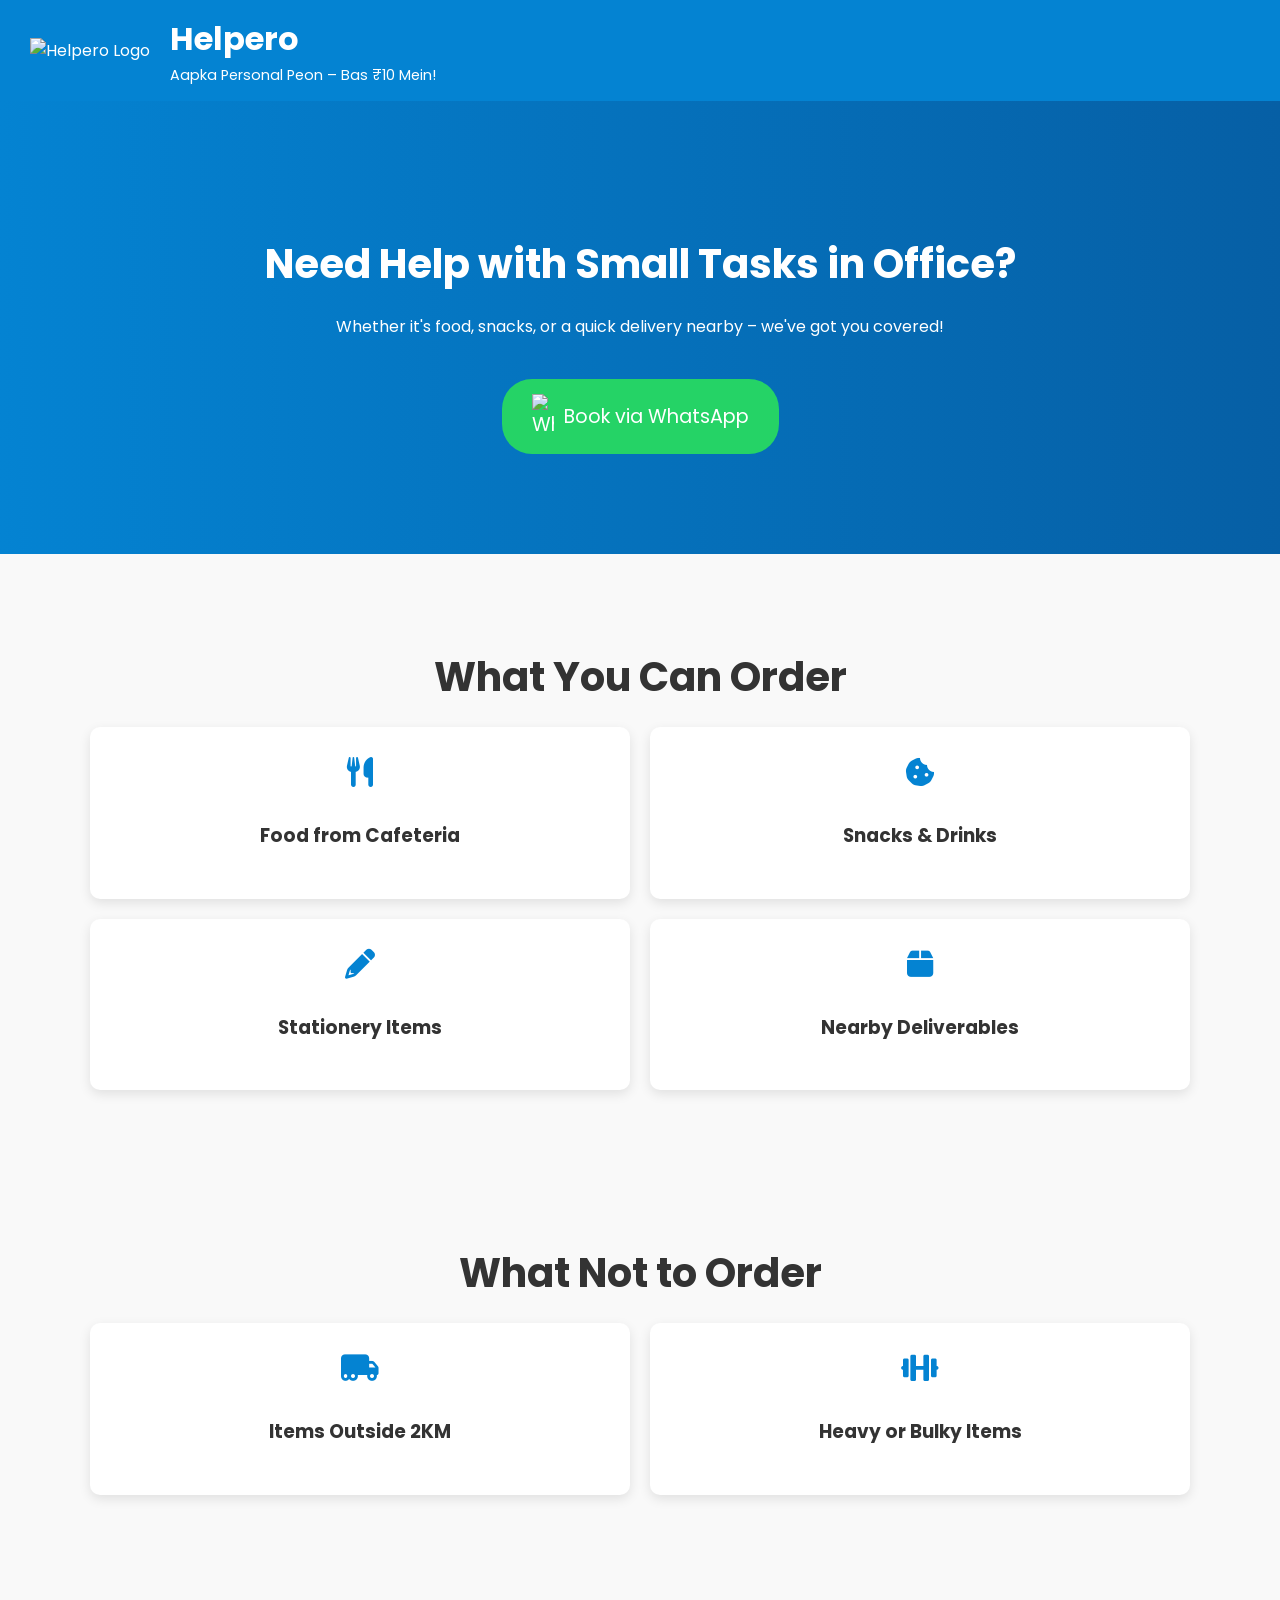
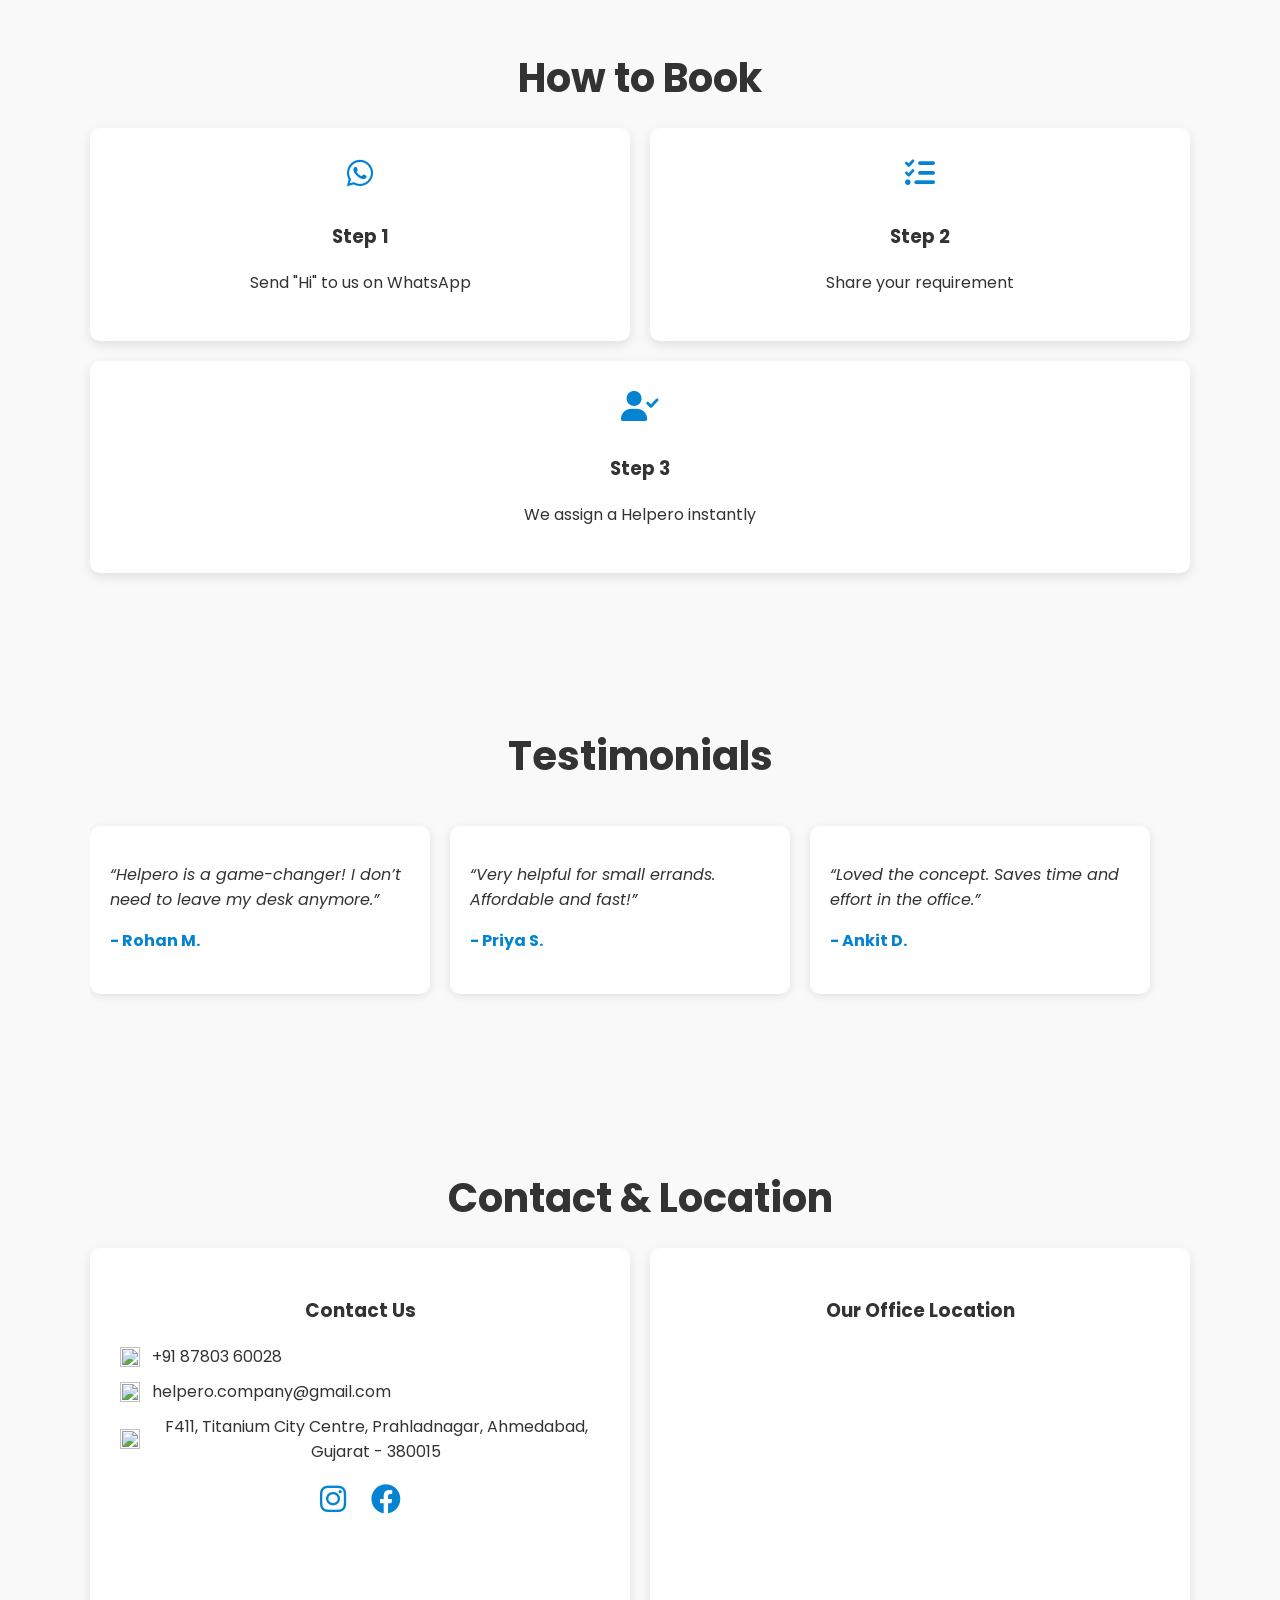
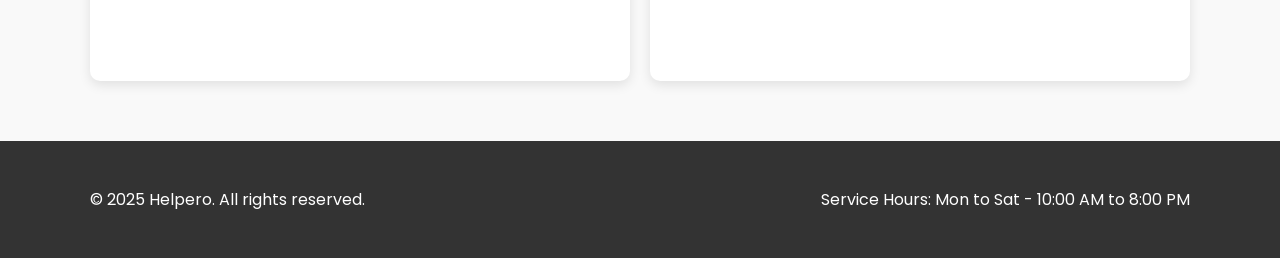
==== index.html @ 9a62ce43 "Create index.html" ====
<!DOCTYPE html>
<html lang="en">
<head>
  <meta charset="UTF-8">
  <meta name="viewport" content="width=device-width, initial-scale=1.0">
  <title>Helpero - Your Personal Peon Service</title>
  <link href="https://fonts.googleapis.com/css2?family=Poppins:wght@400;600;700&display=swap" rel="stylesheet">
  <link rel="stylesheet" href="https://cdnjs.cloudflare.com/ajax/libs/font-awesome/6.0.0/css/all.min.css"/>
  <link rel="stylesheet" href="https://cdnjs.cloudflare.com/ajax/libs/aos/2.3.4/aos.css"/>
  <style>
    body {
      margin: 0;
      font-family: 'Poppins', sans-serif;
      color: #333;
      background-color: #f9f9f9;
    }
    header {
      background-color: #0483d2;
      color: white;
      padding: 15px 30px;
      display: flex;
      align-items: center;
      justify-content: flex-start;
      gap: 20px;
    }
    header img {
      max-height: 60px;
    }
    .header-text {
      display: flex;
      flex-direction: column;
    }
    .header-text h1 {
      margin: 0;
      font-size: 2rem;
    }
    .header-text p {
      margin: 2px 0 0;
      font-size: 0.9rem;
    }
    .section {
      padding: 60px 20px;
      max-width: 1100px;
      margin: auto;
    }
    .section h2 {
      font-size: 2.5rem;
      margin-bottom: 20px;
      text-align: center;
    }
    .features, .steps {
      display: flex;
      flex-wrap: wrap;
      gap: 20px;
      justify-content: center;
    }
    .card {
      background: white;
      border-radius: 10px;
      box-shadow: 0 4px 12px rgba(0,0,0,0.1);
      padding: 30px;
      flex: 1 1 300px;
      text-align: center;
    }
    .card i {
      font-size: 30px;
      color: #0483d2;
      margin-bottom: 15px;
    }
    .banner {
      background: linear-gradient(to right, #0483d2, #065fa5);
      background-size: cover;
      background-position: center;
      color: white;
      padding: 100px 20px;
      text-align: center;
      position: relative;
    }
    .banner h2 {
      font-size: 2.5rem;
      margin-bottom: 20px;
    }
    .cta {
      text-align: center;
      margin-top: 40px;
    }
    .cta a {
      background-color: #25D366;
      color: white;
      padding: 15px 30px;
      font-size: 1.2rem;
      border-radius: 30px;
      text-decoration: none;
      display: inline-flex;
      align-items: center;
      gap: 10px;
    }
    .cta a img {
      width: 22px;
    }
    .contact-details p {
      font-size: 1rem;
      margin: 10px 0;
      display: flex;
      align-items: center;
      gap: 12px;
      justify-content: start;
    }
    .contact-details img.icon {
      width: 20px;
      height: 20px;
    }
    .social-icons {
      margin-top: 20px;
      display: flex;
      justify-content: center;
      gap: 25px;
      font-size: 1.5rem;
    }
    .social-icons a {
      color: #0483d2;
      transition: color 0.3s;
    }
    .social-icons a:hover {
      color: #065fa5;
    }
    .testimonial-slider {
      display: flex;
      overflow-x: auto;
      scroll-snap-type: x mandatory;
      gap: 20px;
      padding: 20px 0;
    }
    .testimonial {
      flex: 0 0 300px;
      background: white;
      border-radius: 10px;
      padding: 20px;
      box-shadow: 0 2px 10px rgba(0,0,0,0.1);
      scroll-snap-align: start;
    }
    .testimonial p {
      font-style: italic;
    }
    .testimonial h4 {
      margin-top: 10px;
      color: #0483d2;
    }
    footer {
      background-color: #333;
      color: white;
      padding: 30px 20px;
    }
    footer .footer-inner {
      display: flex;
      flex-wrap: wrap;
      justify-content: space-between;
      max-width: 1100px;
      margin: auto;
    }
    footer a {
      color: #ffae42;
      text-decoration: none;
    }
    iframe {
      width: 100%;
      height: 300px;
      border: none;
      border-radius: 10px;
    }
    @media (max-width: 768px) {
      .features, .steps, .footer-inner, header {
        flex-direction: column;
        text-align: center;
        align-items: center;
      }
      .header-text {
        align-items: center;
      }
    }
  </style>
</head>
<body>
  <header data-aos="fade-down">
    <img src="https://via.placeholder.com/60x60?text=H" alt="Helpero Logo">
    <div class="header-text">
      <h1>Helpero</h1>
      <p>Aapka Personal Peon – Bas ₹10 Mein!</p>
    </div>
  </header>

  <section class="banner" data-aos="zoom-in">
    <h2>Need Help with Small Tasks in Office?</h2>
    <p>Whether it's food, snacks, or a quick delivery nearby – we've got you covered!</p>
    <div class="cta">
      <a href="https://wa.me/918780360028">
        <img src="https://upload.wikimedia.org/wikipedia/commons/6/6b/WhatsApp.svg" alt="WhatsApp"> Book via WhatsApp
      </a>
    </div>
  </section>

  <section class="section" data-aos="fade-up">
    <h2>What You Can Order</h2>
    <div class="features">
      <div class="card"><i class="fas fa-utensils"></i><h3>Food from Cafeteria</h3></div>
      <div class="card"><i class="fas fa-cookie-bite"></i><h3>Snacks & Drinks</h3></div>
      <div class="card"><i class="fas fa-pencil-alt"></i><h3>Stationery Items</h3></div>
      <div class="card"><i class="fas fa-box"></i><h3>Nearby Deliverables</h3></div>
    </div>
  </section>

  <section class="section" data-aos="fade-up">
    <h2>What Not to Order</h2>
    <div class="features">
      <div class="card"><i class="fas fa-truck-moving"></i><h3>Items Outside 2KM</h3></div>
      <div class="card"><i class="fas fa-dumbbell"></i><h3>Heavy or Bulky Items</h3></div>
    </div>
  </section>

  <section class="section" data-aos="fade-up">
    <h2>How to Book</h2>
    <div class="steps">
      <div class="card"><i class="fab fa-whatsapp"></i><h3>Step 1</h3><p>Send "Hi" to us on WhatsApp</p></div>
      <div class="card"><i class="fas fa-tasks"></i><h3>Step 2</h3><p>Share your requirement</p></div>
      <div class="card"><i class="fas fa-user-check"></i><h3>Step 3</h3><p>We assign a Helpero instantly</p></div>
    </div>
  </section>

  <section class="section" data-aos="fade-up">
    <h2>Testimonials</h2>
    <div class="testimonial-slider">
      <div class="testimonial"><p>“Helpero is a game-changer! I don’t need to leave my desk anymore.”</p><h4>- Rohan M.</h4></div>
      <div class="testimonial"><p>“Very helpful for small errands. Affordable and fast!”</p><h4>- Priya S.</h4></div>
      <div class="testimonial"><p>“Loved the concept. Saves time and effort in the office.”</p><h4>- Ankit D.</h4></div>
    </div>
  </section>

  <section class="section" data-aos="fade-up">
    <h2>Contact & Location</h2>
    <div class="features">
      <div class="card contact-details">
        <h3>Contact Us</h3>
        <p><img src="https://cdn-icons-png.flaticon.com/512/597/597177.png" class="icon"> +91 87803 60028</p>
        <p><img src="https://cdn-icons-png.flaticon.com/512/732/732200.png" class="icon"> helpero.company@gmail.com</p>
        <p><img src="https://cdn-icons-png.flaticon.com/512/684/684908.png" class="icon"> F411, Titanium City Centre, Prahladnagar, Ahmedabad, Gujarat - 380015</p>
        <div class="social-icons">
          <a href="https://instagram.com/yourhelpero" target="_blank" rel="noopener noreferrer"><i class="fab fa-instagram"></i></a>
          <a href="https://facebook.com/yourhelpero" target="_blank" rel="noopener noreferrer"><i class="fab fa-facebook"></i></a>
        </div>
      </div>
      <div class="card">
        <h3>Our Office Location</h3>
        <iframe src="https://maps.google.com/maps?q=F411%2C%20Titanium%20City%20Centre%2C%20Prahladnagar%2C%20Ahmedabad%2C%20Gujarat%20-%20380015&t=&z=13&ie=UTF8&iwloc=&output=embed"></iframe>
      </div>
    </div>
  </section>

  <footer>
    <div class="footer-inner">
      <p>&copy; 2025 Helpero. All rights reserved.</p>
      <p>Service Hours: Mon to Sat - 10:00 AM to 8:00 PM</p>
    </div>
  </footer>
  <script src="https://cdnjs.cloudflare.com/ajax/libs/aos/2.3.4/aos.js"></script>
  <script>
    AOS.init({ duration: 1000 });
  </script>
</body>
</html>
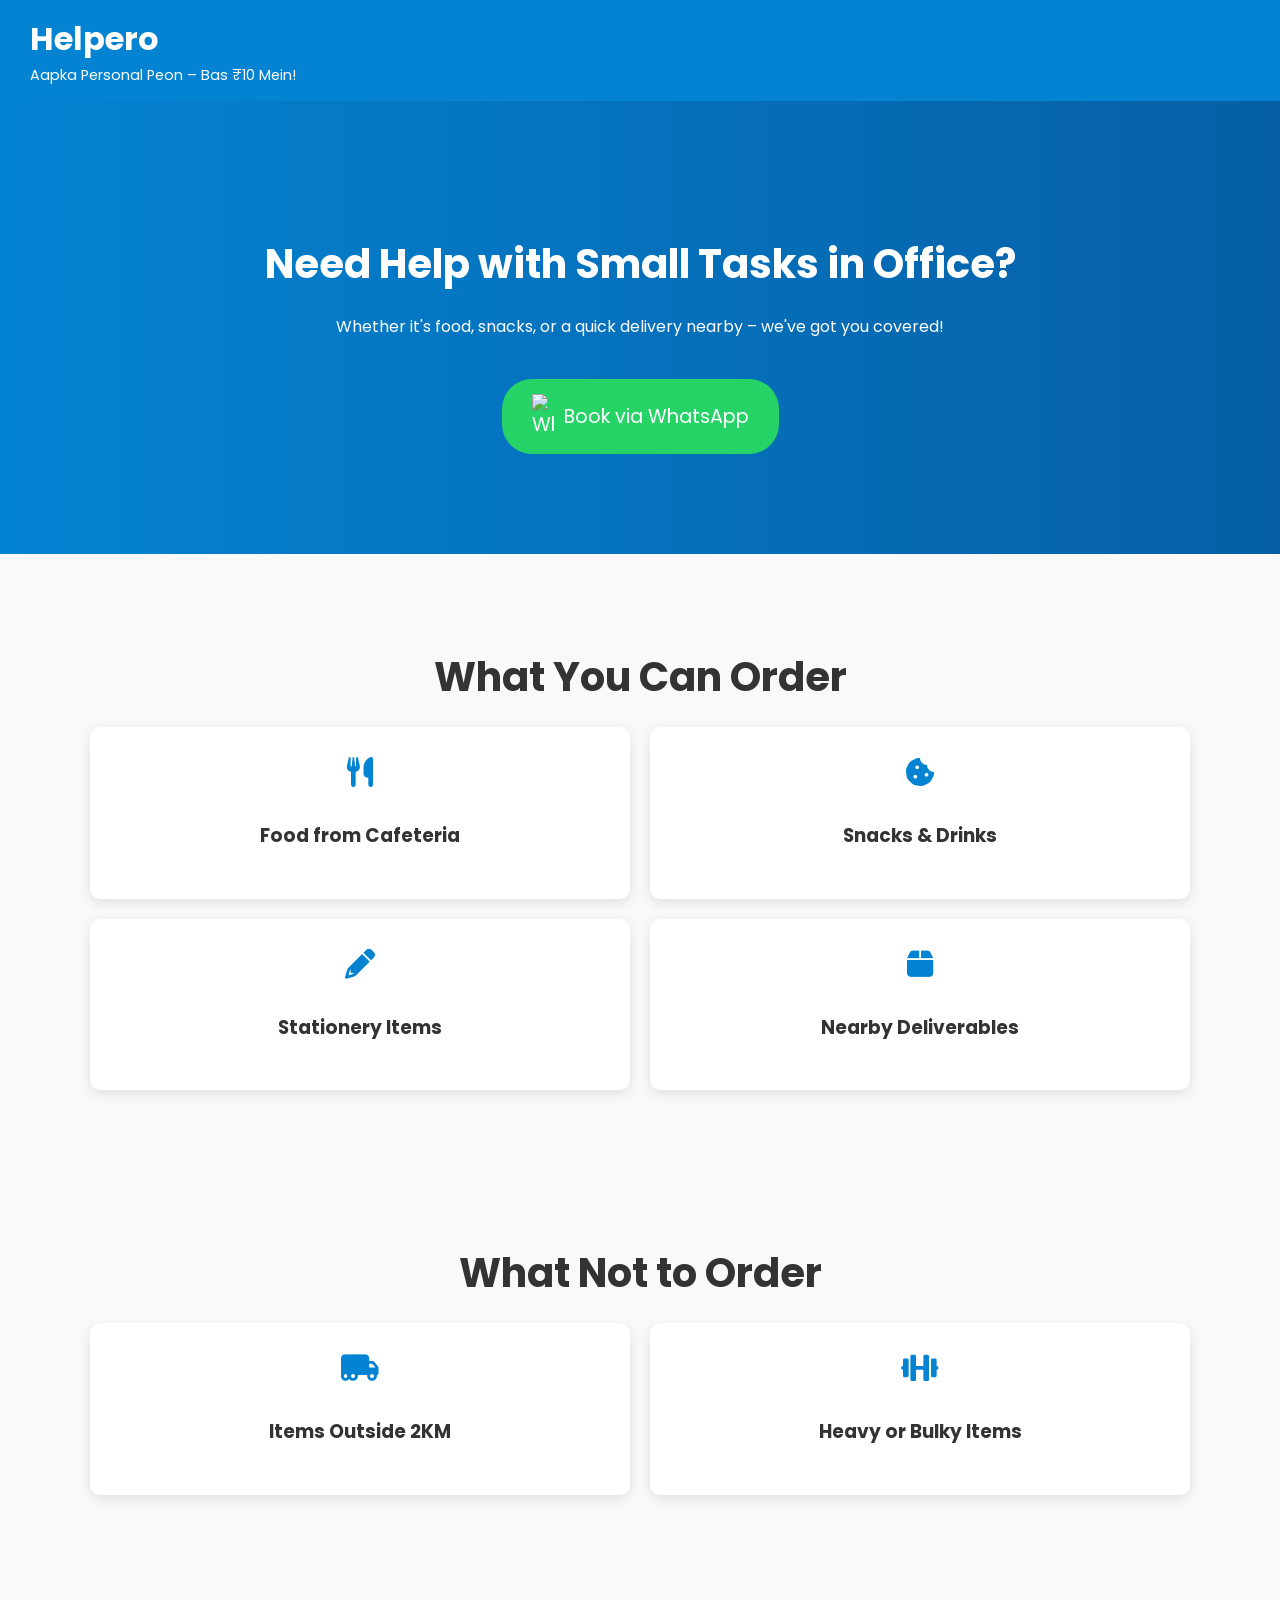
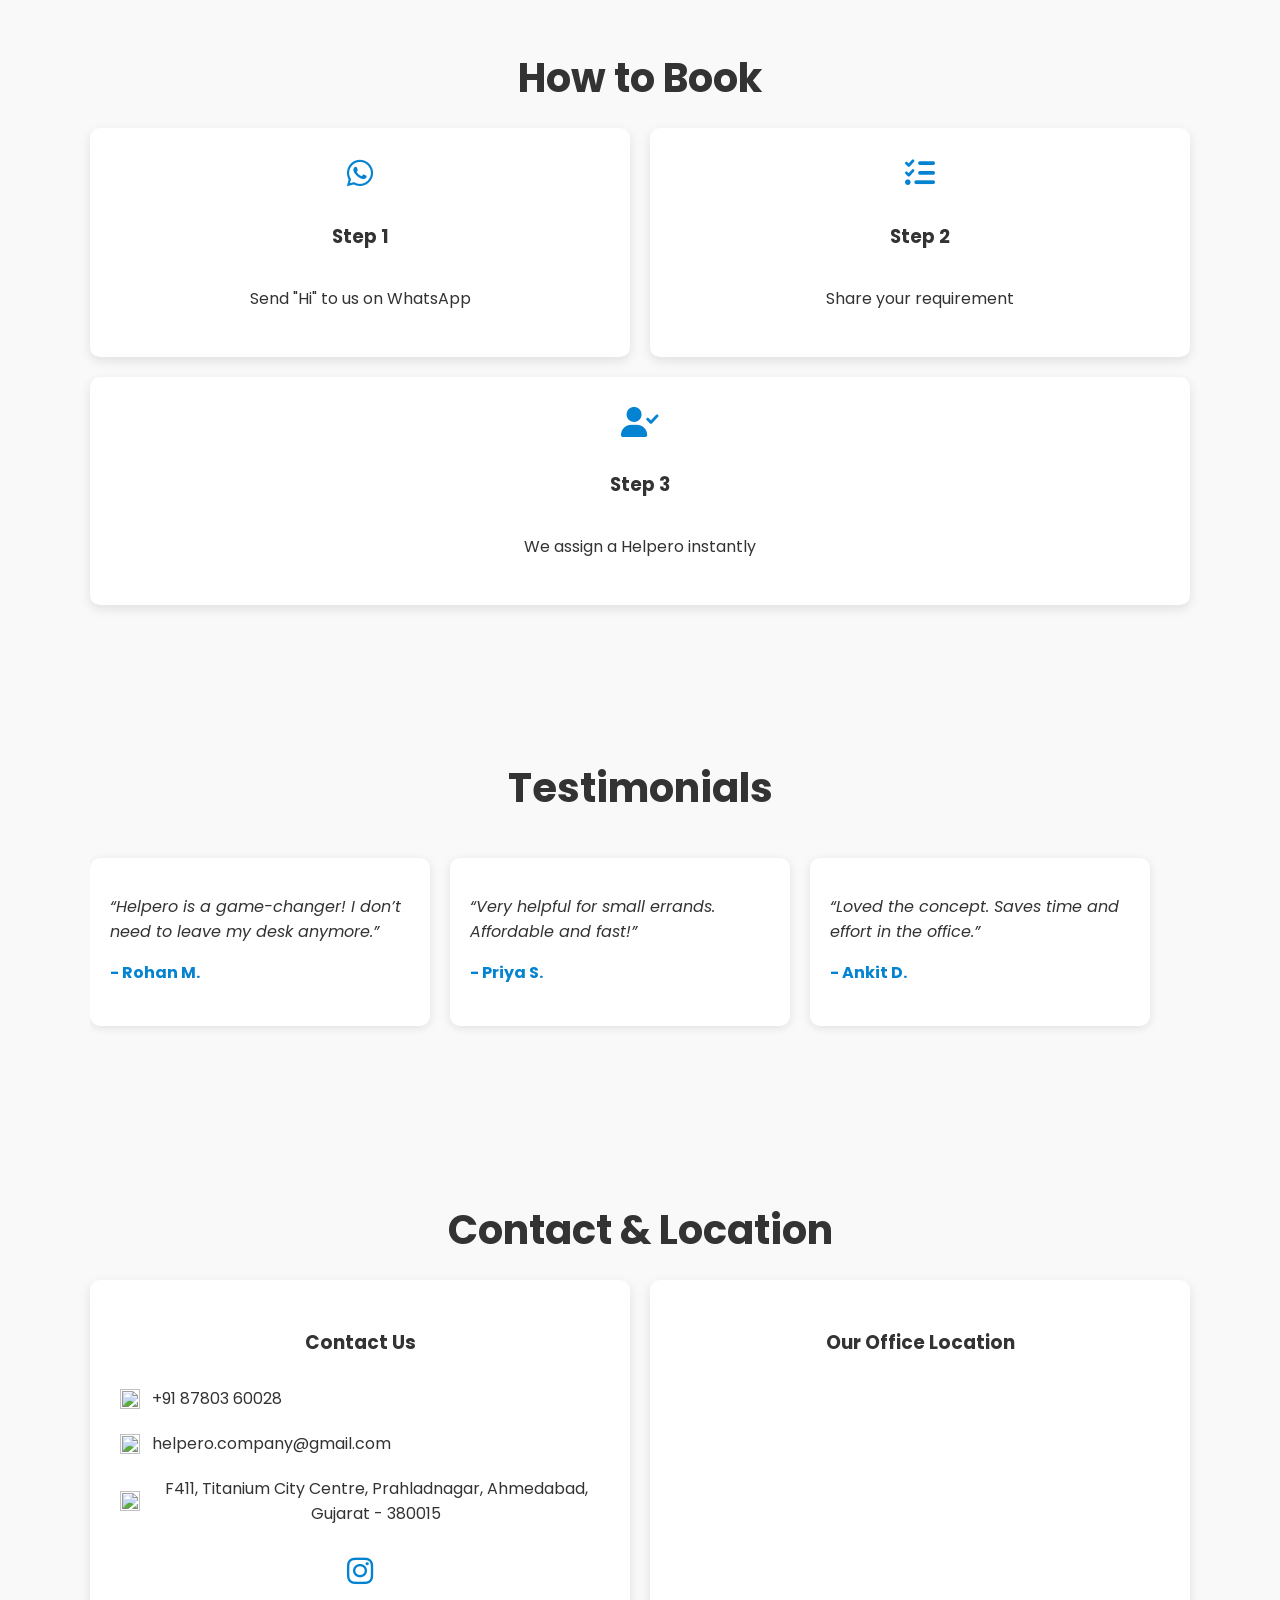
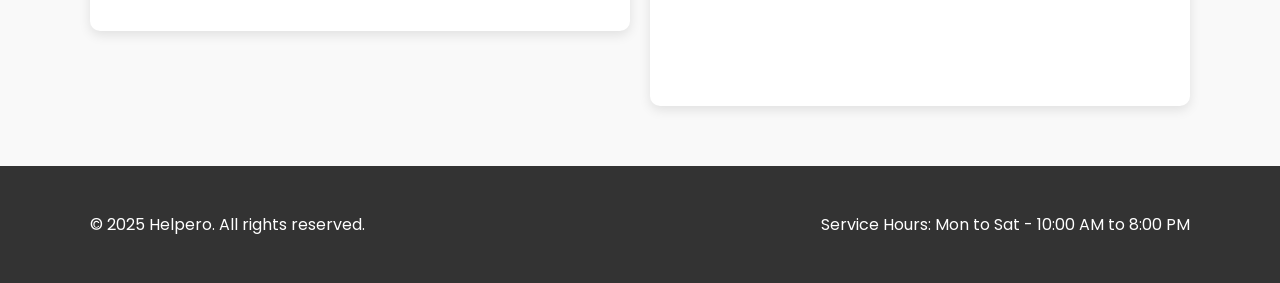
==== commit 860bb98b: "Update index.html" ====
--- a/index.html
+++ b/index.html
@@ -24,7 +24,9 @@
       gap: 20px;
     }
     header img {
-      max-height: 60px;
+      width: 100px;
+      height: 100px;
+      object-fit: contain;
     }
     .header-text {
       display: flex;
@@ -61,6 +63,10 @@
       padding: 30px;
       flex: 1 1 300px;
       text-align: center;
+      display: flex;
+      flex-direction: column;
+      justify-content: space-between;
+      height: 100%;
     }
     .card i {
       font-size: 30px;
@@ -177,12 +183,17 @@
       .header-text {
         align-items: center;
       }
+      .card {
+        flex: 1 1 100%;
+        min-height: 250px;
+      }
     }
   </style>
 </head>
 <body>
+  <!-- header and body unchanged, only logo image adjusted -->
   <header data-aos="fade-down">
-    <img src="https://via.placeholder.com/60x60?text=H" alt="Helpero Logo">
+    <!-- <img src="https://via.placeholder.com/100x100?text=H" alt="Helpero Logo"> -->
     <div class="header-text">
       <h1>Helpero</h1>
       <p>Aapka Personal Peon – Bas ₹10 Mein!</p>
@@ -245,7 +256,8 @@
         <p><img src="https://cdn-icons-png.flaticon.com/512/684/684908.png" class="icon"> F411, Titanium City Centre, Prahladnagar, Ahmedabad, Gujarat - 380015</p>
         <div class="social-icons">
           <a href="https://instagram.com/yourhelpero" target="_blank" rel="noopener noreferrer"><i class="fab fa-instagram"></i></a>
-          <a href="https://facebook.com/yourhelpero" target="_blank" rel="noopener noreferrer"><i class="fab fa-facebook"></i></a>
+          <!-- <a href="https://facebook.com/yourhelpero" target="_blank" rel="noopener noreferrer"><i class="fab fa-facebook"></i></a>
+          -->
         </div>
       </div>
       <div class="card">
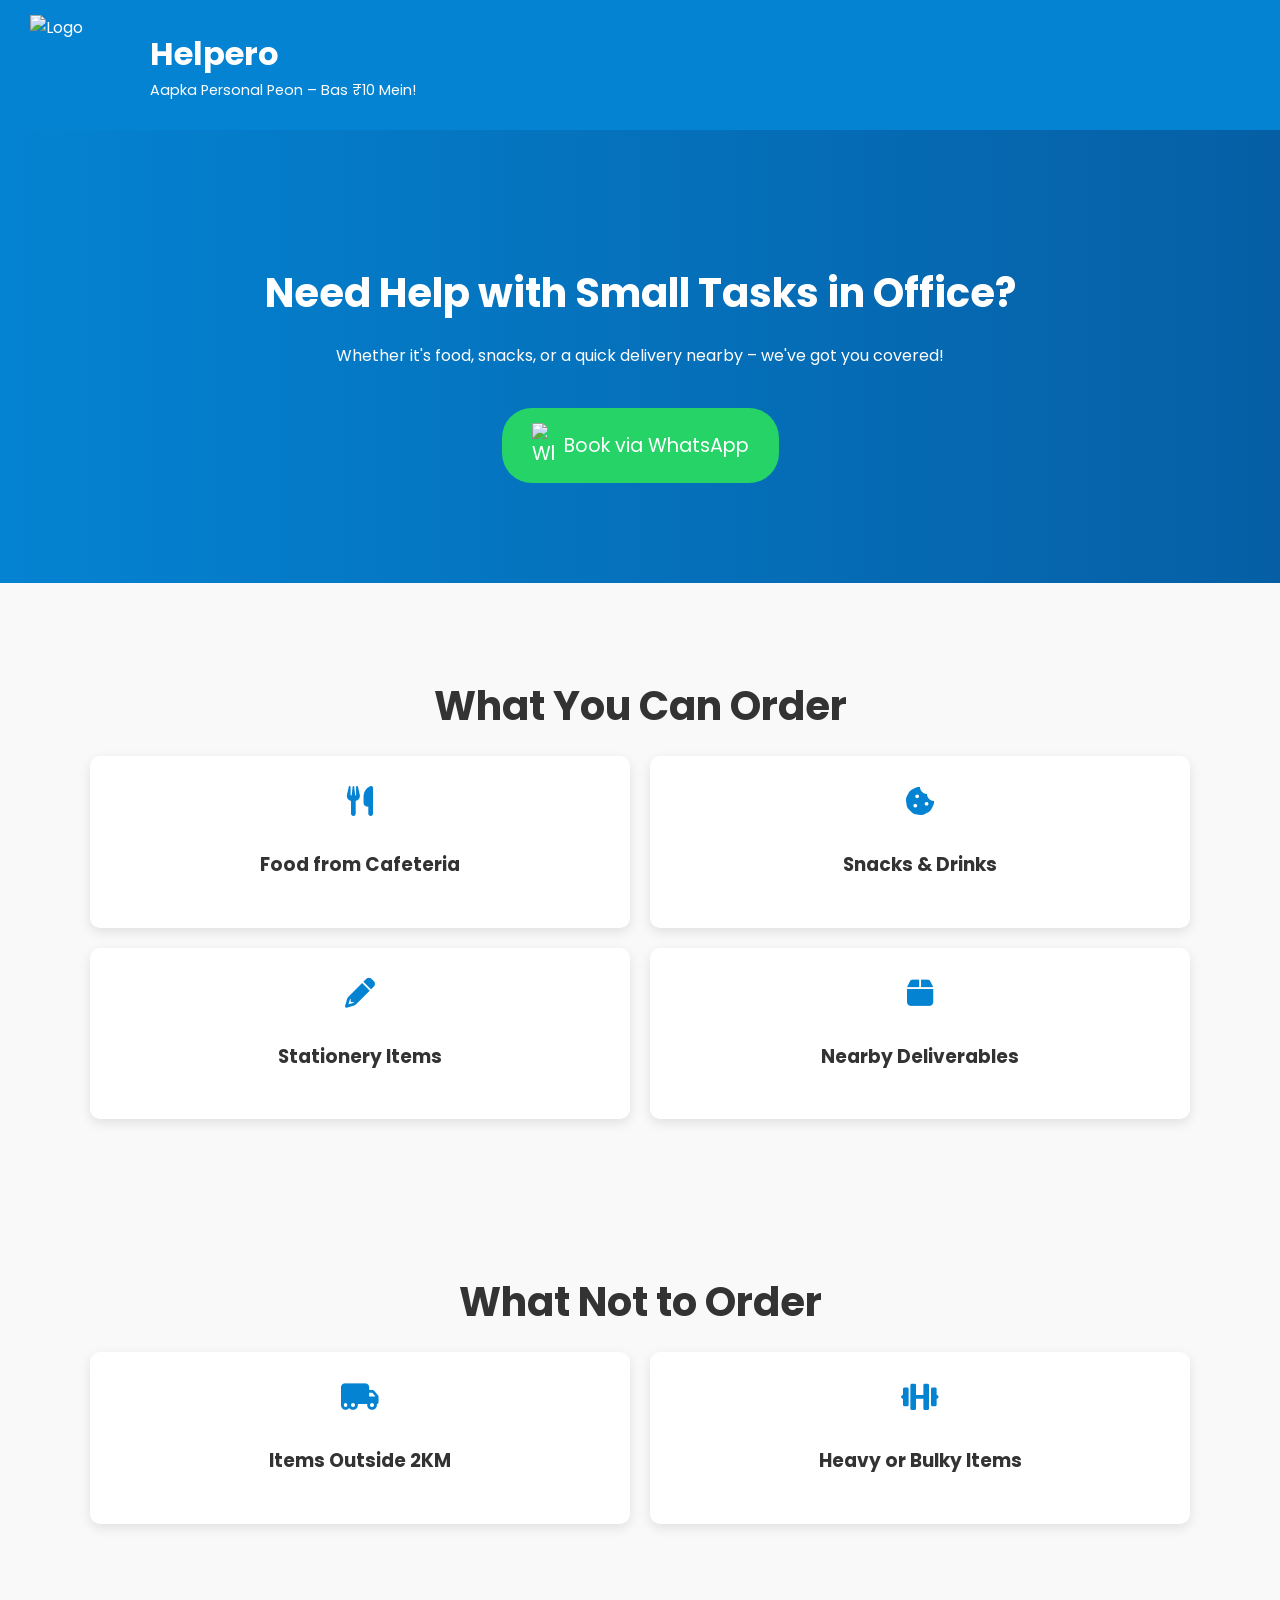
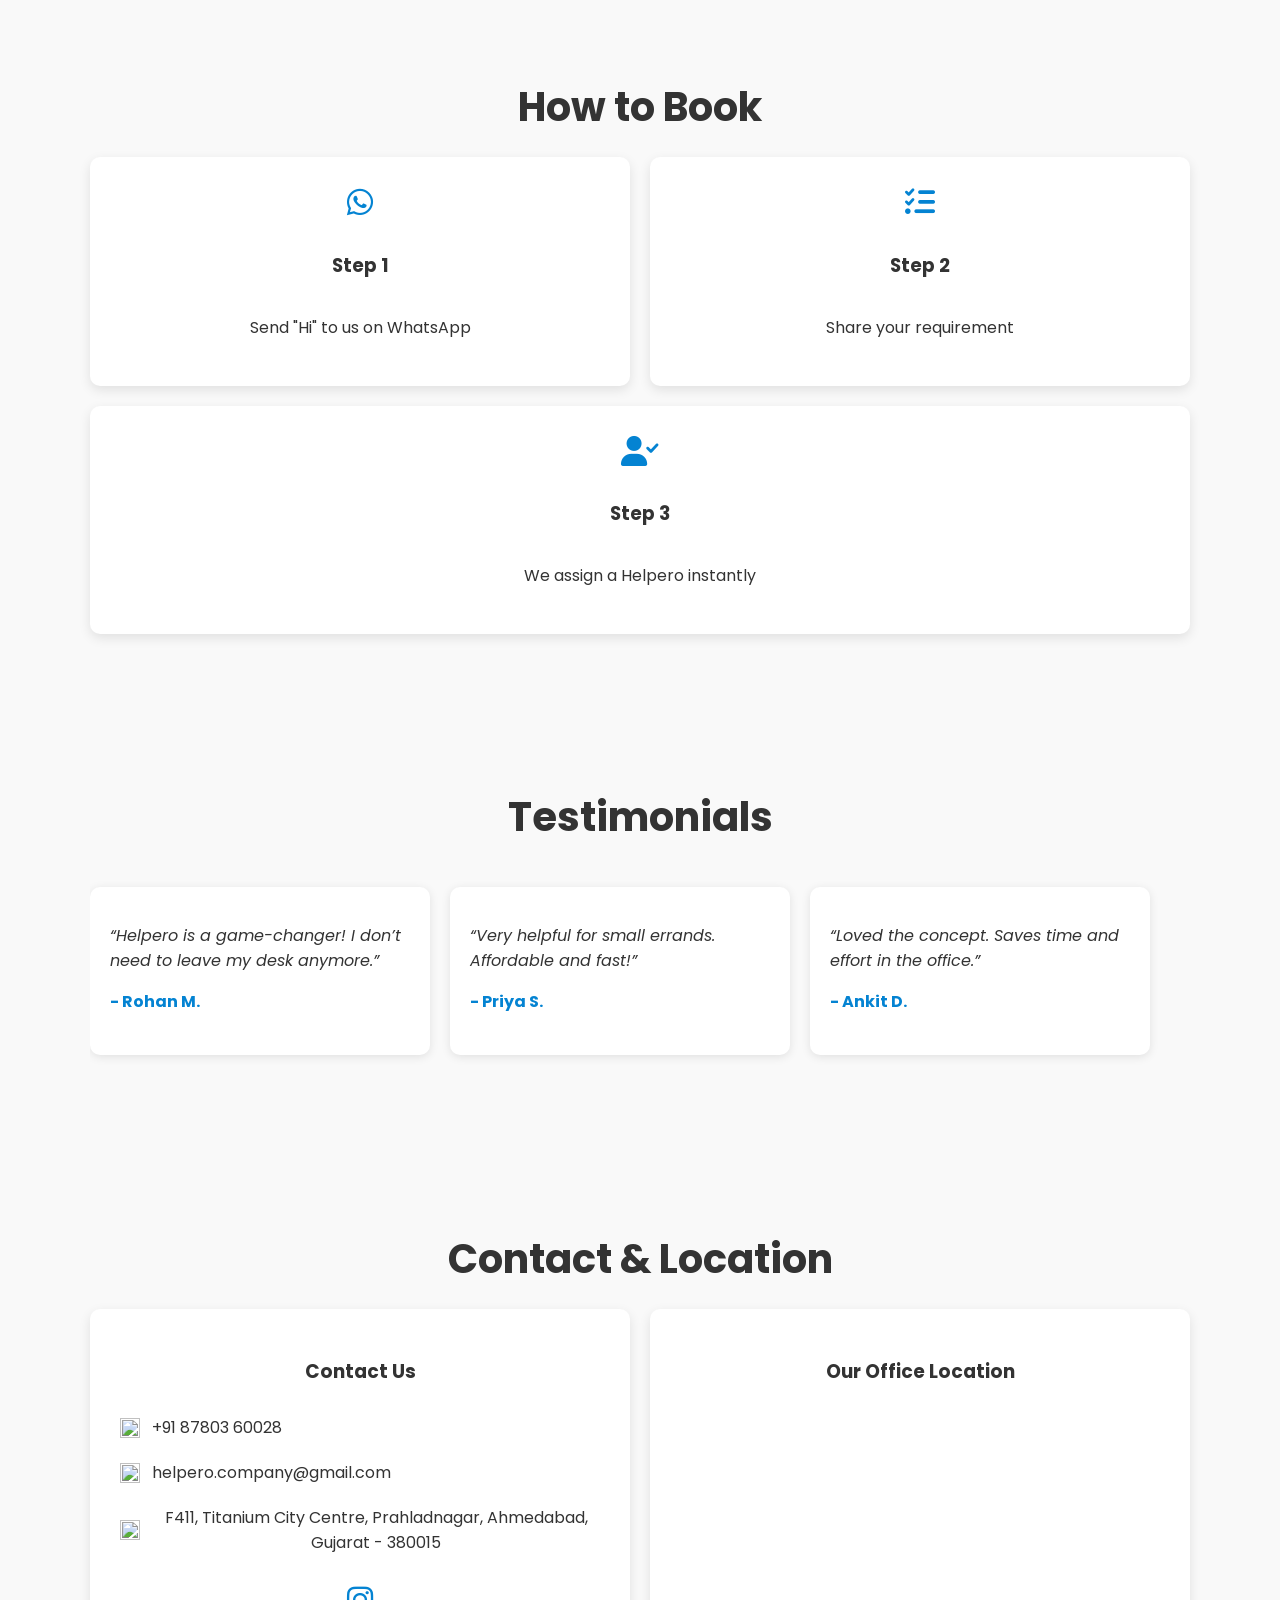
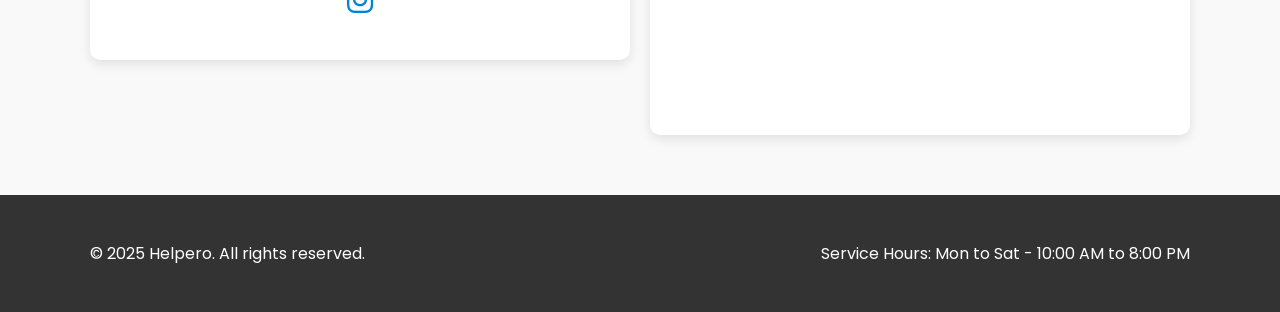
==== commit c31e08da: "Update index.html" ====
--- a/index.html
+++ b/index.html
@@ -193,7 +193,7 @@
 <body>
   <!-- header and body unchanged, only logo image adjusted -->
   <header data-aos="fade-down">
-    <!-- <img src="https://via.placeholder.com/100x100?text=H" alt="Helpero Logo"> -->
+    <img src="https://helpero.in/Helpero_SecondLogo-Transparent.png" alt="Logo">
     <div class="header-text">
       <h1>Helpero</h1>
       <p>Aapka Personal Peon – Bas ₹10 Mein!</p>
@@ -255,8 +255,8 @@
         <p><img src="https://cdn-icons-png.flaticon.com/512/732/732200.png" class="icon"> helpero.company@gmail.com</p>
         <p><img src="https://cdn-icons-png.flaticon.com/512/684/684908.png" class="icon"> F411, Titanium City Centre, Prahladnagar, Ahmedabad, Gujarat - 380015</p>
         <div class="social-icons">
-          <a href="https://instagram.com/yourhelpero" target="_blank" rel="noopener noreferrer"><i class="fab fa-instagram"></i></a>
-          <!-- <a href="https://facebook.com/yourhelpero" target="_blank" rel="noopener noreferrer"><i class="fab fa-facebook"></i></a>
+          <a href="https://instagram.com/helpero.in" target="_blank" rel="noopener noreferrer"><i class="fab fa-instagram"></i></a>
+          <!-- <a href="https://facebook.com/helpero.in" target="_blank" rel="noopener noreferrer"><i class="fab fa-facebook"></i></a>
           -->
         </div>
       </div>
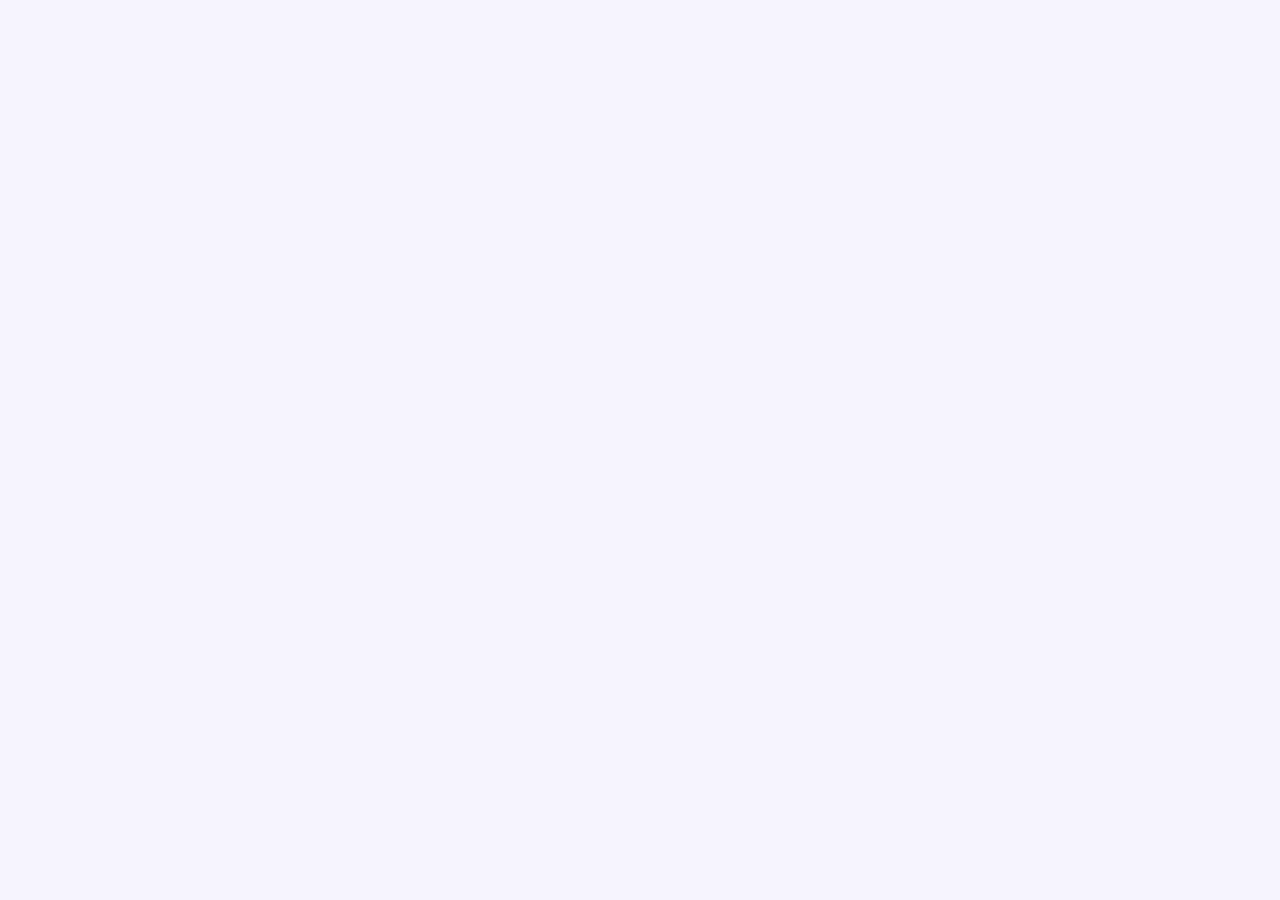
==== commit 0dd55aa3: "Add files via upload" ====
--- a/index.html
+++ b/index.html
@@ -1,281 +1 @@
-<!DOCTYPE html>
-<html lang="en">
-<head>
-  <meta charset="UTF-8">
-  <meta name="viewport" content="width=device-width, initial-scale=1.0">
-  <title>Helpero - Your Personal Peon Service</title>
-  <link href="https://fonts.googleapis.com/css2?family=Poppins:wght@400;600;700&display=swap" rel="stylesheet">
-  <link rel="stylesheet" href="https://cdnjs.cloudflare.com/ajax/libs/font-awesome/6.0.0/css/all.min.css"/>
-  <link rel="stylesheet" href="https://cdnjs.cloudflare.com/ajax/libs/aos/2.3.4/aos.css"/>
-  <style>
-    body {
-      margin: 0;
-      font-family: 'Poppins', sans-serif;
-      color: #333;
-      background-color: #f9f9f9;
-    }
-    header {
-      background-color: #0483d2;
-      color: white;
-      padding: 15px 30px;
-      display: flex;
-      align-items: center;
-      justify-content: flex-start;
-      gap: 20px;
-    }
-    header img {
-      width: 100px;
-      height: 100px;
-      object-fit: contain;
-    }
-    .header-text {
-      display: flex;
-      flex-direction: column;
-    }
-    .header-text h1 {
-      margin: 0;
-      font-size: 2rem;
-    }
-    .header-text p {
-      margin: 2px 0 0;
-      font-size: 0.9rem;
-    }
-    .section {
-      padding: 60px 20px;
-      max-width: 1100px;
-      margin: auto;
-    }
-    .section h2 {
-      font-size: 2.5rem;
-      margin-bottom: 20px;
-      text-align: center;
-    }
-    .features, .steps {
-      display: flex;
-      flex-wrap: wrap;
-      gap: 20px;
-      justify-content: center;
-    }
-    .card {
-      background: white;
-      border-radius: 10px;
-      box-shadow: 0 4px 12px rgba(0,0,0,0.1);
-      padding: 30px;
-      flex: 1 1 300px;
-      text-align: center;
-      display: flex;
-      flex-direction: column;
-      justify-content: space-between;
-      height: 100%;
-    }
-    .card i {
-      font-size: 30px;
-      color: #0483d2;
-      margin-bottom: 15px;
-    }
-    .banner {
-      background: linear-gradient(to right, #0483d2, #065fa5);
-      background-size: cover;
-      background-position: center;
-      color: white;
-      padding: 100px 20px;
-      text-align: center;
-      position: relative;
-    }
-    .banner h2 {
-      font-size: 2.5rem;
-      margin-bottom: 20px;
-    }
-    .cta {
-      text-align: center;
-      margin-top: 40px;
-    }
-    .cta a {
-      background-color: #25D366;
-      color: white;
-      padding: 15px 30px;
-      font-size: 1.2rem;
-      border-radius: 30px;
-      text-decoration: none;
-      display: inline-flex;
-      align-items: center;
-      gap: 10px;
-    }
-    .cta a img {
-      width: 22px;
-    }
-    .contact-details p {
-      font-size: 1rem;
-      margin: 10px 0;
-      display: flex;
-      align-items: center;
-      gap: 12px;
-      justify-content: start;
-    }
-    .contact-details img.icon {
-      width: 20px;
-      height: 20px;
-    }
-    .social-icons {
-      margin-top: 20px;
-      display: flex;
-      justify-content: center;
-      gap: 25px;
-      font-size: 1.5rem;
-    }
-    .social-icons a {
-      color: #0483d2;
-      transition: color 0.3s;
-    }
-    .social-icons a:hover {
-      color: #065fa5;
-    }
-    .testimonial-slider {
-      display: flex;
-      overflow-x: auto;
-      scroll-snap-type: x mandatory;
-      gap: 20px;
-      padding: 20px 0;
-    }
-    .testimonial {
-      flex: 0 0 300px;
-      background: white;
-      border-radius: 10px;
-      padding: 20px;
-      box-shadow: 0 2px 10px rgba(0,0,0,0.1);
-      scroll-snap-align: start;
-    }
-    .testimonial p {
-      font-style: italic;
-    }
-    .testimonial h4 {
-      margin-top: 10px;
-      color: #0483d2;
-    }
-    footer {
-      background-color: #333;
-      color: white;
-      padding: 30px 20px;
-    }
-    footer .footer-inner {
-      display: flex;
-      flex-wrap: wrap;
-      justify-content: space-between;
-      max-width: 1100px;
-      margin: auto;
-    }
-    footer a {
-      color: #ffae42;
-      text-decoration: none;
-    }
-    iframe {
-      width: 100%;
-      height: 300px;
-      border: none;
-      border-radius: 10px;
-    }
-    @media (max-width: 768px) {
-      .features, .steps, .footer-inner, header {
-        flex-direction: column;
-        text-align: center;
-        align-items: center;
-      }
-      .header-text {
-        align-items: center;
-      }
-      .card {
-        flex: 1 1 100%;
-        min-height: 250px;
-      }
-    }
-  </style>
-</head>
-<body>
-  <!-- header and body unchanged, only logo image adjusted -->
-  <header data-aos="fade-down">
-    <img src="https://helpero.in/Helpero_SecondLogo-Transparent.png" alt="Logo">
-    <div class="header-text">
-      <h1>Helpero</h1>
-      <p>Aapka Personal Peon – Bas ₹10 Mein!</p>
-    </div>
-  </header>
-
-  <section class="banner" data-aos="zoom-in">
-    <h2>Need Help with Small Tasks in Office?</h2>
-    <p>Whether it's food, snacks, or a quick delivery nearby – we've got you covered!</p>
-    <div class="cta">
-      <a href="https://wa.me/918780360028">
-        <img src="https://upload.wikimedia.org/wikipedia/commons/6/6b/WhatsApp.svg" alt="WhatsApp"> Book via WhatsApp
-      </a>
-    </div>
-  </section>
-
-  <section class="section" data-aos="fade-up">
-    <h2>What You Can Order</h2>
-    <div class="features">
-      <div class="card"><i class="fas fa-utensils"></i><h3>Food from Cafeteria</h3></div>
-      <div class="card"><i class="fas fa-cookie-bite"></i><h3>Snacks & Drinks</h3></div>
-      <div class="card"><i class="fas fa-pencil-alt"></i><h3>Stationery Items</h3></div>
-      <div class="card"><i class="fas fa-box"></i><h3>Nearby Deliverables</h3></div>
-    </div>
-  </section>
-
-  <section class="section" data-aos="fade-up">
-    <h2>What Not to Order</h2>
-    <div class="features">
-      <div class="card"><i class="fas fa-truck-moving"></i><h3>Items Outside 2KM</h3></div>
-      <div class="card"><i class="fas fa-dumbbell"></i><h3>Heavy or Bulky Items</h3></div>
-    </div>
-  </section>
-
-  <section class="section" data-aos="fade-up">
-    <h2>How to Book</h2>
-    <div class="steps">
-      <div class="card"><i class="fab fa-whatsapp"></i><h3>Step 1</h3><p>Send "Hi" to us on WhatsApp</p></div>
-      <div class="card"><i class="fas fa-tasks"></i><h3>Step 2</h3><p>Share your requirement</p></div>
-      <div class="card"><i class="fas fa-user-check"></i><h3>Step 3</h3><p>We assign a Helpero instantly</p></div>
-    </div>
-  </section>
-
-  <section class="section" data-aos="fade-up">
-    <h2>Testimonials</h2>
-    <div class="testimonial-slider">
-      <div class="testimonial"><p>“Helpero is a game-changer! I don’t need to leave my desk anymore.”</p><h4>- Rohan M.</h4></div>
-      <div class="testimonial"><p>“Very helpful for small errands. Affordable and fast!”</p><h4>- Priya S.</h4></div>
-      <div class="testimonial"><p>“Loved the concept. Saves time and effort in the office.”</p><h4>- Ankit D.</h4></div>
-    </div>
-  </section>
-
-  <section class="section" data-aos="fade-up">
-    <h2>Contact & Location</h2>
-    <div class="features">
-      <div class="card contact-details">
-        <h3>Contact Us</h3>
-        <p><img src="https://cdn-icons-png.flaticon.com/512/597/597177.png" class="icon"> +91 87803 60028</p>
-        <p><img src="https://cdn-icons-png.flaticon.com/512/732/732200.png" class="icon"> helpero.company@gmail.com</p>
-        <p><img src="https://cdn-icons-png.flaticon.com/512/684/684908.png" class="icon"> F411, Titanium City Centre, Prahladnagar, Ahmedabad, Gujarat - 380015</p>
-        <div class="social-icons">
-          <a href="https://instagram.com/helpero.in" target="_blank" rel="noopener noreferrer"><i class="fab fa-instagram"></i></a>
-          <!-- <a href="https://facebook.com/helpero.in" target="_blank" rel="noopener noreferrer"><i class="fab fa-facebook"></i></a>
-          -->
-        </div>
-      </div>
-      <div class="card">
-        <h3>Our Office Location</h3>
-        <iframe src="https://maps.google.com/maps?q=F411%2C%20Titanium%20City%20Centre%2C%20Prahladnagar%2C%20Ahmedabad%2C%20Gujarat%20-%20380015&t=&z=13&ie=UTF8&iwloc=&output=embed"></iframe>
-      </div>
-    </div>
-  </section>
-
-  <footer>
-    <div class="footer-inner">
-      <p>&copy; 2025 Helpero. All rights reserved.</p>
-      <p>Service Hours: Mon to Sat - 10:00 AM to 8:00 PM</p>
-    </div>
-  </footer>
-  <script src="https://cdnjs.cloudflare.com/ajax/libs/aos/2.3.4/aos.js"></script>
-  <script>
-    AOS.init({ duration: 1000 });
-  </script>
-</body>
-</html>
+<!doctype html><html lang="en"><head><meta charset="utf-8"/><link rel="icon" href="images/Helpero_Logo.png"/><meta name="viewport" content="width=device-width,initial-scale=1"/><meta name="theme-color" content="#000000"/><meta name="description" content="Web site created using create-react-app"/><link rel="apple-touch-icon" href="/logo192.png"/><link rel="manifest" href="/manifest.json"/><link rel="stylesheet" href="css/icofont.min.css"/><link rel="stylesheet" href="css/owl.carousel.min.css"/><link rel="stylesheet" href="css/bootstrap.min.css"/><link rel="stylesheet" href="css/aos.css"/><link rel="stylesheet" href="css/style.css"/><link rel="stylesheet" href="css/responsive.css"/><link rel="shortcut icon" href="images/Helpero_Logo.png" type="image/x-icon"/><link rel="preconnect" href="https://fonts.googleapis.com"/><link rel="preconnect" href="https://fonts.gstatic.com" crossorigin/><link href="https://fonts.googleapis.com/css2?family=Plus+Jakarta+Sans:wght@200..800&display=swap" rel="stylesheet"/><script src="js/jquery.js"></script><link rel="stylesheet" href="https://cdn.jsdelivr.net/npm/magnific-popup@1.1.0/dist/magnific-popup.css"/><script src="https://cdn.jsdelivr.net/npm/magnific-popup@1.1.0/dist/jquery.magnific-popup.min.js"></script><script src="js/owl.carousel.min.js"></script><script src="js/bootstrap.min.js"></script><script src="js/aos.js"></script><script src="js/typed.min.js"></script><script src="js/main.js"></script><script>$("#typed").typed({strings:["Type Writing Text","Auto Type Text","Add any text you like here."],typeSpeed:100,startDelay:0,backSpeed:60,backDelay:2e3,loop:!0,cursorChar:"|",contentType:"html"})</script><title>Helpero</title><script defer="defer" src="/static/js/main.15057458.js"></script><link href="/static/css/main.6bdeff94.css" rel="stylesheet"></head><body><noscript>You need to enable JavaScript to run this app.</noscript><div id="root"></div></body></html>
--- a/css/style.css
+++ b/css/style.css
@@ -0,0 +1,5552 @@
+/*-----------------------------------------------------------------------------------
+
+[Table of contents]
+
+1.Font
+2.Css Variable for colors
+3.Common CSS
+4.Section heading  
+5.Preloader  
+6.Header navigation
+7.Hero slider
+8.Scrolling text
+9.Trusted logo slider
+10.Feature section
+11.Services two colom
+12.Two colom
+13.About app
+14.Modern Ui slider
+15.How it work
+16.Intro video
+17.Testimonial
+18.Pricing box
+19.Pricing page
+20.Pricing table
+21.Faq
+22.Interface image
+23.Download app
+24.Latest story blog
+25.Newsletter
+26.Footer
+27.Object moving
+28.Header buttons
+29.About page banner
+30.Inner page banner
+31.White header
+32.About us page
+33.Blog list page
+34.Blog single page
+35.Sign up
+36.Sign in
+37.Contact page
+38.Home why choose
+39.Best features
+40.How it work option 2
+41.Feature page
+42.Static hero
+43.How work slider option
+44.Popup model
+
+-----------------------------------------------------------------------------------*/
+
+
+/* --------Font--------------- */
+
+@import url('https://fonts.googleapis.com/css2?family=Plus+Jakarta+Sans:wght@200..800&display=swap');
+
+
+/* -----------Css-variable------ */
+
+:root {
+    --primary: #6a49f2;
+    --secondary: #32236f;
+    --body-text: #3e3f66;
+    --white: #ffffff;
+    --lighter1: #f6f4fe;
+    --lighter2: #DFDAF3;
+    --lighter3:#c1c0d3;
+    --purplishgray:#e2dcff;
+    --border:#e1dbfc;
+    --slider-dots-color: #D4D2DD;
+    --red-color:#ee6464;
+    --green-color:#33c433; 
+}
+
+
+/* ------Common-Css------------- */
+
+html{scroll-behavior:smooth; overflow-x: hidden;}
+
+body {
+    margin: 0;
+    padding: 0;
+    box-sizing: border-box;
+    font-size: 16px;
+    line-height: 1.7;
+    font-family: "Plus Jakarta Sans", sans-serif;
+    color: var(--body-text);
+    background-color: var(--lighter1);
+    overflow-x: hidden;
+}
+
+img {max-width: 100%}
+
+.page_wrapper {
+    width: 100%;
+    overflow-x: hidden;
+}
+
+
+a {
+    text-decoration: none;
+    color: var(--body-text);
+}
+
+a:hover {
+    text-decoration: none;
+    color: var(--body-text);
+}
+
+ul,
+li {
+    padding: 0;
+    list-style-type: none;
+    margin: 0;
+}
+
+button:focus,
+.btn.focus,
+.btn:focus {
+    outline: none;
+    box-shadow: none;
+}
+
+
+/* heding font size */
+
+h1, h2, h3, h4, h5, h6 {
+	font-weight: 700;
+	color: var(--secondary);
+}
+
+h1 {
+	font-size: 50px;
+}
+
+h2 {
+	font-size: 40px;
+}
+
+h3 {
+    font-size: 35px;
+}
+
+h4 {
+    font-size: 30px;
+}
+
+h5 {
+    font-size: 25px;
+}
+
+h6 {
+    font-size: 20px;
+}
+
+
+@media screen and (min-width:1200px) {
+    .container {
+        max-width: 1170px;
+    }
+}
+
+/* section heading h2 */
+
+.section_title {
+	text-align: center;
+}
+
+.section_title h2 {
+    margin-top: 5px;
+}
+
+.section_title h2 span {
+    color: var(--primary);
+}
+
+.title_badge {
+	background: var(--primary);
+    color: var(--white);
+    display: inline-block;
+    font-size: 12px;
+    text-transform: uppercase;
+    letter-spacing: 1px;
+    font-weight: 600;
+    border-radius: 50px;
+    padding:2px 18px;
+}
+
+.title_badge.lighter {
+	background: var(--white);
+    color: var(--primary);
+}
+
+.section_title p {
+    font-size: 18px;
+    font-weight: 500;
+    color: var(--secondary);
+    padding: 0px 300px;
+    margin-bottom: 30px;
+}
+
+.white_text p,
+.white_text .section_title h2,
+.white_text span,
+.white_text h2,
+.white_text h3 {
+    color: var(--white);
+}
+
+.row_am {
+    padding: 50px 0;
+}
+
+
+/* section inner padding */
+.section_inner_padding {
+	padding-top: 100px;
+	padding-bottom: 100px;
+}
+
+.section_inner_top_padding { 
+	padding-top: 100px; 
+}
+
+
+/* purple button */
+.puprple_btn {
+    background-color: var(--green-color);
+    color: var(--white);
+    border-radius: 10px;
+    padding: 12px 30px;
+    position: relative;
+    overflow: hidden;
+    z-index: 1;
+    font-weight: 700;
+    font-size: 14px;
+    text-transform: uppercase;
+    letter-spacing: 1px;
+
+}
+
+.puprple_btn::before {
+    content: "";
+    position: absolute;
+    left: 0;
+    top: 0;
+    width: 0%;
+    height: 100%;
+    background-color: var(--green-color);
+    border-radius: 6px;
+    transition: .6s all;
+    z-index: -1;
+}
+
+.puprple_btn:hover::before {
+    width: 100%;
+}
+
+.puprple_btn:hover {
+    color: var(--green-color);
+}
+
+
+/* purple button */
+.light_btn {
+    background-color: var(--white);
+    color: var(--primary);
+    border-radius: 10px;
+    padding: 12px 30px;
+    position: relative;
+    overflow: hidden;
+    z-index: 1;
+    font-weight: 700;
+    font-size: 14px;
+    border: solid 1px var(--primary);
+    text-transform: uppercase;
+    letter-spacing: 1px;
+}
+
+.light_btn::before {
+    content: "";
+    position: absolute;
+    left: 0;
+    top: 0;
+    width: 0%;
+    height: 100%;
+    background-color: var(--primary);
+    border-radius: 6px;
+    transition: .6s all;
+    z-index: -1;
+}
+
+.light_btn:hover::before {
+    width: 100%;
+}
+
+.light_btn:hover {
+    color: var(--white) !important;
+    border: solid 1px var(--white);
+}
+
+
+/* animated dots */
+
+/* Dots Moving Animation */
+.dotes_anim_bloack .dots {
+  position: absolute;
+  border-radius: 50%;
+}
+
+.dotes_anim_bloack .dots::before {
+  content: "";
+  border-radius: 50%;
+  position: absolute;
+}
+
+.dotes_anim_bloack .dotes_1 {
+  width: 120px;
+  height: 120px;
+  top: 135px;
+  left: 75px;
+  animation: reverce_anim_round 12s infinite linear;
+}
+
+.dotes_anim_bloack .dotes_1::before {
+  width: 8px;
+  height: 8px;
+  background: #ff6b64;
+  top: 0;
+  left: 0;
+}
+
+.dotes_anim_bloack .dotes_2 {
+  width: 90px;
+  height: 60px;
+  top: 47px;
+  left: 65%;
+  animation: anim_round 9s infinite linear;
+}
+
+.dotes_anim_bloack .dotes_2::before {
+  width: 6px;
+  height: 6px;
+  background: #ff6b64;
+  top: 0;
+  left: 0;
+}
+
+.dotes_anim_bloack .dotes_3 {
+  width: 120px;
+  height: 120px;
+  top: 175px;
+  right: 165px;
+  animation: reverce_anim_round 12s infinite linear;
+}
+
+.dotes_anim_bloack .dotes_3::before {
+  width: 10px;
+  height: 10px;
+  background: #c47bea;
+  top: 0;
+  right: 0;
+}
+
+.dotes_anim_bloack .dotes_4 {
+  width: 100px;
+  height: 140px;
+  top: 33%;
+  left: 290px;
+  animation: anim_round 8s infinite linear;
+}
+
+.dotes_anim_bloack .dotes_4::before {
+  width: 6px;
+  height: 6px;
+  background: #ffb135;
+  top: 0;
+  left: 0;
+}
+
+.dotes_anim_bloack .dotes_5 {
+  width: 120px;
+  height: 120px;
+  top: 37%;
+  left: 68%;
+  animation: reverce_anim_round 15s infinite linear;
+}
+
+.dotes_anim_bloack .dotes_5::before {
+  width: 10px;
+  height: 10px;
+  background: #ffb135;
+  top: 0;
+  left: 0;
+}
+
+.dotes_anim_bloack .dotes_6 {
+  width: 120px;
+  height: 120px;
+  top: 40%;
+  right: 90px;
+  animation: anim_round 17s infinite linear;
+}
+
+.dotes_anim_bloack .dotes_6::before {
+  width: 4px;
+  height: 4px;
+  background: #c47bea;
+  top: 0;
+  right: 0;
+}
+
+.dotes_anim_bloack .dotes_7 {
+  width: 120px;
+  height: 120px;
+  bottom: 18%;
+  left: 200px;
+  animation: reverce_anim_round 14s infinite linear;
+}
+
+.dotes_anim_bloack .dotes_7::before {
+  width: 4px;
+  height: 4px;
+  background: #5c5fff;
+  top: 0;
+  left: 0;
+}
+
+.dotes_anim_bloack .dotes_8 {
+  width: 120px;
+  height: 120px;
+  bottom: 15%;
+  right: 250px;
+  animation: reverce_anim_round 10s infinite linear;
+}
+
+.dotes_anim_bloack .dotes_8::before {
+  width: 12px;
+  height: 12px;
+  background: #ffa168;
+  top: 0;
+  left: 0;
+}
+
+.dotes_anim_bloack .dotes_9 {
+  width: 120px;
+  height: 120px;
+  bottom: 12%;
+  left: 600px;
+  animation: reverce_anim_round 20s infinite linear;
+}
+
+.dotes_anim_bloack .dotes_9::before {
+  width: 12px;
+  height: 12px;
+  background: #f19d99;
+  top: 0;
+  left: 0;
+}
+
+.dotes_anim_bloack .dotes_10 {
+  width: 120px;
+  height: 120px;
+  top: 350px;
+  left: 25px;
+  animation: reverce_anim_round 10s infinite linear;
+}
+
+.dotes_anim_bloack .dotes_10::before {
+  width: 9px;
+  height: 9px;
+  background: #6a49f2;
+  top: 0;
+  left: 0;
+}
+
+@keyframes anim_round {
+  0% {
+    transform: rotate(0);
+  }
+
+  100% {
+    transform: rotate(360deg);
+  }
+}
+
+@keyframes reverce_anim_round {
+  0% {
+    transform: rotate(0);
+  }
+
+  100% {
+    transform: rotate(-360deg);
+  }
+}
+
+
+/* ------------Waves-Animation---------------- */
+.waves-block {
+    position: absolute;
+    top: 50%;
+    left: 50%;
+    transform: translate(-50% , -50%);
+    width: 150px;
+    height: 150px;
+}
+
+.waves {
+    width: 150px;
+    height: 150px;
+    background: rgba(255, 255, 255, 0.3);
+    opacity: 0;
+    -ms-filter: "progid:DXImageTransform.Microsoft.Alpha(Opacity=0)";
+    border-radius: 100%;
+    z-index: -1;
+    -webkit-animation: waves 3s ease-in-out infinite;
+    animation: waves 3s ease-in-out infinite;
+}
+
+.wave-1 {
+    -webkit-animation-delay: 0s;
+    animation-delay: 0s;
+}
+
+.wave-2 {
+    -webkit-animation-delay: 1s;
+    animation-delay: 1s;
+    position: absolute;
+    top: 0;
+}
+
+.wave-3 {
+    -webkit-animation-delay: 2s;
+    animation-delay: 2s;
+    position: absolute;
+    top: 0;
+}
+
+@keyframes waves {
+    0% {
+        -webkit-transform: scale(0.2, 0.2);
+        transform: scale(0.2, 0.2);
+        opacity: 0;
+        -ms-filter: "progid:DXImageTransform.Microsoft.Alpha(Opacity=0)";
+    }
+
+    50% {
+        opacity: 0.9;
+        -ms-filter: "progid:DXImageTransform.Microsoft.Alpha(Opacity=90)";
+    }
+
+    100% {
+        -webkit-transform: scale(0.9, 0.9);
+        transform: scale(0.9, 0.9);
+        opacity: 0;
+        -ms-filter: "progid:DXImageTransform.Microsoft.Alpha(Opacity=0)";
+    }
+}
+
+
+
+/* slider controls */
+.owl-carousel .owl-dots {
+    display: flex;
+    align-items: center;
+    justify-content: center;
+    position: relative;
+    margin-top: 20px;
+}
+
+.owl-carousel .owl-dots button {
+    display: block;
+    width: 15px;
+    height: 15px;
+    background-color: var(--white);
+    border-radius: 15px;
+    margin: 0 5px;
+    border: solid 1px var(--primary);
+}
+
+.owl-carousel .owl-dots button.active {
+    background-color: var(--primary);
+}
+
+.container.container-sm {
+    max-width: 780px;
+}
+
+
+/* -------------Preloader-Css-Start-------------- */
+
+/* Preloader */
+#preloader {
+    position: fixed;
+    top: 0;
+    left: 0;
+    width: 100%;
+    height: 100%;
+    background-color: rgba(255, 255, 255, 0.9);
+    z-index: 999999;
+}
+
+#loader {
+    display: block;
+    position: relative;
+    left: 50%;
+    top: 50%;
+    width: 150px;
+    height: 150px;
+    margin: -75px 0 0 -75px;
+    border-radius: 50%;
+    border: 3px solid transparent;
+    border-top-color: var(--primary);
+    -webkit-animation: spin 2s linear infinite;
+    animation: spin 2s linear infinite;
+}
+
+#loader:before {
+    content: "";
+    position: absolute;
+    top: 5px;
+    left: 5px;
+    right: 5px;
+    bottom: 5px;
+    border-radius: 50%;
+    border: 3px solid transparent;
+    border-top-color: var(--body-text);
+    -webkit-animation: spin 3s linear infinite;
+    animation: spin 3s linear infinite;
+}
+
+#loader:after {
+    content: "";
+    position: absolute;
+    top: 15px;
+    left: 15px;
+    right: 15px;
+    bottom: 15px;
+    border-radius: 50%;
+    border: 3px solid transparent;
+    border-top-color: var(--secondary);
+    -webkit-animation: spin 1.5s linear infinite;
+    animation: spin 1.5s linear infinite;
+}
+
+@-webkit-keyframes spin {
+    0%   {
+        -webkit-transform: rotate(0deg);
+        -ms-transform: rotate(0deg);
+        transform: rotate(0deg);
+    }
+    100% {
+        -webkit-transform: rotate(360deg);
+        -ms-transform: rotate(360deg);
+        transform: rotate(360deg);
+    }
+}
+
+@keyframes spin {
+    0%   {
+        -webkit-transform: rotate(0deg);
+        -ms-transform: rotate(0deg);
+        transform: rotate(0deg);
+    }
+    100% {
+        -webkit-transform: rotate(360deg);
+        -ms-transform: rotate(360deg);
+        transform: rotate(360deg);
+    }
+}
+
+
+
+
+/* -----------Header-Css-Start------------------- */
+/* header wraper */
+header {
+    position: absolute;
+    width: 100%;
+    z-index: 99999;
+    transition: .4s all;
+}
+
+header.fix_style {
+    position: fixed;
+    top: 0;
+    backdrop-filter: blur(5px);
+    background-color: #ffffffb4;
+    padding: 15px 0;
+    transition: none;
+    opacity: 0;
+    pointer-events: none;
+    background-image:none;
+}
+
+header.fixed {
+   pointer-events: all;
+   opacity: 1;
+   transition: .4s all;
+}
+
+header.fixed .navbar {
+    padding: 0;
+}
+
+/* navigation bar */
+.navbar {
+    padding-left: 0;
+    padding-right: 0;
+    padding-top: 25px;
+}
+
+.navbar-expand-lg .navbar-nav {
+    align-items: center;
+}
+
+.navbar-expand-lg .navbar-nav .nav-link {
+    padding: 5px 14px;
+    font-weight: 500;
+}
+
+.navbar-expand-lg .navbar-nav .nav-link:hover {
+    color: var(--primary);
+}
+
+.navbar-expand-lg .navbar-nav .nav-link.light_btn {
+    color: var(--white);
+    background-color: var(--primary);
+    font-size: 16px;
+    padding: 12px 30px;
+    border-radius: 10px;
+    margin-left: 20px;
+    position: relative;
+    text-transform: capitalize;
+}
+
+.navbar-brand img {
+    width: 135px;
+}
+
+/* navigation bar dropdown */
+.navbar-expand-lg .navbar-nav .has_dropdown {
+    display: flex;
+    align-items: center;
+    position: relative;
+    border-radius: 10px 10px 0 0;
+    transition: .4s all;
+}
+
+.navbar-expand-lg .navbar-nav .has_dropdown:hover {
+    background-color: var(--white);
+    box-shadow: 0px 4px 10px #c5c5c580;
+}
+
+.navbar-expand-lg .navbar-nav .has_dropdown .drp_btn {
+    position: relative;
+    right: 15px;
+}
+
+.navbar-expand-lg .navbar-nav .has_dropdown .sub_menu {
+    position: absolute;
+    top: 100%;
+    background-color: var(--white);
+    border-radius: 0 10px 10px 10px;
+    min-width: 210px;
+    max-width: 230px;
+    margin-top: -10px;
+    transition: .4s all;
+    opacity: 0;
+    pointer-events: none;
+    box-shadow: 0px 4px 10px #c5c5c580;
+}
+
+.navbar-expand-lg .navbar-nav .has_dropdown .sub_menu ul {
+    margin-left: 0;
+    padding: 10px 20px;
+}
+
+.navbar-expand-lg .navbar-nav .has_dropdown .sub_menu ul li a {
+    font-size: 15px;
+    position: relative;
+    transition: .4s all;
+    line-height: 35px;
+    font-weight: 500;
+}
+
+.navbar-expand-lg .navbar-nav .has_dropdown .sub_menu ul li a::before {
+    content: "";
+    width: 10px;
+    height: 10px;
+    display: inline-block;
+    border: 2px solid var(--primary);
+    border-radius: 10px;
+    margin-right: 5px;
+    position: absolute;
+    left: -10px;
+    top: 50%;
+    transform: translateY(-50%);
+    opacity: 0;
+    transition: .4s all;
+}
+
+.navbar-expand-lg .navbar-nav .has_dropdown .sub_menu ul li a:hover {
+    padding-left: 15px;
+    color: var(--primary);
+}
+
+.navbar-expand-lg .navbar-nav .has_dropdown .sub_menu ul li a:hover::before {
+    opacity: 1;
+    left: 0;
+}
+
+.navbar-expand-lg .navbar-nav .has_dropdown:hover>a,
+.navbar-expand-lg .navbar-nav .has_dropdown:hover>.drp_btn {
+    color: var(--primary);
+}
+
+.navbar-expand-lg .navbar-nav .has_dropdown:hover .sub_menu {
+    opacity: 1;
+    pointer-events: all;
+    margin-top: -1px;
+}
+
+.navbar .btn.puprple_btn {
+	margin-left: 20px;
+}
+
+/* navigation toggle menu */
+.toggle-wrap {
+    padding: 10px;
+    position: relative;
+    cursor: pointer;
+    
+    /*disable selection*/
+    -webkit-touch-callout: none;
+	-webkit-user-select: none;
+	-khtml-user-select: none;
+	-moz-user-select: none;
+	-ms-user-select: none;
+	user-select: none;
+}
+
+.toggle-bar,
+.toggle-bar::before,
+.toggle-bar::after,
+.toggle-wrap.active .toggle-bar,
+.toggle-wrap.active .toggle-bar::before,
+.toggle-wrap.active .toggle-bar::after {
+	-webkit-transition: all .2s ease-in-out;
+	-moz-transition: all .2s ease-in-out;
+	-o-transition: all .2s ease-in-out;
+	transition: all .2s ease-in-out;
+}
+
+.toggle-bar {
+	width: 25px;
+	margin: 10px 0;
+	position: relative;
+	border-top: 2px solid var(--body-text);
+	display: block;
+}
+
+.toggle-bar::before,
+.toggle-bar::after {
+	content: "";
+	display: block;
+	background: var(--body-text);
+	height: 2px;
+	width: 30px;
+	position: absolute;
+	top: -12px;
+	right: 0px;
+	-ms-transform: rotate(0deg);
+	-webkit-transform: rotate(0deg);
+	transform: rotate(0deg);
+	-ms-transform-origin: 13%;
+	-webkit-transform-origin: 13%;
+	transform-origin: 7%;
+}
+
+.white_header .toggle-bar , 
+.white_header .toggle-bar::before,
+.white_header .toggle-bar::after {
+    border-top: 2px solid var(--white);
+}
+
+.toggle-bar::after {
+    top: 7px;
+}
+
+.toggle-wrap.active .toggle-bar {
+    border-top: 6px solid transparent;
+}
+
+.toggle-wrap.active .toggle-bar::before {
+	-ms-transform: rotate(45deg);
+	-webkit-transform: rotate(45deg);
+	transform: rotate(45deg);
+ }
+
+.toggle-wrap.active .toggle-bar::after {
+	-ms-transform: rotate(-45deg);
+	-webkit-transform: rotate(-45deg);
+	transform: rotate(-45deg);
+}
+
+
+/* ---------Hero-Slider-Css-Start------------------ */
+/* hero slider wraper */
+.banner_section {
+    position: relative;
+    background-image: url(../images/hero_bg.png);
+    background-repeat: repeat;
+    background-size: cover;
+    padding-top: 180px;
+    padding-bottom: 100px;
+
+}
+
+.banner_section .container {
+    position: relative;
+}
+
+.banner_section .banner_shape_images {
+    position: relative;
+    display: flex;
+}
+
+.banner_section .banner_shape_images .hero_image_2 {
+    position: absolute;
+    top: -5px;
+    right: -22px;
+}
+
+
+.banner_section .banner_shape_images .hero_image_2 img {
+    max-width: inherit;
+    display: block;
+}
+
+.banner_section .row {
+    align-items: center;
+}
+
+/* hero slider text */
+.banner_section .banner_text {
+    margin-top: -30px;
+    padding-right: 20px;
+}
+
+/* hero slider heading h1 */
+.banner_section .banner_text h1 {
+    font-size: 50px;
+    color: var(--secondary);
+    letter-spacing: -1px;
+    font-weight: normal;
+    margin-top: 15px;
+}
+
+.banner_section .banner_text h1 span {
+    color: var(--primary);
+    font-weight: 700;
+}
+
+
+/* hero slider p */
+.banner_section .banner_text p {
+	padding: 10px 0;
+    font-size: 18px;
+
+}
+
+
+/* hero slider button */
+.banner_section .app_btn {
+    display: flex;
+    align-items: center;
+}
+
+/* hero slider list */
+.banner_section .app_btn li a {
+    display: block;
+    padding: 16px 30px;
+    background-color: var(--green-color);
+    position: relative;
+    border-radius: 12px;
+    transition: .4s all;/*width: 182px;*/
+}
+
+.banner_section .app_btn li:last-child {
+    margin-left: 25px;
+}
+
+.banner_section .app_btn li a img {
+    transition: .4s all;
+}
+
+.banner_section .app_btn li a .white_img {
+    position: absolute;
+    left: 50%;
+    transform: translateX(-50%);
+    opacity: 0;
+}
+
+/* .banner_section .app_btn li a:hover {
+    background-color: var(--primary);
+} */
+
+/* .banner_section .app_btn li a:hover .blue_img {
+    opacity: 0;
+} */
+
+/* .banner_section .app_btn li a:hover .white_img {
+    opacity: 1;
+} */
+
+/* hero slider users */
+.banner_section .used_app {
+    display: flex;
+    align-items: center;
+    margin-top: 35px;
+}
+
+.banner_section .used_app ul {
+    display: flex;
+    align-items: center;
+    margin-right: 10px;
+}
+
+.banner_section .used_app ul li:not(:first-child) {
+    margin-left: -15px;
+}
+
+.banner_section .used_app p {
+    font-size: 15px;
+    line-height: 19px;
+    margin-bottom: 0;
+}
+
+.banner_section .banner_text .type-wrap .typed {
+	color: var(--primary);
+}
+
+
+/* hero slider images */
+.banner_section .banner_slider {
+    display: flex;
+    position: relative;
+}
+
+.banner_section .banner_slider .left_icon {
+    position: absolute;
+    left: 15px;
+    bottom: 70px;
+    z-index: 9999;
+    display: none;
+}
+
+.banner_section .banner_slider .right_icon {
+    position: absolute;
+    right: -32px;
+    bottom: 170px;
+    z-index: 9999;
+}
+
+/* hero slider mobile frame */
+.banner_section .banner_slider .slider_frame {
+    position: absolute;
+    left: 50%;
+    transform: translateX(-50%);
+    z-index: 999;
+    width: 315px;
+}
+
+.banner_section .banner_slider #frmae_slider::before {
+    content: "";
+    position: absolute;
+    left: 5px;
+    top: 5px;
+    background-color: #fff;
+    width: calc(100% - 10px);
+    height: 89%;
+    border-radius: 20px;
+}
+
+.banner_section .banner_slider::before {
+    content: "";
+    position: absolute;
+    left: 50%;
+    top: 50%;
+    transform: translate(-50%, -50%);
+    width: 475px;
+    height: 475px;
+    border-radius: 100%;
+    background-color: var(--primary);
+    z-index: -5;
+}
+
+.banner_section .banner_slider #frmae_slider {
+    width: 305px;
+    margin: 0 auto;
+}
+
+
+/* hero slider control dots */
+.banner_section .owl-dots {
+    margin-top: 40px;
+}
+
+.owl-carousel .owl-item img {
+    max-width: 100%;
+    width: auto;
+    border-radius: 40px;
+}
+
+
+
+/* ---------- text List Flow Css Start ------------- */
+
+.text_list_section {
+	margin-top: -70px;
+}
+
+.text_list_section .slider_block {
+    background-color: var(--secondary);
+    padding: 20px 0;
+    transform: rotate(-1.5deg);
+    /* pointer-events: none; */
+    width: 100%;
+    overflow-x: hidden;
+}
+
+.text_list_section .down_fix {
+    transform: rotate(-5deg);
+    position: relative;
+    bottom: -30px;
+    z-index: 9;
+}
+
+.text_list_section .down_fix::after {
+    content: "";
+    position: absolute;
+    right: 0;
+    top: -10px;
+    width: 22px;
+    height: 22px;
+    background-image: url(../images/bigstar.png);
+    background-repeat: no-repeat;
+    background-size: contain;
+}
+
+.text_list_section.rotet_down {
+    transform: rotate(0.5deg);
+}
+
+.text_list_section .owl-stage,
+.text_list_section .owl-stage-outer,
+.textFlow_list .owl-stage,
+.textFlow_list .owl-stage-outer {
+    height: 45px;
+}
+
+.text_block {
+    display: flex;
+    align-items: center;
+}
+
+.text_block span {
+    color: var(--white);
+    font-size: 40px;
+    font-family: var(--font-bebas);
+    font-weight: 700;
+    line-height: 1;
+}
+
+.text_block .mark_star {
+    margin: 0 60px;
+    font-family: 'Playball', cursive;
+}
+
+
+/* ------------Trusted-Section-Css-Start----------- */
+
+.trusted_section .company_logos img {
+    filter: grayscale(1);
+    margin: 0 auto;
+    padding: 0 20px;
+    transition: .4s all;
+    background: var(--white);
+    border-radius: 12px;
+    border: solid 1px var(--border); 
+}
+
+.trusted_section .company_logos img:hover {
+    filter: grayscale(0);
+}
+
+
+
+/* ----------Feature-Detail-Section-start------ */
+
+/* features section wraper */
+.features_section .feature_detail {
+    position: relative;
+    display: flex;
+    justify-content: space-between;
+    margin-top: 60px;
+    
+}
+
+/* features section image */
+.features_section .feature_detail .feature_img {
+    position: absolute;
+    left: 50%;
+    transform: translateX(-50%);
+    top: -20px;
+}
+
+.features_section .feature_detail .feature_img img {
+    max-width: 100%;
+}
+
+/* features section box */
+
+.features_section .feature_detail .feature_box {
+    max-width: 430px;
+}
+
+.features_section .feature_detail .feature_box .data_block {
+    margin-bottom: 50px;
+    background: var(--white);
+    border: solid 1px var(--border);
+    border-radius: 20px;
+    padding: 30px;
+
+    -webkit-box-shadow: 0px 10px 19px -1px rgba(234,230,254,1);
+	-moz-box-shadow: 0px 10px 19px -1px rgba(234,230,254,1);
+	box-shadow: 0px 10px 19px -1px rgba(234,230,254,1);
+}
+
+.features_section .feature_detail .feature_box .data_block:hover {
+    border: solid 1px var(--primary);
+    transition: all ease-in-out .2s;
+}
+
+.features_section .feature_detail .feature_box .data_block:hover .icon img {
+    transform: rotate(360deg);
+    transition: transform 2s;
+}
+
+.features_section .feature_detail .feature_box .data_block h6 {
+    color: var(--secondary);
+}
+
+.features_section .feature_detail .left_data {
+    text-align: right;
+    padding-left: 100px;
+}
+
+.features_section .feature_detail .right_data {
+    padding-right: 100px;
+}
+
+.features_section .feature_detail .left_data .data_block .icon {
+    /*margin-right: -15px;*/
+    margin-bottom: 20px;
+}
+
+.features_section .feature_detail .left_data .data_block .icon img {
+    max-width: 100%;
+}
+
+.features_section .feature_detail .right_data .data_block .icon {
+    /*margin-left: -15px;*/
+    margin-bottom: 20px;
+}
+
+.features_section .feature_detail .right_data .data_block .icon img {
+    max-width: 100%;
+}
+
+.features_section .container {
+    max-width: 1370px;
+}
+
+
+/* ---------- service 2 colom section-------- */
+
+.service_section {
+    position: relative;
+    padding-left: 15px !important;
+    padding-right: 15px !important;
+}
+
+
+.service_section .inner_sec {
+	max-width: 1340px;
+    margin: 0 auto;
+    background-color: var(--white);
+    padding: 70px 0;
+    border-radius: 30px;
+    border: solid 1px var(--border);
+
+    -webkit-box-shadow: 0px 10px 19px -1px rgba(234,230,254,1);
+	-moz-box-shadow: 0px 10px 19px -1px rgba(234,230,254,1);
+	box-shadow: 0px 10px 19px -1px rgba(234,230,254,1);
+}
+
+.service_section .service_blocks {
+    padding:50px 0;
+    align-items: center;
+}
+
+.service_section .service_blocks .img img {
+    max-width: 100%;
+    border-radius: 20px;
+}
+
+.service_section .service_text {
+    padding-right: 150px;
+}
+
+.service_section .service_text.right_side {
+    padding-left: 100px;
+    padding-right: 0;
+}
+
+.service_section .service_text h4 {
+    margin: 25px 0;
+}
+
+.service_section .service_text h4 span {
+    color: var(--primary);
+}
+
+
+.service_section .service_text .btn_block {
+    margin-top: 40px;
+}
+
+
+
+/* ------------Two Colom Section Css------------ */
+.two_colom_section {
+    position: relative;
+}
+
+.two_colom_section .service_blocks {
+    padding:50px 0 50px 0;
+    align-items: center;
+}
+
+.two_colom_section .service_blocks .img img {
+    max-width: 100%;
+    border-radius: 20px;
+}
+
+.two_colom_section .service_text {
+    padding-right: 150px;
+}
+
+.two_colom_section .service_text.right_side {
+    padding-left: 150px;
+    padding-right: 0;
+}
+
+.two_colom_section .service_text h3 {
+    margin:10px 0 20px 0;
+}
+
+.two_colom_section .service_blocks.sb_2 {
+	padding-bottom: 0;
+}
+
+.two_colom_section .service_text h3 span {
+    color: var(--primary);
+}
+
+.two_colom_section .service_text .listing_block .text h6 {
+    color: var(--secondary);
+}
+
+.two_colom_section .service_text .listing_block li {
+    display: flex;
+    gap: 15px;
+}
+
+.two_colom_section .service_text .listing_block li .icon span {
+    display: block;
+    width: 20px;
+    height: 20px;
+    text-align: center;
+    line-height: 20px;
+    color: var(--white);
+    background-color: var(--dark-black);
+    border-radius: 100px;
+    font-size: 8px;
+    margin-top: 3px;
+}
+
+.two_colom_section .service_text .listing_block li .text {
+    width: calc(100% - 50px);
+}
+
+.two_colom_section .service_text .feature_list li {
+    display: flex;
+    align-items: start;
+    gap: 5px;
+}
+
+.two_colom_section .service_text .feature_list li .icon span {
+    color: var(--primary);
+    font-size: 18px;
+}
+
+.two_colom_section .service_text .feature_list li p {
+    margin: 0;
+    padding-top: 2px;
+}
+
+.two_colom_section .service_text .btn_block {
+    margin-top: 30px;
+}
+
+.two_colom_section .service_text .listing_block li .icon span {
+    background-color: var(--primary);
+}
+
+.two_colom_section .customer_payment .service_text {
+    padding: 0;
+    max-width: 385px;
+    display: table;
+    margin: 0 auto;
+}
+
+
+/* -----------------About-App-Section-Css-Start------------------ */
+
+/* about us section wraper */
+.about_app_section .about_img {
+    display: flex;
+    align-items: center;
+    position: relative;
+}
+
+/* about us section images*/
+.about_app_section .about_img img {
+    max-width: 100%;
+}
+
+.about_app_section .about_img::before {
+    content: "";
+    position: absolute;
+    left: 38%;
+    top: 50%;
+    transform: translate(-50%, -50%);
+    width: 500px;
+    height: 500px;
+    background-color: var(--white);
+    border-radius: 100%;
+    z-index: -1;
+}
+
+.about_app_section .about_img .screen_img {
+    margin-left: -135px;
+    margin-top: 110px;
+}
+
+.about_app_section .about_text .section_title {
+    text-align: left;
+}
+
+.about_app_section .about_text .section_title h3 {
+    padding: 15px 0 10px 0;
+}
+
+/* about us section  statastics nomber */
+.about_app_section .about_text .app_statstic {
+    display: flex;
+    flex-wrap: wrap;
+    justify-content: space-between;
+    margin-bottom: 10px;
+    margin-top: 40px;
+}
+
+.about_app_section .about_text .app_statstic li {
+    width: 248px;
+    background-color: var(--white);
+    margin-bottom: 30px;
+    display: flex;
+    align-items: center;
+    border-radius: 12px;
+    padding: 15px 10px;
+    padding-left: 35px;
+    box-shadow: 0px 4px 10px #EDE9FE;
+}
+
+.about_app_section .about_text .app_statstic li .icon {
+    margin-right: 9px;
+}
+
+.about_app_section .about_text .app_statstic li p {
+    margin-bottom: 0;
+    line-height: 1;
+    color: var(--secondary);
+}
+
+.about_app_section .about_text .app_statstic li p:first-child {
+    font-size: 40px;
+    font-weight: 600;
+    margin-bottom: 3px;
+}
+
+
+/* how it works video model   */
+.modal {
+    z-index: 999999;
+}
+
+.modal-backdrop.show {
+    z-index: 99999;
+    opacity: .7;
+}
+
+.youtube-video .modal-dialog {
+    position: absolute;
+    left: 0;
+    right: 0;
+    top: 0;
+    bottom: 0;
+    margin: auto;
+    width: 100%;
+    padding: 0 15px;
+    height: 100%;
+    max-width: 1240px !important;
+    display: flex;
+    flex-direction: column;
+    justify-content: center;
+}
+
+#video-container {
+    position: relative;
+    padding-bottom: 50%;
+    padding-top: 30px;
+    height: 0;
+    overflow: hidden;
+}
+
+iframe#youtubevideo {
+    position: absolute;
+    top: 0;
+    left: 0;
+    height: 100%;
+    width: 100%;
+}
+.youtube-video .modal-footer {
+    border: none;
+    text-align: center;
+    display: block;
+    padding: 0;
+}
+
+.youtube-video .modal-content {
+    background: none !important;
+    border: none;
+}
+
+#close-video {
+    color: #fff;
+    font-size: 30px;
+}
+
+
+
+/* ---- about page intro video (for thissection VIDEO MOEWL CSS is used from how it works section from home) ---- */
+
+/* Intro video  */
+
+.intro_video .container {
+	max-width: 1370px;
+}
+
+.intro_video .yt_video {
+    /*max-width: 1170px;*/
+    margin: 0 auto;
+    position: relative;
+    overflow: hidden;
+}
+
+.intro_video .yt_video .thumbnil {
+    position: relative;
+}
+
+.intro_video .yt_video .thumbnil img {
+    max-width: 100%;
+    border-radius: 20px;
+}
+
+.intro_video .yt_video .thumbnil a {
+    position: absolute;
+    left: 50%;
+    top: 50%;
+    transform: translate(-50%, -50%);
+    text-align: center;
+    color: var(--white);
+    font-weight: 600;
+    z-index: 999;
+    cursor: pointer;
+}
+
+.intro_video .yt_video .thumbnil a span {
+    display: block;
+    font-weight: 700;
+    font-size: 50px;
+    line-height: 1.3;
+}
+
+.intro_video .yt_video .thumbnil a .play_btn {
+    background-color: rgba(255, 255, 255, 0.1);
+    width: 92px;
+    height: 92px;
+    border-radius: 100px;
+    text-align: center;
+    margin: 0 auto;
+    line-height: 80px;
+    position: relative;
+    display: block;
+    margin-bottom: 40px;
+}
+
+.intro_video .yt_video .thumbnil a .play_btn img {
+    width: 72px;
+    position: relative;
+    z-index: 999;
+}
+
+.intro_video .yt_video .thumbnil .title_badge{
+	color: var(--white);
+	font-size: 12px;
+	display: inline;
+	padding: 7px 18px;
+}
+
+/* ------------Testimonial-Slider-Css-Start------------- */
+/* testimonials wraper  */
+#testimonial_slider {
+    /*max-width: 550px;
+    margin: 0 auto;*/
+}
+
+.testimonial_section .testimonial_block {
+    background-image: url(../images/testimonial_bg.png);
+    background-size: cover;
+    background-position: center;
+    position: relative;
+    margin-top: 65px;
+}
+
+.testimonial_section .testimonial_block .testimonial_slide_box {
+    text-align: center;
+    width: 430px;
+    padding: 10px;
+    margin: 0 auto;
+}
+
+/* testimonials rating  */
+.testimonial_section .testimonial_block .rating span {
+    color: #FC9400;
+    font-size: 18px;
+}
+
+.testimonial_section .testimonial_block .testimonial_slide_box .review {
+    margin-top: 10px;
+    margin-bottom: 30px;
+}
+
+/* testimonials image  */
+.testimonial_section .testimonial_block .testimonial_slide_box .testimonial_img img {
+    margin: 0 auto;
+}
+
+/* testimonials heading h3 */
+.testimonial_section .testimonial_block .testimonial_slide_box h3 {
+    font-size: 20px;
+    font-weight: 600;
+    margin-bottom: 0;
+    margin-top: 10px;
+}
+
+.testimonial_section .testimonial_block .testimonial_slide_box .designation {
+    font-size: 15px;
+}
+
+/* testimonials total review */
+.testimonial_section .total_review {
+    text-align: center;
+    margin-top: 60px;
+}
+
+.testimonial_section .total_review .rating {
+    display: flex;
+    align-items: center;
+    justify-content: center;
+}
+
+/* testimonials paragraph */
+.testimonial_section .total_review .rating p {
+    margin-bottom: 0;
+    font-weight: 600;
+    margin-left: 5px;
+    color: var(--secondary);
+}
+
+/* testimonials heading */
+.testimonial_section .total_review h3 {
+    font-size: 50px;
+    font-weight: 600;
+    margin-bottom: 0;
+    color: var(--secondary);
+}
+
+.testimonial_section .total_review a {
+    color: var(--primary);
+    font-weight: 700;
+}
+
+.testimonial_section .testimonial_block .avtar_faces {
+    position: absolute;
+    top: 0;
+    left: 50%;
+    transform: translateX(-50%);
+    z-index: -1;
+    width: 100%;
+}
+
+.testimonial_section .testimonial_block .avtar_faces img {
+    max-width: 100%;
+}
+
+
+/* -------------------Pricing-Section---------------------- */
+
+/* pricing wraper  */
+.pricing_section .toggle_block {
+    display: flex;
+    align-items: center;
+    justify-content: center;
+    margin-top: 30px;
+}
+
+/* pricing toggle button */
+.pricing_section .toggle_block span {
+    color: var(--secondary);
+    font-weight: 600;
+    display: block;
+    margin: 0 5px;
+}
+
+.tog_btn.month_active {
+    left: 35px !important;
+}
+
+.pricing_section .toggle_block span.deactive {
+    color: var(--body-text);
+}
+
+.pricing_section .toggle_block .offer {
+    background-color: var(--white);
+    border-radius: 5px;
+    padding: 2px 10px;
+    font-weight: 400;
+    font-size: 13px;
+    color: var(--primary);
+}
+
+.pricing_section .toggle_block .tog_block {
+    width: 70px;
+    height: 35px;
+    background-color: var(--white);
+    border-radius: 18px;
+    margin: 0 10px;
+    position: relative;
+    cursor: pointer;
+}
+
+.pricing_section .toggle_block .tog_block .tog_btn {
+    height: 23px;
+    width: 23px;
+    border-radius: 25px;
+    display: block;
+    background-color: var(--primary);
+    position: absolute;
+    left: 3px;
+    top: 50%;
+    transform: translateY(-50%);
+    transition: .4s all;
+}
+
+.pricing_section .toggle_block .month.active,
+.pricing_section .toggle_block .years.active {
+    color: var(--primary);
+}
+
+/* pricing pannel */
+.pricing_section .pricing_pannel {
+    margin-top: 25px;
+    display: none;
+}
+
+.pricing_section .pricing_pannel.active {
+    display: block;
+}
+
+.pricing_section .pricing_pannel .pricing_block {
+    text-align: left;
+    background-color: var(--white);
+    border-radius: 20px;
+    padding: 40px;
+    margin-bottom: 40px;
+    border: solid 1px var(--border);
+    position: relative;
+
+    -webkit-box-shadow: 0px 10px 19px -1px rgba(234,230,254,1);
+	-moz-box-shadow: 0px 10px 19px -1px rgba(234,230,254,1);
+	box-shadow: 0px 10px 19px -1px rgba(234,230,254,1);
+}
+
+.pricing_section .pricing_pannel .pricing_block .pkg_icon {
+	text-align: left;
+}
+
+.pricing_section .pricing_pannel .pricing_block.highlited_block {
+    border: solid 2px var(--primary);
+    overflow: hidden;
+}
+
+
+/* pricing box image */
+.pricing_section .pricing_pannel .pricing_block .icon img {
+    width: 120px;
+}
+
+/* pricing box heading h3 */
+.pricing_section .pricing_pannel .pricing_block .pkg_name h6 {
+    margin-bottom: 0;
+    padding: 8px 0 0 0;
+
+}
+
+.pricing_section .pricing_pannel .pricing_block .pkg_name span {
+    color: var(--body-text);
+    font-size: 15px;
+}
+
+.pricing_section .pricing_pannel .pricing_block .price {
+    font-size: 45px;
+    color: var(--primary);
+    margin: 0px 0 25px 0;
+    display: block;
+    font-weight: 600;
+    padding: 0;
+}
+
+.pricing_section .pricing_pannel .pricing_block .price span {
+    font-size: 18px;
+    color: var(--primary);
+    font-weight: 300;
+}
+
+.pricing_section .pricing_pannel .pricing_block.highlited_block .price span {
+    color: var(--white);
+}
+
+
+.pricing_section .pricing_pannel .pricing_block.highlited_block .offer	{ 
+	position: absolute;
+    right: -30px;
+    top: 22px;
+    background-color: var(--primary);
+    padding: 5px 30px;
+    line-height: 1.2;
+    font-weight: 600;
+    font-size: 13px;
+    color: var(--white);
+    transform: rotate(45deg);
+    text-transform: uppercase;
+    letter-spacing: 1px;
+}
+
+
+/* pricing box list */
+.pricing_section .pricing_pannel .pricing_block .benifits {
+    margin-bottom: 25px;
+   
+}
+
+.pricing_section .pricing_pannel .pricing_block .benifits_block {
+    padding: 30px 0 0 0;
+    border-top: solid 1px var(--lighter3);
+}
+
+
+.pricing_section .pricing_pannel .pricing_block .benifits li p {
+    margin: 0;
+    width: calc(100% - 20px);
+    font-weight: 400;
+    padding-top: 0px;
+    font-size: 16px;
+    padding-bottom: 14px;
+}
+
+
+.pricing_section .pricing_pannel .pricing_block .benifits li {
+    display: flex;
+    align-items: start;
+    margin:0;
+}
+
+
+.pricing_section .pricing_pannel .pricing_block .benifits li .icon {
+    margin-right: 5px;
+    width: 17px;
+}
+
+.pricing_section .pricing_pannel .pricing_block .benifits li .icon .icofont-check-circled {
+    color: #00ae3d;
+}
+
+.pricing_section .pricing_pannel .pricing_block .benifits li .icon .icofont-close-circled {
+    color: #dd4617;
+}
+
+.pricing_section .contact_text {
+    text-align: center;
+    margin-bottom: 0;
+}
+
+.pricing_section .contact_text a {
+    color: var(--primary);
+    text-decoration: underline;
+}
+
+
+/* =========Priicing Page Css Start - Table style============ */
+.pricing_page_block {
+    position: relative;
+}
+
+.pricing_page_block .table_content {
+    background-color: var(--white);
+    border-radius: 20px;
+    border: solid 1px var(--border);
+    margin-top: 50px;
+}
+
+.table_content .pricing_table {
+    display: flex;
+}
+
+.table_content .pricing_table .pricing_block.pricing_feature {
+    text-align: left;
+}
+
+
+.table_content .pricing_table .pricing_block {
+    width: 25%;
+    border-right: solid 1px var(--border);
+    text-align: center;
+}
+
+.table_content .pricing_table .pricing_block.no_border {
+    border-right: none;
+}
+
+
+.table_content .pricing_table .pricing_block .pricing_title {
+    padding: 50px;
+    min-height: 225px;
+}
+
+/*  recomment table css start */
+
+.table_content .pricing_table .pricing_block.recomend {
+	background: var(--lighter1);
+}
+
+.table_content .pricing_table .pricing_block .pricing_title.recomend {
+   background: var(--primary);
+}
+
+.table_content .pricing_table .pricing_block .pricing_title.recomend h6, .pricing h6 {
+	color: var(--white);
+}
+
+.table_content .pricing_table .pricing_block .pricing_title.recomend span {
+	color: var(--white);
+}
+
+.table_content .pricing_table .pricing_block .pricing_title.recomend .pricing h3 {
+	color: var(--white);
+}
+
+.table_content .pricing_table .pricing_block .pricing_title.recomend .pricing span {
+	color: var(--white);
+}
+
+.table_content .pricing_table .pricing_block .btn_block {
+	padding: 30px 0;
+}
+
+
+/*  recomment table css end */
+
+.table_content .pricing_table .pricing_block .pricing_title h6 {
+    margin: 0;
+}
+
+.table_content .pricing_table .pricing_block .pricing_title .pricing {
+    padding: 20px 0 0 0;
+}
+
+.table_content .pricing_table .pricing_block .pricing_title .pricing h3 {
+    font-size: 40px;
+    font-weight: 700;
+    color: var(--primary);
+    margin: 0;
+}
+
+.table_content .pricing_table .pricing_block .pricing_title .pricing span {
+    font-size: 15px;
+    margin-left: -10px;
+    color: var(--secondary);
+    font-weight: 400;
+}
+
+.table_content .pricing_table .mobile_text {
+    display: none;
+}
+
+.table_content .pricing_table p {
+    margin: 0;
+}
+
+.table_content .pricing_table ul li {
+    padding: 15px 5px;
+    border-top: 1px solid var(--border);
+}
+
+.table_content .pricing_table ul li:nth-child(even) { 
+	background: #faf9fe; 
+}
+
+.table_content .pricing_table ul.features li {
+    padding: 15px 5px 15px 30px;
+}
+
+.table_content .pricing_table ul.features li:nth-child(even) { 
+	background: #faf9fe; 
+}
+
+.table_content .pricing_table .pricing_block ul li:last-child {
+    border-bottom: 1px solid #e2dcd1;
+}
+
+.table_content .pricing_table .pricing_block .features li p {
+    font-weight: 700;
+}
+
+.table_content .pricing_table .pricing_block ul li p .icofont-close-circled {
+    color: var(--white);
+    background: var(--red-color);
+    border-radius: 100px;
+    padding: 4px;
+}
+
+.table_content .pricing_table .pricing_block ul li p .icofont-check-circled {
+    color: var(--white);
+    background: var(--green-color);
+    border-radius: 100px;
+    padding: 4px;
+}
+
+.table_content .bottom_text {
+    padding: 25px 15px;
+}
+
+.table_content .bottom_text p {
+    margin: 0;
+}
+
+.table_content .bottom_text p a {
+    color: var(--primary);
+    text-decoration: underline;
+    font-weight: 700;
+    transition: .4s all;
+}
+
+.table_content .bottom_text p a:hover {
+    color: var(--dark-black);
+}
+
+
+
+/* -------------FAQ-Section-Css-Start----------------- */
+
+.faq_section .section_title {
+    /*margin-bottom: 50px;*/
+}
+
+.faq_section .nav-tabs {
+    justify-content: center;
+    margin-bottom: 30px;
+    border: none;
+}
+
+.faq_section .nav-tabs .nav-item.show .nav-link,
+.faq_section .nav-tabs .nav-link.active,
+.faq_section .nav-tabs .nav-link:hover,
+.faq_section .nav-tabs .nav-link {
+    border: none;
+    margin: 0;
+}
+
+.faq_section .nav-tabs .nav-item {
+    position: relative;
+}
+
+.faq_section .nav-tabs .nav-item::before {
+    content: "";
+    position: absolute;
+    left: 0;
+    top: 0;
+    width: 100%;
+    height: 100%;
+    background-color: var(--white);
+    z-index: -1;
+}
+
+.faq_section .nav-tabs .nav-item button {
+    background-color: #fff;
+    padding: 10px 36px;
+    border-radius: 10px;
+    font-weight: 500;
+}
+
+.faq_section .nav-tabs .nav-item:first-child:before {
+    border-radius: 10px 0 0 10px;
+}
+
+.faq_section .nav-tabs .nav-item:last-child:before {
+    border-radius: 0 10px 10px 0;
+}
+
+.faq_section .nav-tabs .nav-item.show .nav-link,
+.faq_section .nav-tabs .nav-link.active {
+    background-color: #5379e4;
+    color: #fff;
+}
+
+.faq_section .accordion {
+    margin-bottom: -20px;
+}
+
+.faq_section .card {
+    border: none;
+    background-color: #fff;
+    margin-bottom: 20px;
+    border-radius: 10px !important;
+    border:solid 1px var(--border) !important ;
+
+    -webkit-box-shadow: 0px 10px 19px -1px rgba(234,230,254,1);
+	-moz-box-shadow: 0px 10px 19px -1px rgba(234,230,254,1);
+	box-shadow: 0px 10px 19px -1px rgba(234,230,254,1);
+}
+
+.faq_section .card .card-header {
+    background-color: #fff;
+    /*border:solid 1px var(--border) ;*/
+    border-radius: 10px;
+    padding: 15px 20px;border: 0
+}
+
+.faq_section .card .card-header button {
+    width: 100%;
+    text-align: left;
+    color: var(--secondary); 
+    text-decoration: none;
+    padding: 0;
+    font-weight: 700;
+    position: relative;
+    padding-right: 50px;
+    font-size: 18px;
+}
+
+.faq_section .card .card-header button.collapsed {
+    color: var(--secondary); 
+}
+
+.faq_section .card .card-header i{
+	color: var(--secondary); 
+	font-weight: 400;
+}
+
+.faq_section .card .card-header button:focus {
+    outline: none;
+    box-shadow: none;
+}
+
+.faq_section .card .card-header button .icons i {
+    position: absolute;
+    right: 0;
+    top: 4px;
+    color: var(--dark-black);
+}
+
+.faq_section .card .card-header button.collapsed .icons .icofont-minus,
+.faq_section .card .card-header button .icons .icofont-plus {
+    display: none;
+}
+
+.faq_section .card .card-header button .icons .icofont-minus,
+.faq_section .card .card-header button.collapsed .icons .icofont-plus {
+    display: block;
+}
+
+.faq_section .card .card-body {
+    padding-top: 12px;
+
+}
+
+
+
+/* -----------Download_App_Section-Start------------------ */
+
+/* download app wraper */
+.free_app_section {
+    padding-top: 70px;
+    position: relative;
+}
+
+.free_app_section .container {
+    max-width: 1370px;
+}
+
+.free_app_section .container .free_app_inner {
+    background-color: var(--primary);
+    border-radius: 30px;
+    padding: 80px 100px;
+    position: relative;
+    z-index: 999999;
+    background-image: url(../images/pattern2.png);
+    background-repeat: repeat;
+    overflow: hidden;
+}
+
+
+.free_app_section .container .free_app_inner:before{
+    background: url(../images/gradient_bg.png) no-repeat;
+    position: absolute;
+    right: -200px;
+    top:-150px;
+    width: 1026px;
+    height: 1026px;
+    content: ""
+}
+
+/* download section elements animation */
+
+.free_app_section .element {
+	position: relative;
+	z-index: 100;
+}
+
+.free_app_section .element .element1, .element2 {
+	position: absolute;
+}
+
+.free_app_section .element .element1 {
+	left: 510px;
+	top: -20px;
+	animation: mymove 15s infinite;
+}
+
+.free_app_section .element .element2 {
+	left: 0;
+	top: 500px;
+	animation: mymove 10s infinite;
+}
+
+@keyframes mymove {
+  50% {transform: rotate(180deg);}
+}
+
+
+/* download app dark background */
+.free_app_section .container .free_app_inner .dark_bg {
+    overflow: hidden;
+}
+
+.free_app_section .container .free_app_inner .dark_bg span {
+    z-index: 9999;
+}
+
+.free_app_section .container .free_app_inner .row {
+    align-items: center;
+}
+
+.free_app_section .container .free_app_inner .free_text .section_title {
+    text-align: left;
+}
+
+/* download app heading h2 */
+.free_app_section .container .free_app_inner .free_text .section_title h2 {
+    margin-bottom: 10px;
+}
+
+
+.free_app_section .container .free_app_inner .free_text .section_title p {
+    padding: 0;
+}
+
+.free_app_section .container .free_app_inner .free_text .app_btn {
+    display: flex;
+    align-items: center;
+}
+
+.free_app_section .container .free_app_inner .free_text .app_btn li a {
+    display: block;
+    padding: 18px 30px;
+    background-color: var(--white);
+    position: relative;
+    border-radius: 12px;
+    transition: .4s all;
+}
+
+/* .free_app_section .container .free_app_inner .free_text .app_btn li a:hover {
+    -webkit-box-shadow: 1px 4px 8px -2px rgba(0,0,0,0.5);
+-moz-box-shadow: 1px 4px 8px -2px rgba(0,0,0,0.5);
+box-shadow: 1px 4px 8px -2px rgba(0,0,0,0.5);
+} */
+
+.free_app_section .container .free_app_inner .free_text .app_btn li:last-child {
+    margin-left: 25px;
+}
+
+.free_app_section .container .free_app_inner .free_img {
+    align-items: center;
+    text-align: center;
+}
+
+
+.purple_backdrop {
+    content: "";
+    position: fixed;
+    left: 0;
+    top: 0;
+    background-color: rgba(50, 35, 111, 0.95);
+    width: 100%;
+    height: 100%;
+    z-index: 99999;
+    opacity: 0;
+    transition: .4s all;
+    pointer-events: none;
+}
+
+
+
+
+/* ---------------Latest_Story-Css-Start------------- */
+
+/* latest story box */
+.latest_story .story_box {
+    background-color: var(--white);
+    text-align: center;
+    border-radius: 20px;
+    border:solid 1px var(--border);
+    -webkit-box-shadow: 0px 10px 19px -1px rgba(234,230,254,1);
+	-moz-box-shadow: 0px 10px 19px -1px rgba(234,230,254,1);
+	box-shadow: 0px 10px 19px -1px rgba(234,230,254,1);
+}
+
+.latest_story .story_box:hover {
+    border:solid 1px var(--primary);
+    transition: all ease .3s;
+}
+
+/* latest story image */
+.latest_story .story_box .story_img {
+    position: relative;
+}
+
+.latest_story .story_box .story_img img {
+    max-width: 100%;
+    border-radius: 20px 20px 0 0;
+}
+
+.latest_story .story_box .story_img span {
+    position: absolute;
+    left: 15px;
+    top: 15px;
+    font-size: 14px;
+    color: var(--white);
+}
+
+/* latest story pargraph */
+.latest_story .story_box .story_text {
+    padding: 30px;
+    text-align: left;
+}
+
+.latest_story .story_box .story_text span {
+    background-color: var(--lighter1);
+    color: var(--primary);
+    padding: 4px 10px;
+    border-radius: 4px;
+    font-size: 14px;
+    text-align: center;
+}
+
+/* latest story heading h3 */
+.latest_story .story_box .story_text h5 {
+    color: var(--secondary);
+    font-size: 22px;
+    margin-bottom: 15px;
+    margin-top: 15px;
+    font-weight: 700;
+}
+
+.latest_story .story_box .story_text h5 a {
+    color: var(--secondary);
+}
+
+.latest_story .story_box .story_text h5 a:hover {
+    color: var(--primary);
+    transition: all ease-in-out .2s;
+}
+
+
+.latest_story .story_box .story_text .story_info {
+	border-top: solid 1px var(--border);
+    margin-top: 25px;
+    padding-top: 20px;
+    display: flex;
+    justify-content: space-between;
+    align-items: center;
+}
+
+.latest_story .story_box .story_text .story_info .time {
+    font-size: 14px;
+    text-align: left;
+}
+
+.latest_story .story_box .story_text .story_info a {
+    font-size: 14px;
+    text-align: right;
+    color: var(--primary);
+    font-weight: 700;
+    text-transform: uppercase;
+}
+
+
+.latest_story .story_box .story_text a:hover {
+    text-decoration:underline;
+}
+
+
+
+/* ------  CTA section ------------- */
+
+.cta_section.new {
+    padding-top: 50px;
+}
+
+.cta_section.new .cta_box{
+    background: var(--primary);
+    position: relative; 
+    z-index: 99;
+    border-radius: 20px;
+    padding: 60px 50px;
+    display: flex;
+    justify-content: space-between;
+    align-items: center;
+    margin-bottom: -110px;
+}
+
+.cta_section.new .cta_box .section_title{
+    position: relative;
+    display: flex;
+    flex-wrap:wrap;
+    width: 100%;
+    padding-left: 80px;
+}
+
+.cta_section.new .cta_box .section_title h3{
+    margin-bottom: 0;
+    line-height: 1.2;
+}
+
+.cta_section.new .cta_box .section_title p {
+    padding: 0;
+    text-align: left;
+}
+
+.cta_section.new .cta_box .section_title .customer_icon{
+    position: absolute;
+    left:0;
+    top:10%;
+}
+
+.cta_section.new .cta_box .btn_block{
+    display: flex;
+    justify-content: end; 
+    align-content: center; 
+    height: 100%; 
+    flex-wrap: wrap;
+}
+
+.cta_section.new .cta_box .btn{
+    float: left;
+    padding: 15px 30px;
+    background-color: var(--white);
+    border-radius: 12px;
+    text-transform: uppercase;
+    font-size: 14px;
+    font-weight: 700;
+    letter-spacing: 1px;
+}
+
+.cta_section.new .cta_box .call_btn {
+    background-color: var(--green-color);
+    margin-right: 15px;
+}
+
+.cta_section.new .cta_box .email_btn:hover {
+    background-color: var(--secondary);
+    transition: all ease-in-out .5s;
+    color: var(--white);
+}
+
+.cta_section.new .cta_box .right{
+    width: 54%;
+}
+
+.cta_section.new .cta_box .element .element1, .t_element2 {
+    position: absolute;
+}
+
+.cta_section.new .cta_box .element .element1 {
+    right: 35%;
+    top: 10%;
+    animation: mymove 15s infinite;
+}
+
+.cta_section.new .cta_box .element .element2 {
+    left: 20%;
+    bottom: 6%;
+    animation: mymove 8s infinite;
+}
+
+
+/* ------Footer-Css-Start-------------- */
+/* footer wraper */
+footer {
+    position: relative;
+}
+
+footer .top_footer {
+    background-image: url(../images/pattern_dark.png);
+    background-repeat: repeat;
+    padding: 210px 0 00px 0;
+    position: relative;
+    overflow: hidden;
+}
+
+
+footer .top_footer:before{
+    background: url(../images/gradient_bg_footer.png) no-repeat;
+    position: absolute;
+    left: 100px;
+    top:-250px;
+    width: 730px;
+    height: 730px;
+    content: ""
+}
+
+/* footer logo */
+footer .top_footer .logo {
+    margin-bottom: 40px;
+}
+
+footer .top_footer .logo img {
+    width: 135px;
+}
+
+footer .top_footer .abt_side .app_btn {
+    display: flex;
+}
+
+footer .top_footer .abt_side .app_btn li {
+    margin: 0 20px 0 0;
+}
+
+footer .top_footer .abt_side li {
+    padding: 0 0 20px 0;
+}
+
+footer .top_footer .abt_side p {
+    padding: 0 80px 20px 0;
+}
+
+/* footer social media icon */
+footer .top_footer .social_media {
+    display: flex;
+    justify-content: center;
+}
+
+/* footer link list */
+footer .top_footer .social_media li a {
+    display: block;
+    width: 37px;
+    height: 37px;
+    text-align: center;
+    line-height: 34px;
+    font-size: 15px;
+    border: 1px solid rgba(255, 255, 255, 0.3);
+    border-radius: 50px;
+    margin-right: 10px;
+    transition: .4s all;
+}
+
+footer .top_footer .social_media li a:hover {
+    background-color: var(--primary);
+    color: var(--white);
+}
+
+footer .top_footer .try_out {
+    margin-left: -20px;
+}
+
+footer .app_btn li a {
+    display: block;
+    padding: 14px 24px;
+    background-color: var(--green-color);
+    position: relative;
+    border-radius: 12px;
+    transition: .4s all;
+    text-align: center;
+}
+
+footer .app_btn li a img {
+    height: 36px;
+}
+
+/* footer .app_btn li a:hover {
+    background: var(--lighter1);
+} */
+
+
+footer .app_btn li:last-child {
+    margin-top: 20px;
+}
+
+footer .news_letter form .form-group {
+    max-width: 430px;
+    position: relative;
+}
+
+footer .news_letter form .form-group .form-control {
+    width: 100%;
+    background-color: rgba(0, 0, 0, 0.5);
+    border: 1px solid rgba(255, 255, 255, 0.4);
+    border-radius: 10px;
+    min-height: 60px;
+    color: var(--white);
+    font-weight: 500;
+}
+
+footer .news_letter form .form-group .form-control::placeholder {
+    color: rgba(255, 255, 255, 0.4);
+}
+
+footer .news_letter form .form-group button {
+    position: absolute;
+    right: 5px;
+    top: 5px;
+    background-color: var(--primary);
+    color: var(--white);
+    width: 50px;
+    height: 50px;
+    border-radius: 10px;
+    font-size: 20px;
+    transition: .4s all;
+}
+
+footer .news_letter form .form-group button:hover {
+    background-color: var(--white);
+    color: var(--primary);
+}
+
+footer .news_letter form .note {
+    font-size: 14px;
+}
+
+/* footer heading and text colors variable */
+footer h2,
+footer h6,
+footer p,
+footer a {
+    color: var(--white);
+}
+
+footer a:hover {
+    color: var(--white);
+}
+
+/* footer heading h3 */
+footer h6 {
+    position: relative;
+    font-weight: 600;
+    margin-bottom: 55px;
+    padding-left: 10px;
+    line-height: .8;
+}
+
+footer h6::before {
+    content: "";
+    width: 3px;
+    height: 18px;
+    background-color: var(--white);
+    position: absolute;
+    margin-left: -10px;
+}
+
+footer .links ul li a {
+    display: block;
+    margin-bottom: 16px;
+    font-size: 16px;
+}
+
+footer .links ul li a:hover {
+    text-decoration: underline;
+}
+
+/* footer last */
+footer .bottom_footer {
+    background-color: rgba(0, 0, 0, 0.3);
+    margin-top: 80px;
+    padding: 30px 0 20px 0;
+}
+
+footer .bottom_footer p {
+    margin-bottom: 0;
+    font-size: 14px;
+}
+
+footer .bottom_footer .developer_text {
+    text-align: right;
+}
+
+footer .bottom_footer .developer_text a {
+    text-decoration: underline;
+}
+
+
+/* footer elements animation */
+
+.top_footer .element .element1, .element2 {
+    position: absolute;
+}
+
+.top_footer .element .element1 {
+    left: 120px;
+    top: 200px;
+    animation: mymove 15s infinite;
+}
+
+.top_footer .element .element2 {
+    right: 70px;
+    bottom: 200px;
+    animation: mymove 10s infinite;
+}
+
+@keyframes mymove {
+  50% {transform: rotate(180deg);}
+}
+
+
+
+/* footer go top button */
+.go_top {
+    position: fixed;
+    right: 30px;
+    bottom: 75px;
+    cursor: pointer;
+    transition: .4s all;
+    opacity: 0;
+    z-index: 100;
+}
+
+.go_top span {
+    width: 50px;
+    height: 50px;
+    display: flex;
+    justify-content: center;
+    align-items: center;
+    background-color: var(--primary);
+    color: var(--white);
+    border-radius: 150px;
+    font-size: 25px;
+    border: solid 1px var(--white);
+}
+
+.go_top:hover {
+    bottom: 80px;
+}
+
+
+@keyframes star_down_one {
+    0% {
+        opacity: 0;
+        top: -250px;
+    }
+
+    10% {
+        opacity: 1;
+    }
+
+    90% {
+        opacity: 1;
+    }
+
+    100% {
+        top: 100%;
+        opacity: 0;
+    }
+}
+
+
+/* --------Object-Moving-Animation-Css-Start----- */
+.moving_animation {
+    animation: moving_object 6s infinite linear;
+}
+
+.moving_position_animatin {
+    position: relative;
+    animation: moving_position_animatin 6s infinite linear;
+}
+
+.about_app_section .about_img .screen_img img {
+    animation-delay: 3s;
+}
+
+
+@keyframes moving_object {
+    0% {
+        transform: translateY(0);
+    }
+
+    50% {
+        transform: translateY(-30px);
+    }
+
+    100% {
+        transform: translateY(0);
+    }
+}
+
+@keyframes moving_position_animatin {
+    0% {
+        transform: translateY(0);
+    }
+
+    50% {
+        transform: translateY(-30px);
+    }
+
+    100% {
+        transform: translateY(0);
+    }
+}
+
+
+
+/* ------ Inner Page Banner Css Start ------------- */
+
+/* Bredcrumb Css Start */
+.bred_crumb {
+    min-height: 450px;
+    background-image: url(../images/page_banner.png);
+    background-size: cover;
+    width: 100%;
+    display: flex;
+    align-items: center;
+    position: relative;
+    margin-bottom: 50px;
+    overflow: hidden;
+    border-bottom: solid 1px var(--border);
+}
+
+
+.bred_crumb .bred_text {
+    text-align: center;
+    z-index: 1000;
+    position: relative;
+    width: 70%;
+    margin: 0 auto;
+    padding-top: 50px;
+}
+
+.bred_crumb .title_badge {
+    color: var(--white);
+}
+
+
+.bred_crumb .bred_text h1 + p {
+    margin-top: 5px;
+    padding: 0 120px;
+}
+
+.bred_crumb .bred_text ul {
+    display: flex;
+    justify-content: center;
+    align-items: center;
+}
+
+.bred_crumb .bred_text ul li {
+    margin: 0 5px;
+}
+
+.bred_crumb .bred_text ul li a, .bred_crumb .bred_text ul li span {
+    font-size: 14px;
+    transition: .4s all;
+}
+
+.bred_crumb .bred_text ul li a:hover {
+    text-decoration: underline;
+    color: var(--primary);
+}
+
+.bred_crumb .bred_text .search_bar {
+    margin-top: 25px;
+    position: relative;
+    z-index: 1000;
+}
+
+.bred_crumb .bred_text .search_bar form .form-group {
+    position: relative;
+    max-width: 750px;
+    height: 60px;
+    margin: 0 auto;
+}
+
+.bred_crumb .bred_text .search_bar form .form-group .form-control {
+    width: 100%;
+    height: 100%;
+    border-radius: 12px;
+    border: 1px solid var(--primary);
+    font-size: 16px;
+    padding-left: 20px;
+    color: var(--body-text);
+
+    -webkit-box-shadow: 0px 10px 19px -1px rgba(234,230,254,1);
+	-moz-box-shadow: 0px 10px 19px -1px rgba(234,230,254,1);
+	box-shadow: 0px 10px 19px -1px rgba(234,230,254,1);
+}
+
+.bred_crumb .bred_text .search_bar form .form-group .form-control::placeholder {
+    color: var(--body-text);
+}
+
+.bred_crumb .bred_text .search_bar form .form-group .form-control:focus {
+    outline: none;
+    box-shadow: none;
+    border-color: var(--secondary);
+}
+
+.bred_crumb .bred_text .search_bar form .form-group .btn {
+    position: absolute;
+    right: 2px;
+    top: 2px;
+    /*background-color: var(--primary);*/
+    width: 56px;
+    height: 56px;
+    padding: 0;
+    border-radius: 12px;
+    text-align: center;
+    line-height: 56px;
+    font-size: 23px;
+    color: var(--primary);
+}
+
+.bred_crumb .bred_text .search_bar form .form-group .btn:hover {
+    background-color: var(--primary);
+    color: var(--white);
+}
+
+
+
+/* ----About App Soluction Section--- */
+
+.app_solution_section .row {
+    align-items: center;
+}
+
+.app_solution_section .app_text {
+    padding-right: 40px;
+} 
+
+.app_solution_section .app_text .section_title {
+    text-align: left;
+} 
+
+.app_solution_section .app_text .section_title h3 {
+    letter-spacing: normal;
+    padding-top: 10px;
+}
+
+.app_solution_section .app_text p {
+    padding:0 40px 15px 0;
+}
+
+.app_solution_section .app_images {
+    position: relative;
+    width: 100%;
+}
+
+.app_solution_section .app_images img {
+     width: 100%;
+}
+
+
+
+/* About-Page-Sectino */
+
+.about_app_section.about_page_sectino.we_best {
+    position: relative;
+}
+
+.about_page_sectino img {
+	max-width: 100%;}
+
+.about_app_section.about_page_sectino {
+	align-items: center;
+}
+
+.about_app_section.about_page_sectino .about_text .feature_list {
+    margin-bottom: 40px;
+}
+
+.about_app_section.about_page_sectino .about_text .feature_list li {
+    display: flex;
+    align-items: start;
+    gap: 5px;
+}
+
+.about_app_section.about_page_sectino .about_text .feature_list li .icon span {
+    color: var(--primary);
+    font-size: 18px;
+}
+
+.about_app_section.about_page_sectino .about_text .feature_list li p {
+    margin: 0;
+    padding-top: 2px;
+    text-align: left;
+}
+
+
+/* about page section elements animation */
+
+.we_best .element .element1, .element2 {
+    position: absolute;
+}
+
+.we_best .element .element1 {
+    right: 200px;
+    bottom: 200px;
+    animation: mymove 15s infinite;
+}
+
+.we_best .element .element2 {
+    left: 150px;
+    top: 50px;
+    animation: mymove 10s infinite;
+}
+
+@keyframes mymove {
+  50% {transform: rotate(180deg);}
+}
+
+
+/* ===============Testimonial Section Css Start============= */
+
+.testimonial_section {
+    position: relative;
+    padding-left: 15px !important;
+    padding-right: 15px !important;
+    margin-top: 50px;
+}
+
+.testimonial_inner {
+    max-width: 1370px;
+    margin: 0 auto;
+    background-color: var(--white);
+    background-image: url(../images/pattern3.png);
+    background-repeat: repeat;
+    padding: 80px 0;
+    border-radius: 20px;
+    overflow: hidden;
+    position: relative;
+    border: solid 1px var(--border);
+
+    -webkit-box-shadow: 0px 10px 19px -1px rgba(234,230,254,1);
+	-moz-box-shadow: 0px 10px 19px -1px rgba(234,230,254,1);
+	box-shadow: 0px 10px 19px -1px rgba(234,230,254,1);
+}
+
+.testimonial_section .testimonial_inner .testimonial_slides {
+	margin-top: 50px;
+}
+
+.testimonial_inner .dotes_blue {
+    position: absolute;
+    top: -75%;
+    left: 50%;
+    transform: translateX(-50%);
+}
+
+.testimonial_section .title {
+    position: absolute;
+    top: 8px;
+    left: 50%;
+    transform: translateX(-50%);
+    z-index: 9;
+    width: 100%;
+    text-align: center;
+}
+
+.testimonial_section .title .star {
+    display: flex;
+    justify-content: center;
+    /*transform: rotate(-3deg);*/
+    margin-bottom: -20px;
+}
+
+.testimonial_section .title .star span,
+.testimonial_section .testimonial_box .testi_text .star span {
+    color: #fc9400;
+}
+
+.testimonial_section .title .star .sub_title {
+    padding: 2px;
+}
+
+.testimonial_section .title .sub_title {
+    /*transform: rotate(-3deg);*/
+    position: relative;
+    bottom: -20px;
+    z-index: 9;
+}
+
+.testimonial_section .title .sub_title::after {
+    content: "";
+    position: absolute;
+    right: 0;
+    top: -10px;
+    width: 22px;
+    height: 22px;
+    background-image: url(../images/bigstar.png);
+    background-repeat: no-repeat;
+    background-size: contain;
+}
+
+.testimonial_section .title .sub_title {
+    color: var(--white);
+    display: inline-block;
+    padding: 2px 20px;
+    border-radius: 100px;
+    background-color: var(--primary);
+}
+
+.testimonial_box {
+    display: flex;
+    align-items: center;
+    position: relative;
+    max-width: 950px;
+    margin: 0 auto;
+    gap: 60px;
+}
+
+.testimonial_box .testi_img {
+    width: 350px;
+    position: relative;
+    justify-content: center;
+}
+
+.testimonial_box .testi_img .play_icon {
+    position: absolute;
+    left: 20%;
+    top: 80%;
+    transform: translate(-50%, -50%);
+}
+
+.testimonial_box .testi_img .play_icon img {
+    width: 80px;
+    aspect-ratio: 1/1;
+    opacity: 0.9;
+}
+
+.testimonial_box .testi_img .user_img {
+    width: 100%;
+    aspect-ratio: 1/1;
+    border-radius: 12px;
+    object-fit: cover;
+}
+
+.testimonial_box .testi_text {
+    width: calc(100% - 315px);
+}
+
+.testimonial_box .testi_text .star {
+    display: flex;
+    margin-bottom: 10px;
+}
+
+.testimonial_box .testi_text p {
+    font-weight: normal;
+    font-size: 30px;
+    line-height: 1.5;
+    color: var(--secondary);
+}
+
+.testimonial_box .user_info {
+    display: flex;
+    gap: 5px;
+    color: var(--secondary);
+    flex-wrap:wrap;
+}
+
+.testimonial_box .user_info h6 {
+    margin: 0;
+    color: var(--secondary);
+    width: 100%;
+}
+
+.testimonial_box .user_info span {
+    font-size: 16px;
+}
+
+
+/* testimonial elements animation */
+
+.testimonial_inner .t_element .t_element1, .t_element2 {
+	position: absolute;
+}
+
+.testimonial_inner .t_element .t_element1 {
+	left: 2%;
+	top: 8%;
+	animation: mymove 15s infinite;
+}
+
+.testimonial_inner .t_element .t_element2 {
+	right: 2%;
+	bottom: 5%;
+	animation: mymove 8s infinite;
+}
+
+@keyframes mymove {
+  50% {transform: rotate(40deg);}
+}
+
+
+/* -----------experts_team_sectio---------- */
+
+.experts_team_section .experts_box {
+    position: relative;
+    text-align: center;
+    padding: 0;
+    border-radius: 20px;
+    background-color: var(--white);
+    transition: .4s all;
+    border: solid 1px var(--border);
+
+    -webkit-box-shadow: 0px 10px 19px -1px rgba(234,230,254,1);
+	-moz-box-shadow: 0px 10px 19px -1px rgba(234,230,254,1);
+	box-shadow: 0px 10px 19px -1px rgba(234,230,254,1);
+}
+
+.experts_team_section .experts_box img {
+    max-width: 100%;
+    border-radius: 35px;
+    padding: 20px;
+}
+
+.experts_team_section .experts_box .text {
+    padding: 10px 0 30px 0;
+}
+
+.experts_team_section .experts_box .text h6 {
+    transition: .4s all;
+}
+
+.experts_team_section .experts_box .text span {
+    color: var(--body-text);
+}
+
+.experts_team_section .experts_box .social_media {
+    display: flex;
+    justify-content: center;
+    align-items: center;
+    margin-top: 10px;
+}
+
+.experts_team_section .experts_box .social_media a {
+    display: block;
+    width: 33px;
+    height: 33px;
+    border: 1px solid #CCCCE2;
+    border-radius: 50px;
+    text-align: center;
+    line-height: 31px;
+    color: #898AAE;
+    margin: 0 5px;
+    transition: .4s all;
+    font-size: 15px;
+}
+
+.experts_team_section .experts_box .social_media a:hover {
+    border-color: var(--primary);
+    background-color: var(--primary);
+    color: var(--white);
+}
+
+.experts_team_section .experts_box:hover {
+    border: solid 1px var(--primary);
+}
+
+.experts_team_section .experts_box:hover h6 {
+    color: var(--primary);
+}
+
+.about_trust_section {
+    margin-bottom: 40px;
+}
+
+
+
+/* ------ Blog List Css Start ------------- */
+
+.bred_crumb.blog_page {
+    min-height: 750px;
+}
+
+.bred_crumb .bred_text.blog {
+	padding-top: 0;
+	margin-top: -140px;
+} 
+
+.blog_list_main {
+    position: relative;
+    margin-top: -330px;
+}
+
+.blog_list_main > .container > .row {
+    align-items: center;
+}
+
+.blog_list_main .editor_choice {
+	position: relative;
+    display: flex;
+    background: var(--white);
+    border: solid 1px var(--border);
+    border-radius: 20px;
+    padding: 50px 35px;
+    overflow: hidden;
+    align-items: center;
+
+    -webkit-box-shadow: 0px 10px 19px -1px rgba(234,230,254,1);
+	-moz-box-shadow: 0px 10px 19px -1px rgba(234,230,254,1);
+	box-shadow: 0px 10px 19px -1px rgba(234,230,254,1);
+}
+
+.blog_list_main .editor_choice:hover {
+    border:solid 1px var(--primary);
+    transition: all ease .3s;
+}
+
+.blog_list_main .blog_img {
+    position: relative;
+}
+
+.blog_list_main .blog_img img {
+    max-width: 100%;
+    border-radius: 12px;
+}
+
+.blog_list_main .blog_img span {
+    position: absolute;
+    left: 15px;
+    top: 15px;
+    font-size: 14px;
+    color: var(--white);
+}
+
+.blog_list_main .blog_text .section_title {
+    text-align: left;
+    padding-bottom: 0;
+}
+
+
+.blog_list_main .editor_choice .blog_text .section_title h5 {
+    margin-top: 15px;
+}
+
+.blog_list_main .editor_choice .blog_text .section_title h5 a {
+    color: var(--secondary);
+}
+
+.blog_list_main .editor_choice .blog_text .section_title h5 a:hover {
+    color: var(--primary);
+}
+
+.blog_list_main .editor_choice .blog_text .section_title p {
+    font-size: 16px;
+    padding: 0;
+}
+
+.blog_list_main .editor_choice .choice_badge {
+	position: absolute;
+	right: -80px;
+	top: -10px;
+    background-color: var(--primary);
+    color: var(--white);
+    padding: 40px 80px 20px 70px;
+    border-radius: 4px;
+    font-size: 14px;
+    text-align: center;
+    text-transform: uppercase;
+    line-height: 1.2;
+    transform: rotate(45deg);
+    z-index: 100;
+    letter-spacing: 1px;
+}
+
+.blog_list_main .editor_choice .blog_text {
+    padding: 0px 50px;
+}
+
+.blog_list_main .editor_choice .blog_text .blog_tag {
+    background-color: var(--lighter1);
+    color: var(--primary);
+    padding: 4px 10px;
+    border-radius: 4px;
+    font-size: 14px;
+    text-align: center;
+}
+
+
+.blog_list_main .editor_choice .blog_text .story_info {
+	border-top: solid 1px var(--border);
+    margin-top: 25px;
+    padding-top: 10px;
+    margin-bottom: 10px;
+    display: flex;
+    justify-content: space-between;
+    align-items: center;
+}
+
+.blog_list_main .editor_choice .blog_text .story_info .time {
+    font-size: 16px;
+    text-align: left;
+}
+
+.blog_list_main .editor_choice .blog_text .story_info a {
+    font-size: 14px;
+    text-align: right;
+    color: var(--primary);
+    font-weight: 700;
+    text-transform: uppercase;
+}
+
+
+.latest_story .story_box .story_text a:hover {
+    text-decoration:underline;
+}
+
+
+.blog_list_main .blog_text a:hover {
+    text-decoration: underline;
+}
+
+.blog_list_story.row_am {
+    padding-top: 30px;
+}
+
+.blog_list_story .story_box {
+    text-align: left;
+    margin-bottom: 40px;
+}
+
+/* Pagination Css Start */
+.pagination_block ul {display: flex;
+    justify-content: center;
+    align-items: center;
+    margin-top: 10px;
+}
+
+.pagination_block ul li:not(:first-child , :last-child) a {margin: 0 5px;
+    transition: .4s all;
+    display: block;
+    width: 35px;
+    height: 35px;
+    background-color: transparent;
+    border-radius: 50px;
+    text-align: center;
+    line-height: 35px;
+}
+
+.pagination_block ul li:first-child {
+    margin-right: 20px;
+}
+
+.pagination_block ul li:last-child {
+    margin-left: 20px;
+}
+
+.pagination_block ul li:not(:first-child , :last-child) a:hover , .pagination_block ul li:not(:first-child , :last-child) a.active {
+    background-color: var(--primary);
+    color: var(--white);
+}
+
+.pagination_block ul li:first-child a:hover {
+    color: var(--primary);
+}
+
+.pagination_block ul li:last-child  a:hover {
+    color: var(--primary);
+}
+
+
+/* ------ Blog Single Css Start ------------- */
+
+.blog_detail_section {
+    position: relative;
+    padding: 0 0 50px 0;
+    margin-top: -650px;
+}
+
+.blog_head {
+    margin-bottom: 45px;
+}
+
+.blog_head .back_text {
+    position: relative;
+    margin-bottom: 25px;
+}
+
+.blog_head .back_text a {
+    text-align: left;
+    font-size: 16px;
+    color: var(--secondary);
+}
+
+.blog_head .back_text a:hover {
+    text-decoration: underline;
+    transition: all ease-in-out .3s;
+}
+
+.blog_head .tags_info {
+    display: flex;
+    align-items: center;
+    gap: 10px;
+}
+
+.blog_head .tag {
+    font-size: 14px;
+    font-weight: 500;
+    color: var(--primary);
+    padding: 2px 15px;
+    border-radius: 6px;
+    background-color: var(--white);
+    border: solid 1px var(--border);
+}
+
+.blog_head .tags_info ul {
+    display: flex;
+    align-items: center;
+}
+
+.blog_head .tags_info ul li {
+    position: relative;
+    padding: 0 10px 0 15px;
+    font-size: 14px;
+}
+
+.blog_head .tags_info ul li::before {
+    content: "";
+    width: 5px;
+    height: 5px;
+    background-color: var(--body-text);
+    border-radius: 10px;
+    left: 0;
+    position: absolute;
+    top: calc(50% - 2.5px);
+}
+
+.blog_head h1 {
+    margin: 15px 0 30px 0;
+}
+
+.blog_head .avtar {
+    display: flex;
+    align-items: center;
+    gap: 10px;
+    margin-top: 25px;
+}
+
+.blog_head .avtar img {
+    width: 50px;
+    aspect-ratio: 1/1;
+    border-radius: 100px;
+}
+
+.blog_head .avtar .text {
+    width: calc(100% - 60px);
+    color: var(--white);
+}
+
+.blog_head .avtar .text h6 {
+    margin-bottom: 0;
+    font-size: 18px;
+}
+
+.blog_head .avtar .text span {
+    font-size: 14px;
+    color: var(--body-text);
+}
+
+.blog_body .img {
+    margin-bottom: 40px;
+
+}
+
+.blog_body .img img {
+    width: 100%;
+    border-radius: 20px;
+}
+
+.blog_body .listings {
+    padding-left: 30px;
+    margin: 30px 0;
+}
+
+.blog_body .listings li {
+    display: flex;
+    align-items: flex-start;
+    gap: 5px;
+}
+
+.blog_body .listings li .icon {
+    color: var(--primery);
+}
+
+.blog_body .listings li p {
+    margin: 0;
+}
+
+.blog_body h4 {
+    margin-bottom: 10px;
+    margin-top: 50px;
+}
+
+.blog_body .yt_video {
+    margin: 30px 0;
+}
+
+.blog_body .yt_video iframe {
+    width: 100%;
+    aspect-ratio: 1/0.5;
+    border-radius: 20px;
+}
+
+.blog_body .highlight_text {
+    padding: 50px 100px 50px 0;
+    margin: 30px 0;
+    background: var(--white);
+    border: solid 1px var(--border);
+    border-radius: 12px;
+
+    -webkit-box-shadow: 0px 10px 19px -1px rgba(234,230,254,1);
+	-moz-box-shadow: 0px 10px 19px -1px rgba(234,230,254,1);
+	box-shadow: 0px 10px 19px -1px rgba(234,230,254,1);
+}
+
+.blog_body .highlight_text h6 {
+    line-height: 1.5;
+    border-left: solid 6px var(--primary);
+    padding-left: 50px;
+}
+
+.blog_body .social_media {
+    display: flex;
+    align-items: center;
+    gap: 10px;
+    margin-top: 40px;
+}
+
+.blog_body .social_media li a {
+    width: 40px;
+    height: 40px;
+    border: 1px solid var(--border);
+    background-color: var(--white);
+    border-radius: 100px;
+    color: var(--primary);
+    display: block;
+    text-align: center;
+    line-height: 35px;
+    transition: .4s all;
+}
+
+.blog_body .social_media li a:hover {
+    background-color: var(--primary);
+    color: var(--white);
+    border: 1px solid var(--primary);
+}
+
+
+/* comment section Css Start */
+.comment_section .section_title {
+    padding-bottom: 0px;
+}
+
+.comment_section .section_title h3 {
+    text-align: left;
+    border-top: 2px solid var(--border);
+    padding-top: 30px;
+}
+
+.comment_section ul {
+    margin-top: 30px;
+}
+
+.comment_section ul li {
+    display: flex;
+    align-items: center;
+    padding: 30px 0;
+    border-top: 1px solid var(--border);
+}
+
+.comment_section ul li:last-child {
+    border-bottom: 1px solid var(--border);
+}
+
+.comment_section ul li.replay_comment {
+    margin-left: 110px;
+}
+
+.comment_section ul li .authore_info {
+    display: flex;
+    align-items: center;
+    width: 260px;
+}
+
+.comment_section ul li .authore_info .avtar {
+    width: 88px;
+    margin-right: 20px;
+}
+
+.comment_section ul li .authore_info .avtar img {
+    width: 100%;
+    aspect-ratio: 1/1;
+    border-radius: 100%;
+    object-fit: cover;
+}
+
+.comment_section ul li .authore_info .text {
+    width: calc(100% - 108px);
+}
+
+.comment_section ul li .authore_info .text h6 {
+    color: var(--secondary);
+}
+
+.comment_section ul li .authore_info .text span {
+    font-size: 14px;
+}
+
+.comment_section ul li .comment {
+    width: calc(100% - 310px);
+    margin-left: 50px;
+}
+
+.comment_section ul li .comment p {
+    margin-bottom: 0;
+}
+
+.comment_form_section {
+    padding-top: 50px;
+}
+.comment_form_section .section_title {
+    text-align: left;
+    padding-bottom: 0px;
+}
+
+.comment_form_section .section_title p {
+    padding: 0;
+}
+
+.comment_form_section form .form-group {
+    margin-bottom: 30px;
+}
+
+.comment_form_section form .form-group .form-control {
+    border-radius: 10px;
+    border: 1px solid var(--border);
+    color: var(--dark-black);
+    height: 60px;
+    padding: 10px 20px;
+}
+
+.comment_form_section form .form-group .form-control::placeholder {
+    color: var(--dark-black);
+}
+
+.comment_form_section form .form-group textarea.form-control {
+    min-height: 135px;
+}
+
+
+
+/* comment-form-section */
+
+.comment_form_section form {
+    margin-top: 30px;
+}
+
+.comment_form_section form .form-group .form-control {
+    border-radius: 12px;
+    height: 60px;
+    margin-bottom: 30px;
+    color: var(--body-text);
+    padding: 15px;
+    border: solid 1px var(--border);
+}
+
+.comment_form_section form .form-group .form-control::placeholder {
+    color: var(--body-text);
+}
+
+.comment_form_section form .form-group textarea.form-control {
+    height: 140px;
+    padding-top: 15px;
+    resize: none;
+}
+
+
+/* ===========SignUp Section Css Start=============== */
+
+/* Sign Up Css Start */
+.signup_section {
+    padding: 50px 0;
+}
+
+.signup_section .top_part {
+    padding-bottom: 45px;
+    display: flex;
+    align-items: center;
+    justify-content: center;
+    position: relative;
+}
+
+.signup_section .top_part .back_btn {
+    position: absolute;
+    left: 0;
+}
+
+.signup_section .form_block {
+    display: flex;
+    background-color: var(--primary);
+    border-radius: 40px;
+    padding: 80px 80px 0 80px;
+    position: relative;
+    background-image: url(../images/pattern2.png);
+    background-repeat: repeat;
+    overflow: hidden;
+
+    -webkit-box-shadow: 0px 10px 19px -1px rgba(234,230,254,1);
+	-moz-box-shadow: 0px 10px 19px -1px rgba(234,230,254,1);
+	box-shadow: 0px 10px 19px -1px rgba(234,230,254,1);
+}
+
+
+.signup_section .form_block:before{
+    background: url(../images/gradient_bg.png) no-repeat;
+    position: absolute;
+    left: -200px;
+    bottom: -500px;
+    width: 1026px;
+    height: 1026px;
+    content: ""
+}
+
+.signup_section .form_block .pattern-rotate-2 {
+	position: absolute;
+    bottom: -5%;
+    left: -5%;
+    /*transform: translateX(-50%);*/
+}
+
+.signup_section .form_block .form_side {
+    width: 50%;
+    text-align: left;
+    padding: 50px;
+    background: var(--white);
+    border-radius: 20px;
+    margin-bottom: 50px;
+    z-index: 10;
+}
+
+.signup_section .form_block .form_side .section_title h4 {
+    text-align: center;
+    padding-top: 10px; 
+}
+
+.signup_section .form_block .form_side .section_title p {
+    padding: 0;
+}
+
+.signup_section .form_block .side_screen .section_title h2 {
+    color: var(--white);
+    text-align: left;
+    padding-bottom: 10px;
+}
+
+.signup_section .form_block .side_screen .section_title p {
+    color: var(--white);
+    text-align: left;
+    padding: 0;
+}
+
+.signup_section .form_block .form_side form .form-control {
+    border: none;
+    border-radius: 0;
+    border-bottom: 1px solid #999ca6;
+    padding-left: 0;
+    font-size: 16px;
+}
+
+.signup_section .form_block .form_side form .form-group {
+    margin-bottom: 30px;
+}
+
+.signup_section .form_block .form_side form .form-control::placeholder {
+    color: var(--dark-black);
+    font-weight: 500;
+}
+
+.signup_section .form_block .form_side form .form-control:focus {
+    box-shadow: none;
+    color: var(--primary);
+    border-color: var(--primary);
+    font-weight: 500;
+}
+
+.signup_section .form_block .form_side form .forgate_check {
+    display: flex;
+    justify-content: space-between;
+    align-items: center;
+    font-size: 14px;
+    margin-bottom: 30px;
+}
+
+.signup_section .form_block .form_side form .forgate_check a {
+    text-decoration: underline;
+    font-weight: 400;
+    font-size: 14px;
+    margin-top: -10px;
+}
+
+.signup_section .form_block .form_side form .forgate_check .coustome_checkbox {
+    padding-top: 0;
+}
+
+.signup_section .form_block .form_side form .forgate_check .coustome_checkbox label {
+    font-size: 14px;
+    color: var(--dark-black);
+    font-weight: 400;
+}
+
+.signup_section .form_block .form_side form .forgate_check .checkmark {
+    top: 5px;
+    border-radius: 4px;
+}
+
+.signup_section .form_block .coustome_checkbox input:checked~.checkmark {
+    background-color: var(--primary);
+    border-color: var(--primary);
+}
+
+.signup_section .form_block .form_side .puprple_btn,
+.signup_section .form_block .form_side .btn_block {
+    width: 100%;
+}
+
+.signup_section .form_block .form_side .google_btn {
+    width: 100%;
+    text-align: center;
+    border-radius: 10px;
+    color: var(--secondary);
+    border: 1px solid var(--secondary);
+    display: flex;
+    align-items: center;
+    justify-content: center;
+    padding: 10px;
+    margin: 20px 0 30px 0;
+    text-transform: uppercase;
+    font-weight: 700;
+    font-size: 14px;
+}
+
+.signup_section .form_block .form_side .google_btn img {
+    height: 20px;
+    margin-right: 10px;
+}
+
+.signup_section .form_block .form_side .google_btn:hover {
+    border-color: var(--primary);
+}
+
+.signup_section .form_side .sign_in_here p {
+    margin: 0;
+    color: var(--body-text);
+    font-weight: 400;
+    font-size: 14px;
+    text-align: center;
+}
+
+.signup_section .form_side .sign_in_here p a {
+    color: var(--primary);
+    text-decoration: underline;
+}
+
+.signup_section .form_side .sign_in_here p a:hover {
+    color: var(--dark-black);
+}
+
+.signup_section .form_block .side_screen {
+    width: 50%;
+    background-color: var(--dark-black);
+    padding: 0 80px 0 0;
+    overflow: hidden;
+    position: relative;
+}
+
+
+.signup_section .form_block .side_screen .scrren {
+    /*text-align: center;*/
+    position: absolute;
+    z-index: 9;
+    bottom: 0;
+}
+
+.signup_section .form_block .side_screen .scrren img {
+    max-width: 100%;
+}
+
+
+
+/* ------ Contact Page Css Start ------------- */
+.contact_page_section .contact_inner {
+    position: relative;
+}
+
+
+.contact_page_section .contact_inner .contact_form .section_title p {
+    padding: 0px;
+}
+
+.contact_page_section .contact_inner .contact_form {
+    width: 100%;
+    padding: 50px 60px;
+    background-color: #fff;
+    border: solid 1px var(--border);
+    border-radius: 20px;
+
+    -webkit-box-shadow: 0px 10px 19px -1px rgba(234,230,254,1);
+	-moz-box-shadow: 0px 10px 19px -1px rgba(234,230,254,1);
+	box-shadow: 0px 10px 19px -1px rgba(234,230,254,1);
+}
+
+
+.contact_page_section .contact_inner .contact_form form {
+    margin-top: 30px;
+}
+
+.contact_page_section .contact_inner .contact_form form .form-group {
+    margin-bottom: 20px;
+}
+
+.contact_page_section .contact_inner .contact_form form .form-group .form-control {
+    height: 60px;
+    padding: 5px 20px;
+    color: var(--body-text);
+    border: 2px solid #E1DBF4;
+    border-radius: 12px;
+    font-weight: 400;
+    background: var(--lighter1);
+    border: solid 1px var(--purplishgray);
+}
+
+.contact_page_section .contact_inner .contact_form form .form-group .form-control:focus {
+    box-shadow: none;
+    border-color: var(--primary);
+    color: var(--primary);
+}
+
+.contact_page_section .contact_inner .contact_form form .form-group textarea.form-control {
+    height: 140px;
+    padding-top: 15px;
+}
+
+.contact_page_section .contact_inner .contact_form form .term_check {
+    display: flex;
+    align-items: center;
+}
+
+.contact_page_section .contact_inner .contact_form form .term_check input {
+    width: 17px;
+    height: 17px;
+    accent-color: var(--primary);
+}
+
+.contact_page_section .contact_inner .contact_form form .term_check label {
+    font-size: 13px;
+    margin-bottom: 0;
+    margin-left: 7px;
+}
+
+.contact_page_section .contact_inner .contact_form form .form-group button {
+    width: 100%;
+    margin: 0 auto;
+    display: block;
+    margin-top: 10px;
+    margin-bottom: 0;
+}
+
+.contact_page_section .contact_inner .contact_info .ticket_box {
+	position: relative;
+    background: var(--white);
+    border: solid 1px var(--border);
+    border-radius: 20px;
+    padding: 40px;
+    margin-top: 60px;
+    overflow: hidden;
+
+    -webkit-box-shadow: 0px 10px 19px -1px rgba(234,230,254,1);
+	-moz-box-shadow: 0px 10px 19px -1px rgba(234,230,254,1);
+	box-shadow: 0px 10px 19px -1px rgba(234,230,254,1);
+}
+
+.contact_page_section .contact_inner .contact_info .ticket_box:hover img {
+	transform: rotate(360deg);
+	transition: transform 2s;
+}
+
+.contact_page_section .contact_inner .contact_info .ticket_box:hover {
+	border: solid 1px var(--primary);
+}
+
+.contact_page_section .contact_inner .contact_info .ticket_box .pattern-rotate {
+	position: absolute;
+    top: -65%;
+    right: -50%;
+}
+
+.contact_page_section .contact_inner .contact_info .ticket_box .icon {
+    margin-bottom: 20px;
+    position: relative;
+    z-index: 100;
+}
+
+.contact_page_section .contact_inner .contact_info .ticket_box .icon img{
+    width: 70px;
+}
+
+.contact_page_section .contact_inner .contact_info {
+    width: 90%;
+}
+
+
+.contact_page_section .contact_inner .contact_info .section_title {
+    text-align: left;
+    margin-bottom: 0px;
+    padding-bottom: 0px;
+}
+
+.contact_page_section .contact_inner .contact_info .section_title p {
+    padding: 0;
+    margin-bottom: 15px;
+}
+
+.contact_page_section .contact_inner .contact_info .btn {
+    margin: 10px 0 0 0;
+}
+
+.contact_page_section .contact_inner .contact_info .contact_info_list li {
+    display: flex;
+    align-items: center;
+    margin-bottom: 30px;
+}
+
+.contact_page_section .contact_inner .contact_info .contact_info_list li:hover img{
+    transform: rotate(360deg);
+	transition: transform 2s;
+}
+
+.contact_page_section .contact_inner .contact_info .contact_info_list li:last-child {
+    margin-bottom: 0;
+}
+
+.contact_page_section .contact_inner .contact_info .contact_info_list li .img {
+    width: 70px;
+    margin-right: 20px;
+}
+
+.contact_page_section .contact_inner .contact_info .contact_info_list li .img img {
+    max-width: 70px;
+}
+
+
+.contact_page_section .contact_inner .contact_info .contact_info_list li .text {
+    width: calc(100% - 85px);
+}
+
+.contact_page_section .contact_inner .contact_info .contact_info_list li .text span {
+    display: block;
+    font-size: 20px;
+    font-weight: 600;
+    color: var(--secondary);
+}
+
+.contact_page_section .contact_inner .contact_info .contact_info_list li .text p , 
+.contact_page_section .contact_inner .contact_info .contact_info_list li .text a {margin: 0;}
+
+.contact_page_section .contact_inner .contact_info .contact_info_list li .text a:hover {
+    color: var(--secondary);
+}
+
+.map_section {
+    margin: 0 0 50px 0;
+}
+
+
+
+/* ------ home whychoose section  ------------- */
+
+.whychoose_section {
+    position: relative;
+}
+
+.whychoose_section .whychoose_dh {
+    align-items: center;
+}
+
+.whychoose_section .whychoose_support{ 
+    position: relative; 
+    display: flex; 
+    flex-wrap: wrap; 
+    justify-content: end;
+}
+
+.whychoose_section .whychoose_box{ 
+    background-color: var(--white);
+    border:solid 1px var(--border);
+    padding: 25px;
+    border-radius: 20px;
+    margin-bottom: 30px;
+    display: flex;
+    flex-wrap: unset;
+    max-width: 500px;
+    position: relative;
+
+    -webkit-box-shadow: 0px 10px 19px -1px rgba(234,230,254,1);
+	-moz-box-shadow: 0px 10px 19px -1px rgba(234,230,254,1);
+	box-shadow: 0px 10px 19px -1px rgba(234,230,254,1);
+}
+
+.whychoose_section .whychoose_box:hover { 
+    border:solid 1px var(--primary); 
+    transition: all ease-in-out .4s; 
+}
+
+.whychoose_section .choose_icon{ 
+    position: absolute; 
+}
+
+.whychoose_section .whychoose_box:hover .choose_icon{ 
+    transform: rotate(360deg);
+    transition: transform 2s;
+}
+
+.whychoose_section .choose_text{ 
+    padding-left: 95px; 
+}
+
+
+.whychoose_support:hover .spport_icon{ 
+    transform: rotate(360deg);
+    transition: transform 2s;
+}
+
+.whychoose_section .choose_play{ 
+    color: var(--white); 
+    background-color: var(--primary); 
+    font-size: 14px; 
+    padding: 15px; 
+    border-radius: 0 30px 0 30px;
+    position: absolute;
+    right: 0; 
+    top:0; 
+    width: 163px;
+    height: 163px;
+    display: flex;
+    flex-wrap: wrap;
+    justify-content: center; 
+    align-content: center;
+    cursor: pointer;
+    border-left: solid 8px var(--lighter1);
+    border-bottom: solid 8px var(--lighter1);
+
+}
+
+.whychoose_support:hover .play-button{ 
+    transform: rotate(360deg);
+    transition: transform 2s;
+}
+
+
+.whychoose_section .choose_text p{ 
+    margin-bottom: 0 
+}
+
+
+/* whychoose elements animation */
+.whychoose_section .element .element1, .element2 {
+    position: absolute;
+}
+
+.whychoose_section .element .element1 {
+    left: 120px;
+    bottom: 100px;
+    animation: mymove 15s infinite;
+    position: absolute;
+}
+
+.whychoose_section .element .element2 {
+    right: 70px;
+    top: 200px;
+    animation: mymove 10s infinite;
+    position: absolute;
+}
+
+@keyframes mymove {
+  50% {transform: rotate(180deg);}
+}
+
+
+/* ------ Best features section  ------------- */
+
+.service_section.best_features .service_text {
+	padding-right: 99px;
+}
+
+.service_section.best_features .service_text.right_side {
+	padding-left: 50px;
+}
+
+.app_blocks {
+	justify-content: center;
+}
+
+.app_blocks .app_btn li:last-child {
+	margin-left: 25px;
+}
+
+.app_blocks .app_btn {
+	display: flex;
+	align-items: center;
+}
+
+.app_blocks h6{
+	margin-bottom: 25px;
+	text-align: center;
+	width: 100%;
+}
+
+.app_blocks .app_btn li a {
+	display: block;
+	padding: 16px 30px;
+	background-color: var(--green-color);
+	/* border: 1px solid var(--primary); */
+	position: relative;
+	border-radius: 12px; 
+	transition: .4s all;
+}
+
+/* .app_blocks .app_btn li a:hover {
+	background-color: var(--white);
+	border: 1px solid var(--primary);
+} */
+
+/* .app_blocks .app_btn li a:hover .blue_img {
+	opacity: 1;
+} */
+
+.app_blocks .app_btn li a img {
+	transition: .4s all;
+}
+
+/* .app_blocks .app_btn li a:hover .white_img {
+	opacity: 0;
+} */
+
+.app_blocks .app_btn li a .white_img {
+	position: absolute;
+	left: 50%; 
+	transform: translateX(-50%); 
+	opacity: 1;
+}
+
+
+
+/* ------ howitworks section  ------------- */
+
+.howwork_section{
+	position: relative;
+	background: url(../images/how_bg.png) no-repeat bottom center;
+	background-size: cover;
+	padding-bottom: 100px;
+}
+
+.howwork_section .work_box{
+	margin:0 auto;
+	background: var(--white); 
+	border: solid 1px var(--primary); 
+	border-radius: 20px; 
+	padding:40px 30px;
+	z-index: 0;
+	position: relative;
+	max-width: 350px;
+}
+
+
+.howwork_section .work_box .work_title{
+	display: flex;
+	align-items: center; 
+	justify-content: space-between;
+	margin-bottom: 30px;
+	text-align: left;
+}
+
+
+.howwork_section .work_box .work_text{
+	padding-right: 35px;
+	text-align: left;
+}
+
+
+.howwork_section .work_box p:last-child{
+	margin-bottom: 0;
+}
+
+.howwork_section .work_step{
+	position: absolute;
+	right: 0;
+	bottom: 0;
+	width: 80px;
+	height: 80px;
+}
+
+
+.howwork_section .step-box{
+	background: var(--secondary);
+	width: 50px;
+	height: 50px;
+	border-radius:20px 0 20px 0;
+	font-size: 22px;
+	color: var(--white);
+	display: flex; 
+	flex-wrap: wrap;
+	align-content: center;
+	justify-content: center;
+	margin: 32px;
+}
+
+.howwork_section .work_box:hover .step-box { 
+	background: var(--primary);
+	transition: all ease-in-out .1s;
+}
+
+.howwork_section .work_box:hover .work_title img { 
+	transform: rotate(360deg);
+    transition: transform 2s;
+}
+
+.howwork_section .device_img{
+	margin-top: 80px;
+}
+
+
+/* ------ elevate growth   ------------- */
+
+.growth_title .section_title{
+	text-align: left;
+}
+
+.elevate_growth_section {
+	position: relative;
+	background-image: url(../images/pattern_dark.png);
+	background-repeat: repeat; 
+}
+
+.elevate_growth_section .growth_img{
+	margin-top: 50px;
+	position: relative;
+}
+
+.elevate_growth_section .growth_img img{
+	border-radius:20px;
+}
+
+.elevate_growth_section .watch-video{
+	position: absolute;
+	right: 0;
+	top: 0;
+	width: 225px;
+	height: 80px;
+	cursor: pointer;
+}
+
+
+.elevate_growth_section .watch_btn{
+	background-color: var(--white);
+	width: 196px;
+	height: 80px;
+	border-radius:0 20px 0 20px;
+	font-size: 14px;
+	text-transform: uppercase;
+	font-weight: 700;
+	color: var(--primary);
+	display: flex; 
+	flex-wrap: wrap;
+	align-content: center;
+	justify-content: center;
+	margin:0 14px;
+	opacity: 1;
+	position: relative;
+}
+
+.elevate_growth_section .watch_btn i{
+	display: flex;
+	flex-wrap: wrap;
+	align-content: center;
+	margin-right: 5px;
+}
+
+
+.elevate_growth_section .watch-video .arrow_icon{
+	position: absolute;
+	right:-60px;
+	top:-20px;
+}
+
+.elevate_growth_section .watch_btn:hover{
+	background-color: var(--primary);
+	color: var(--white);
+	transition: all ease .3s;
+}
+
+.elevate_growth_section .growth_title_text{
+	height: 100%;
+	display: flex;
+	flex-wrap: wrap; 
+	align-content: normal; 
+	padding-top: 40px; 
+	line-height: 1.8; 
+}
+
+.elevate_growth_section .growth_title h2{
+	max-width: 450px;
+}
+
+.elevate_growth_section .growth_static{
+	display: flex;
+	flex-wrap: wrap;
+	justify-content: space-between;
+	width: 100%;
+	margin-top: 50px;
+}
+
+.elevate_growth_section .growth_static li{
+	width: 100%;
+	display: flex;
+	flex-wrap:wrap;
+	align-content:center;
+	justify-content:center;
+}
+
+.elevate_growth_section .growth_static li .growth_box{
+	width: 90%;
+	margin: 0 auto;
+}
+
+.elevate_growth_section .counter_box{
+	width: 100%;
+	margin: 0 auto;
+	position: relative;
+	border-radius: 20px; 
+	background-color: rgba(255, 255, 255, 0.1); 
+	border: solid 1px rgba(255, 255, 255, 0.4);
+	padding: 30px;
+}
+
+.elevate_growth_section .counter_box:hover { 
+	border: solid 1px var(--white);  
+	transition: .4s all;
+}
+
+.elevate_growth_section .counter_box p{
+	margin-bottom: 0;
+}
+
+.elevate_growth_section .counter_box p span{
+	font-size: 35px;
+	line-height: 1.2em;
+	font-weight: 700;
+}
+
+.elevate_growth_section .counter_box .icon{
+	position: absolute;
+	padding-top: 5px;
+}
+
+
+.elevate_growth_section .counter_box .text{
+	padding: 0 0 0 80px;
+}
+
+
+/* elevate growth elements animation */
+
+.elevate_growth_section .element .element1, .element2 {
+    position: absolute;
+}
+
+.elevate_growth_section .element .element1 {
+    left: 120px;
+    top: 200px;
+    animation: mymove 15s infinite;
+}
+
+.elevate_growth_section .element .element2 {
+    right: 70px;
+    bottom: 600px;
+    animation: mymove 10s infinite;
+}
+
+@keyframes mymove {
+  50% {transform: rotate(180deg);}
+}
+
+
+/* ------ Vertical Tab  ------------- */
+
+.visitors_leads {
+	padding-left: 15px !important;
+	padding-right: 15px !important;
+}
+
+.lead_inner .nav-pills {
+	display:none;
+}
+
+.lead_inner {
+    max-width: 1340px; 
+    margin: 0 auto; 
+    background-color: var(--primary); 
+    border-radius: 30px; 
+    background-image: url(../images/pattern2.png); background-repeat: repeat; 
+    padding: 100px 95px; 
+    overflow: hidden; 
+    position: relative;
+}
+
+.convert_leads .section_title h2{
+    color: var(--white)
+}
+
+.convert_leads{
+    margin-bottom: 40px
+}
+
+.lead_inner .nav-pills .nav-link { 
+    color:var(--white); 
+    background: rgba(255, 255, 255, 0.2);
+    position: relative;
+    border-radius: 10px;
+    padding: 12px 20px; 
+    margin-bottom: 20px; 
+    font-size: 18px;
+    font-weight: 600
+}
+
+.lead_inner .nav-pills .nav-link.active {
+    color: #000000; 
+    background: #fff;
+}
+
+.lead_inner .nav-pills .nav-link.active::before {
+    opacity: 1;
+}
+
+.lead_inner .card{
+    background: transparent
+}
+
+.lead_inner .tab-content{
+    color: var(--white);
+}
+
+
+.lead_inner .feature_list { 
+    margin-top: 20px; 
+    margin-bottom: 10px;
+}
+
+.lead_inner .feature_list li {
+    display: flex;
+    align-items: start;gap: 5px;
+    color: var(--white);
+}
+
+.lead_inner p{
+    color: var(--white);
+    margin-bottom: 5px;
+}
+
+.lead_text{
+    padding: 0 40px 0 60px
+}
+
+.lead_text h5{
+    padding-bottom: 15px;
+    color: var(--white);
+}
+
+.lead_img{
+    text-align: center;
+    border-radius: 20px;
+}
+
+.visitors_leads .btn_block a{
+    position: relative;
+    margin-top: 15px;
+}
+
+.visitors_leads .card-header a .card-arrow{
+    width: 10px;
+    height: 10px;
+    transition: -webkit-transform 0.8s; 
+    transition: transform 0.8s; 
+    transition: transform 0.8s, 
+    -webkit-transform 0.8s;
+    -webkit-transition-timing-function: cubic-bezier(0.68, -0.55, 0.265, 1.55); 
+    border-top: 2px solid rgba(256, 256, 256, 1); 
+    border-right: 2px solid rgba(256, 256, 256, 1); 
+    float: right; 
+    position: absolute; 
+    top: 21px;
+    right: 27px;
+}
+
+.visitors_leads .card-header a[aria-expanded="true"] .card-arrow{ 
+    -webkit-transform: rotate(135deg);
+    transform: rotate(135deg);
+}
+
+.visitors_leads .card-header a[aria-expanded="false"] .card-arrow{
+    -webkit-transform: rotate(45deg);
+    transform: rotate(45deg);
+}
+
+.lead_inner .card-header{
+    text-align: left;
+}
+
+.lead_inner .nav-pills .nav-link::before { 
+	content: '';  
+	display: block;  
+	border-top: 8px solid transparent; 
+	border-left: 10px solid #fff;  
+	border-bottom: 8px solid transparent; 
+	position: absolute; 
+	top: 50%; 
+	right: -10px; 
+	transform: translateY(-50%); 
+	opacity: 0; 
+}
+
+
+/* ------ home testimonial  ------------- */
+.home_testimonial{
+	background-image: url(../images/testimonial_bg.png); 
+	background-size: cover;
+    border-top: solid 1px var(--border);
+    border-bottom: solid 1px var(--border);
+    padding-top: 100px;
+}
+
+
+.home_testimonial .testimonial_inner{
+	background: none;
+	border: 0;
+	border-radius: 0;
+}
+
+.home_testimonial .item {
+	display: flex;
+	flex: 1 0 auto;
+	height: 350px;
+}
+
+.home_testimonial .testimonial_box .testi_img .user_img {
+	width: 80px;
+	border-radius: 100%;
+}
+
+.home_testimonial .testimonial_box .testi_text{
+	width: 100%;
+}
+
+.home_testimonial .testi_img{
+	display: flex;
+	gap: 15px;
+}
+
+.home_testimonial .owl-carousel .owl-item img {
+    border-radius: 0;
+}
+
+.home_testimonial .testimonial_box{
+	display: flex;
+	flex-wrap: wrap;
+	gap:5px;
+	background: var(--white); 
+	border: solid 1px var(--primary); 
+	border-radius: 20px;
+	padding: 10px;
+	max-width: 540px;
+}
+
+.home_testimonial .testimonial_box .user_info {
+	display: flex;
+	flex-wrap:wrap;
+	align-content:center;
+}
+
+.home_testimonial .testimonial_box .user_info p{
+	margin: 0;
+	line-height: 1em;
+}
+
+.home_testimonial .testimonial_box .user_info .star{
+	width: 100%;
+	float: left; 
+	line-height: 1em;
+}
+
+.home_testimonial .testimonial_box .testi_text h4{
+	font-size: 18px;
+	margin-bottom: 20px;
+}
+
+.home_testimonial .testimonial_box .testi_text p{
+	font-size: 16px;
+	font-weight: 300;
+}
+
+.home_testimonial .testimonial_box .user_info .star span {
+	color: #fc9400;
+}
+
+.home_testimonial .owl-prev span, .home_testimonial .owl-next span{
+	opacity: 0;
+} 
+
+.home_testimonial .owl-next:before{
+	content: "\eaca";
+	font-family:icofont;
+	position: absolute;
+	width: 33px;
+	height: 33px;
+	position: absolute;
+	right: -56px;
+	border: 1px solid #becece;
+  	border-radius: 100%;  
+  	display: flex;  
+  	flex-wrap: wrap;  
+  	align-content: center;
+  	font-size: 23px;  
+  	font-weight: bold;  
+  	justify-content: center;
+    background: var(--white);
+}
+
+.home_testimonial .owl-prev:before{
+	content: "\eac9";
+	font-family:icofont;
+	position: absolute;
+	width: 33px;
+	height: 33px;
+	position: absolute;
+	left: -56px;
+	border: 1px solid #becece;
+    border-radius: 100%;  
+    display: flex;  
+    flex-wrap: wrap;  
+    align-content: center;
+    font-size: 23px;  
+    font-weight: bold;  
+    justify-content: center;
+    color: #03473e;
+    background: var(--white);
+}
+
+.home_testimonial .owl-nav{
+	position: absolute;
+	left: 0;
+	top: 50%;
+	width: 100%;
+}
+
+.testi-corner {
+	position: absolute;
+	right: -5px; 
+	bottom: -5px; 
+	width: 80px; 
+	height: 80px;
+}
+
+.home_testimonial .btn_block{
+	margin: 50px auto 0;
+	display: table;
+}
+
+.home_testimonial .btn_block .btn{ 
+	position: relative; 
+}
+
+.home_testimonial .testimonial_inner {
+	padding:40px 0 0 0;
+}
+
+
+@keyframes mymove {
+  50% {transform: rotate(40deg);}
+}
+
+
+footer .top_footer .social_media{
+	justify-content: center;
+}
+
+
+/* ------ features page ------------- */
+
+ /*feature 3 box row*/
+.features_list .container{
+	border-bottom: 1px solid #dad2fc;
+	padding-bottom: 100px;
+}
+
+.features_list .list-box {
+	background: var(--white);
+	border: solid 1px var(--border);
+	border-radius: 20px;
+	position: relative;
+	height: 100%;
+	width: 100%;
+
+	-webkit-box-shadow: 0px 10px 19px -1px rgba(234,230,254,1);
+	-moz-box-shadow: 0px 10px 19px -1px rgba(234,230,254,1);
+	box-shadow: 0px 10px 19px -1px rgba(234,230,254,1);
+}
+
+.features_list .list-box:hover{
+	background: var(--primary);
+	cursor: pointer;
+	transition: .4s all;
+}
+
+.features_list .list-box:hover .text{
+	color: var(--white);
+}
+
+.features_list .list-box:hover .icon{
+	transform: rotate(360deg);
+    transition: transform 2s;
+}
+
+.features_list .list-box:hover h6{
+	color: var(--white);
+}
+
+.features_list .list-box .icon{
+	margin-bottom: 60px;
+	width: 80px;
+	height: 80px;
+	border-radius: 100%;
+	background: var(--lighter1);
+	display: flex;
+	flex-wrap: wrap;
+	align-content: center;
+	justify-content: center;
+	padding-top: 16px;
+}
+
+.features_list .list-box .text h6{
+	margin-bottom: 20px;
+}
+
+.features_list .list-content{ 
+	padding: 35px;
+}
+
+.features_list .col-lg-4, .col-md-6{
+	margin-bottom: 40px;
+}
+
+.features_list .btn_block{
+	justify-content: center;
+	display: flex;
+	flex-wrap: wrap;
+	width: 100%;
+}
+
+
+/*Dashboard analytic*/
+.dashboard_analytics .analytic-box{
+	background-color: var(--white);
+	border-radius: 20px;
+	padding: 50px 45px;
+	display: flex;
+	align-content:center;
+	height: 100%;
+	border: solid 1px var(--border);
+
+	-webkit-box-shadow: 0px 10px 19px -1px rgba(234,230,254,1);
+	-moz-box-shadow: 0px 10px 19px -1px rgba(234,230,254,1);
+	box-shadow: 0px 10px 19px -1px rgba(234,230,254,1);
+}
+
+.dashboard_analytics .analytic-box:hover {
+	border: solid 1px var(--primary);
+	transition: .4s all;
+}
+
+.dashboard_analytics .analytic-box:hover .icon{
+	transform: rotate(360deg);
+    transition: transform 2s;
+}
+
+.dashboard_analytics .analytic-box .icon{
+	width: 80px;
+	height: 80px; 
+	border-radius: 100%; 
+	background: var(--lighter1);
+	display: flex; 
+	flex-wrap: wrap; 
+	align-content: center; 
+	justify-content: center; 
+	padding-top: 16px;
+	margin-bottom: 30px;
+}
+
+.dashboard_analytics .section_title{
+	margin-bottom: 45px;
+}
+
+.dashboard_analytics .analytic-img img{
+	float: right;
+}
+
+.dashboard_analytics .analytic-content{
+	height: 100%;
+	display: flex;
+	flex-wrap: wrap;
+	align-content: start;
+}
+
+.dashboard_analytics .analytic-img1{
+	margin-top: 30px;
+}
+
+
+.dashboard_analytics .col-lg-4, .col-md-6  {
+	margin-bottom: 0;
+}
+
+/* ------ About us page ------------- */
+
+.banner-usp .container, .ceo_message_box .container {
+	max-width: 1170px !important;
+}
+
+.bred_crumb.abt .container{
+	max-width: 1370px;
+}
+
+.bred_crumb.abt{
+	align-items: flex-end;
+	margin-bottom: 0;
+    min-height: 850px;
+}
+
+.abt.bred_crumb .bred_text{
+	max-width: 930px;
+	margin: 0 auto;
+	padding-top: 180px;
+} 
+
+.abt.bred_crumb .bred_text h1 + p{
+	padding: 0;
+}
+
+.abt.bred_crumb .bred_text p{
+	margin-top: 20px;
+	font-size: 18px;
+}
+
+
+
+/*about page banner usp*/
+
+.banner-usp{
+	position: relative;
+	background-color: var(--white);
+	border-radius: 20px;
+	display: flex;
+	margin-top: 80px;
+	border-bottom-left-radius: 0;
+	border-bottom-right-radius: 0;
+}
+
+.banner-usp ul{
+	display: flex;
+	height: 100%;
+	padding: 0;
+	width: 100%;
+}
+
+.banner-usp li{
+	border-right: solid 1px var(--border);
+	display: flex;
+	flex-wrap:wrap;
+	height: 100%;
+	align-content:center;
+	padding: 75px 40px;
+	width: 25%;
+}
+
+.banner-usp li:hover .icon img{
+	transform: rotate(360deg);
+    transition: transform 2s;
+}
+
+.banner-usp li:first-child{
+	padding-left: 0;
+	width: 23%;
+}
+
+.banner-usp li:last-child{
+	border-right:0 ;
+}
+
+.banner-usp .usp_box p span {
+	margin-bottom: 0; 
+	font-weight: 700;
+	font-size: 45px;
+}
+
+.banner-usp .usp_box .icon{
+	margin-bottom: 30px;
+}
+
+.banner-usp .usp_box p{
+	font-size: 18px; 
+	font-weight: 700; 
+	line-height: 1.4em;
+	margin: 0;
+	margin-bottom: 5px;
+}
+
+.banner-usp .usp_box p:last-child{
+	margin-bottom: 0;
+}
+
+
+
+/*about page ceo message*/
+
+.ceo_message_box .container{
+	position: relative;
+}
+
+.ceo_message .container{
+	max-width: 1370px;
+}
+
+.ceo_message_box{
+	background: var(--primary);
+	background-image: url(../images/pattern2.png);
+    background-repeat: repeat;
+	border-radius: 20px;
+	display: flex;
+	border-top-left-radius: 0;
+	border-top-right-radius: 0;
+	padding: 75px 0;
+	position: relative; 
+	overflow: hidden; 
+	margin-bottom: 50px;
+}
+
+.ceo_message_box .message_box{
+	display: flex;
+	align-items: flex-start;
+	position: relative;
+	max-width: 100%; 
+	margin: 0 auto; 
+	gap: 30px;
+}
+
+.ceo_message_box .message_box .message_img {
+	width: 100px;
+	position: relative;
+}
+
+.ceo_message_box .message_box .message_img img { 
+	width: 100%; 
+	aspect-ratio: 1/1; 
+	border-radius: 18px; 
+	object-fit: cover;
+}
+
+.ceo_message_box .message_box .message_text {
+	width: calc(100% - 100px);
+	padding-right: 3%;
+}
+
+.ceo_message_box .message_box .service_badge {
+	display: inline-block;
+	font-size: 16px; 
+	font-weight: 700; 
+	text-transform: uppercase;
+	margin-bottom: 10px;
+}
+
+.ceo_message_box .message_box h4{
+	font-size: 30px;
+	font-weight: 400;
+	line-height: 1.4em;
+	color: var(--white);
+	margin-bottom: 20px;
+}
+
+.ceo_message_box .ceo_info h6{
+	color: var(--white);
+	margin-bottom: 0;
+	letter-spacing: 1px;
+}
+
+.ceo_message_box .ceo_info span{
+	font-weight: 400;
+
+}
+
+.ceo_message .client_review{
+	background:var(--white);
+	border-radius: 18px;
+	display: flex;
+	flex-wrap:wrap;
+	justify-content:center;
+	align-content:center;
+	padding: 40px 20px;
+	max-width: 254px;
+}
+
+.ceo_message .client_review p{
+	color: var(--body-text);
+	margin-bottom: 3px;
+	text-align: center;
+	width: 100%}
+
+.ceo_message .client_review p a{
+	color: var(--primary);
+	font-weight: 600;
+	text-decoration: underline;
+}
+
+
+/*.ceo message box element */
+.ceo_message_box .t_element .element1 {
+	left: 5%;
+	bottom: 11%;
+	animation: mymove 8s infinite;
+	position: absolute;
+}
+
+.ceo_message_box .t_element .element2 {
+	right: 16%;
+	top: 2%;
+	animation: mymove 8s infinite;
+	position: absolute;
+}
+
+
+/* value vision mission */
+.value_content {
+	margin-top: 0px;
+	background: var(--white);
+	border-radius: 22px;
+	overflow: hidden;
+}
+
+.value_content .icon{
+	margin-bottom: 65px;
+}
+
+.value_content h4{
+	margin-bottom: 15px; 
+}
+
+.value_content .col-md-4:nth-child(2){
+	margin-left: -4%;
+	-ms-flex: 0 0 34.333333%;  
+	flex: 0 0 34.333333%;  
+	max-width: 34.333333%;
+}
+
+.value_content .col-md-4:nth-child(3){
+	margin-left: -2%;
+	-ms-flex: 0 0 35.333333%;  
+	flex: 0 0 35.333333%;  
+	max-width: 35.333333%;
+}
+
+.value_content .value_box{
+	padding: 40px;
+	border-left: 6px solid var(--lighter1);
+	border-radius: 22px;
+	height: 100%;
+}
+
+.value_content .value_box:hover .icon{
+	transform: rotate(360deg);
+    transition: transform 2s;
+}
+
+.value_content .value_box:hover h4 {
+	color: var(--primary); 
+	transition: all ease-in-out .3s; 
+}
+
+.value_content .value_box .col-md-4:nth-child(1):first-child .value_box{
+	border: 0;
+}
+
+.value_content .value_box p:last-child{
+	margin-bottom: 0;
+}
+
+.value_content .row{
+	align-items: inherit;
+}
+
+
+
+/* about we_best */ 
+.about_text{
+	height: 100%;
+	display: flex;
+	flex-wrap: wrap;
+	align-content: center;
+	max-width: 89%;
+	float: right;
+}
+
+
+
+/* timeline */
+.our_journey {
+	margin-top: 50px;
+}
+
+.our_journey .child {
+	text-align: left; 
+	max-width: 500px;
+}
+
+.our_journey .section_title {
+	text-align: left; 
+}
+
+.our_journey .section_title h2 { 
+	margin-bottom: 20px;
+}
+
+.our_journey .section_title p {
+	padding: 0;
+}
+
+.our_journey .jouney-title{
+	max-width: 500px;
+}
+
+.our_journey .parent{
+	height: 100%;
+}
+
+.our_journey .fixed .child{
+	top: 90px;
+}
+
+.our_journey .timeline_info{
+	position: relative;
+}
+
+.our_journey .timeline_box h6{
+	margin-bottom: 10px;
+}
+
+.our_journey .timeline_box {
+	display: flex;
+	align-items: center;
+	position: relative;
+	max-width: 950px; 
+	margin: 0 auto;
+	gap: 30px; 
+	border-radius: 12px; 
+	background-color: var(--white); 
+	border: solid 1px var(--border);
+	padding:30px 35px;
+	margin-bottom: 45px;
+
+	-webkit-box-shadow: 0px 10px 19px -1px rgba(234,230,254,1);
+	-moz-box-shadow: 0px 10px 19px -1px rgba(234,230,254,1);
+	box-shadow: 0px 10px 19px -1px rgba(234,230,254,1);
+}
+
+.our_journey .timeline_box:hover {
+	border: solid 1px var(--primary);
+	transition: all ease .3s;
+}
+
+.our_journey .timeline_box:last-child{
+	margin-bottom: 0;
+}
+
+.our_journey .timeline_box .timeline_img {
+	width: 175px; 
+	position: relative;
+}
+
+.our_journey .timeline_box .timeline_img img{
+	border-radius: 12px;
+}
+
+.our_journey .timeline_box .timeline_content{
+	width: calc(100% - 175px);
+}
+
+.timeline_content .year-tag{
+	border-radius: 22px;
+	color: var(--white);
+	background:var(--primary);
+	padding: 0 15px;
+	font-size: 14px;
+	margin-bottom: 15px;
+	display: inline-block;
+}
+
+.our_journey.timeline_content p{
+	margin-bottom: 0;
+}
+
+.our_journey .timeline_info::after {
+	content: ""; 
+	width: 2px; 
+	height: 100%;  
+	position: absolute; 
+	top: 0; 
+	left: 6.5rem; 
+	z-index: -1;
+	border-left:2px dashed var(--secondary);
+	height: 100%;
+}
+
+#timeline { 
+	overflow: hidden; 
+	position: relative;
+}
+
+.our_journey .timeline_box {
+	transition: transform 0.5s ease;
+}
+
+.our_journey  .element1 {
+  right: 12%;
+  top:50%;
+  animation: mymove 8s infinite;
+  position: absolute;
+}
+
+.scroll-up {
+transform: translateY(-50px); /* Adjust the distance as needed */
+}
+
+
+/*new section page*/
+
+.parent {
+	position: relative;
+	width: 100%;
+	height: 100vh;
+}
+
+.absolute .child {
+	position: absolute; 
+	bottom: 0; 
+	top: auto;
+}
+
+.fixed .child {
+	position: fixed; 
+	top: 0; 
+	bottom: auto;
+}
+
+
+
+
+
--- a/css/responsive.css
+++ b/css/responsive.css
@@ -0,0 +1,1301 @@
+:root {
+    --primary: #6a49f2;
+    --secondary: #32236f;
+    --body-text: #3e3f66;
+    --white: #ffffff;
+    --lighter1: #f6f4fe;
+    --lighter2: #DFDAF3;
+    --lighter3:#c1c0d3;
+    --purplishgray:#e2dcff;
+    --border:#e1dbfc;
+    --slider-dots-color: #D4D2DD;
+    --red-color:#ee6464;
+    --green-color:#33c433; 
+}
+
+
+@media screen and (max-width:1600px) {
+
+
+    /* banner section */
+    .banner_section .element .element1 { left: 20px; }
+    .banner_section .element .element2 {  right: 30px;  }
+
+    
+    /* whychoose elements animation */
+    .whychoose_section .element .element1 {   left: 20px;   }
+    .whychoose_section .element .element2 {   right: 30px;   }
+
+    
+    /* elevate growth elements animation */
+    .elevate_growth_section .element .element1 { left: 0px; }
+    .elevate_growth_section .element .element2 {  right: 0px;  }
+
+    
+    /* about page section elements animation */
+    .we_best .element .element1 { right: 20px; }
+    .we_best .element .element2 {  left: 20px;  }
+    .banner-usp .container, .ceo_message_box .container { max-width: 1170px !important;}
+
+    
+    /* testimonial elements animation */
+    .t_element .t_element2 { display: none;}
+
+
+    /* youtube video modal */
+    .youtube-video .modal-dialog  {max-width: 1040px !important;}
+
+
+    /* footer elements */
+    .top_footer .element .element1 { left: 20px; }
+    .top_footer .element .element2 { right: 20px;  }
+
+}
+
+
+@media screen and (max-width:1300px) {
+
+
+    /* features section */
+    .features_section .feature_detail .feature_box {width: 400px;}
+    .features_section .feature_detail .left_data {padding-left: 75px;}
+    .features_section .feature_detail .right_data {padding-right: 75px;}
+
+
+    /* sign up */
+    .signup_section .form_block { padding: 60px 60px 0 60px; }
+
+
+    /* download app section */
+    .free_app_section .container .free_app_inner .free_text .section_title p {padding-right: 50px;}
+
+
+    /* about page */
+    .ceo_message .container {max-width: 1280px;}
+    .we_best.about_app_section .about_text{ max-width: 89% ;}
+
+
+    /* footer elements */
+    .top_footer .element { display: none; }
+
+}
+
+
+@media screen and (max-width:1200px) {
+
+    /* common */
+    .section_inner_padding { padding-top: 100px; padding-bottom: 100px; }
+    .section_inner_top_padding { padding-top: 100px; }
+
+    /* section title */
+    h1 {font-size: 45px;}
+    h2 {font-size: 40px;}
+    h4 {font-size: 26px;}
+    .section_title p { padding: 0 200px; }
+
+
+    /* navigation bar section */
+    .navbar-expand-lg .navbar-nav .nav-link {padding: 5px 8px;}
+    .navbar-expand-lg .navbar-nav .nav-link.dark_btn {padding: 9px 30px;}
+    .navbar-expand-lg .navbar-nav .has_dropdown .drp_btn {right: 5px;}
+    .banner_section .banner_slider .right_icon {right: -30px;}
+
+
+    /* hero section */
+    .banner_section .banner_text {padding-right: 70px;}
+    .banner_section .banner_text h1 {font-size: 50px;}
+    .banner_section .app_btn li a {padding: 12px 20px; }
+    .banner_section .app_btn li a img {width: 125px;}
+
+
+    /* hero shape image */
+    .banner_section .banner_shape_images .hero_image_1 img { width: 100%; }
+    .banner_section .banner_shape_images .hero_image_2 {right: -40px;}
+    .banner_section .banner_shape_images .hero_image_2 img { width: 80%; }
+
+
+    /* two colom section */
+    .two_colom_section .service_text { padding-right: 0px; }
+    .two_colom_section .service_text.right_side { padding-left: 50px;  }
+
+
+    /* elevate growth section */
+    .elevate_growth_section .element .element1 { display: none; }
+    .elevate_growth_section .element .element2 {  display: none;  }
+    .elevate_growth_section .watch-video .arrow_icon {position: absolute; right: -48px; top: 12px; width: 26px;}
+    .elevate_growth_section .watch_btn {width: 155px; height: 60px;}
+    .elevate_growth_section .watch-video {width: 185px;}
+    .elevate_growth_section .watch-video .arrow_icon {display: none;}
+
+   
+    /* about page section elements animation */
+    .we_best .element .element1 { display: none; }
+    .we_best .element .element2 { display: none; }
+
+    
+    /* features section */
+    .features_section .feature_detail .feature_box { width: 300px; }
+    .features_section .feature_detail .left_data { padding-left: 15px; }
+    .features_section .feature_detail .right_data { padding-right: 15px; }
+
+    
+    /* service section */
+    .service_section .service_text { padding-right: 50px;  }
+    .service_section .service_text.right_side { padding-left: 50px; }
+
+
+    /* two colom service section */
+    .service_section.best_features .service_text {padding-right: 60px;}
+
+
+    /* download app section */
+    .free_app_section .container .free_app_inner .free_img img { width: 100%; }
+    .free_app_section .container .free_app_inner .free_img { width: 100%; }
+    .free_app_section .container .free_app_inner .free_text .section_title { padding-bottom: 0;}
+    .free_app_section .container .free_app_inner .free_text .section_title p { padding-right: 50px;}
+    .free_app_section .container .free_app_inner .free_text .app_btn li a { width: 170px; padding: 16px 20px;}
+    .free_app_section .container .free_app_inner .free_text .app_btn li a img { width: 120px; }
+
+    
+    /* youtube video modal */
+    .youtube-video .modal-dialog { max-width: 940px !important;}
+
+   
+    /* team */
+    .experts_team_section .experts_box .text span {min-height: 50px; display: block; margin-bottom: 10px;}
+
+
+    /* pricing section */
+    .pricing_section .pricing_pannel .pricing_block {padding: 25px;}
+    .pricing_section .pricing_pannel .pricing_block .price { font-size: 40px;}
+    .free_app_section .element {display: none;}
+
+    
+    /* pricing table */
+    .table_content .pricing_table .pricing_block .features li p {font-size: 16px;}
+    .table_content .pricing_table .pricing_block .pricing_title .pricing h3 {font-size: 30px;}
+
+    
+    /* contact page */
+    .contact_page_section .contact_inner .contact_form {width: 100%; padding: 50px 40px;}
+    .contact_page_section .contact_inner .contact_info {width: 100%;}
+
+
+    /* inner page banner section */
+    .bred_crumb {min-height: 400px;}
+    .bred_crumb .bred_text h1 + p {padding: 0 50px; }
+    .bred_crumb.abt {min-height: 800px;}
+
+
+    /* scrolling text */
+    .text_list_section .owl-stage,
+    .text_list_section .owl-stage-outer,
+    .textFlow_list .owl-stage,
+    .textFlow_list .owl-stage-outer {  height: 45px;  }
+
+
+    /* =======Sign In Page Css Start================ */
+    .signup_section .form_block .form_side {  padding: 40px 50px;  }
+    .signup_section .form_block {padding: 40px 30px 0 30px;}
+    .signup_section .form_block .side_screen {padding: 0 50px 0 0;}
+
+
+    /*dh*/
+    /* why choose */
+    .whychoose_section .choose_play {width: 135px; height: 135px;}
+    .whychoose_section .element .element1 { display: none;}
+    .whychoose_section .element .element2 { display: none;}
+
+
+    /* how work */
+    .howwork_section .work_box {height: 320px}
+
+
+    /* vertical tab section */
+    .lead_inner .nav-pills .nav-link { font-size: 15px; }
+    .lead_inner p {font-size: 16px; }
+    .lead_text { padding: 0 10px; }
+
+
+    /* home testimonial 2 box slider */
+    .home_testimonial .owl-next::before{right: -21px;}
+    .home_testimonial .owl-prev::before {left:-21px}
+    .home_testimonial .btn_block {margin-bottom: 10px;}
+
+
+    /* features list */
+	.dashboard_analytics .analytic-box .icon { margin: 0 0 30px 0;}
+	.features_list .list-box .icon {margin-bottom: 44px;}
+
+	
+    /* ------ about page  ------------- */
+	/* banner  */
+    .abt.bred_crumb .bred_text { padding-top: 140px; }
+    .banner-usp .usp_box p {font-size: 16px;}
+	.banner-usp .usp_box p span {font-size: 32px;}
+	.banner-usp ul {padding: 0;}
+	.banner-usp li {padding: 40px 20px;}
+	.banner-usp li:first-child {padding-left: 20px;}
+
+
+    /* ceo message  */
+	.ceo_message_box .message_box h4 {font-size: 20px; line-height: 1.6em;}
+    .ceo_message .container {width: 1024px;}
+	.ceo_message_box {padding: 50px 25px;}
+	.ceo_message_box .col-lg-8{-ms-flex: 0 0 66.666667%; flex: 0 0 66.666667%;  max-width: 66.666667%;}
+	.ceo_message_box .col-lg-4{-ms-flex: 0 0 33.333333%; flex: 0 0 33.333333%;  max-width: 33.333333%;}
+    .ceo_message_box .col-md-9{padding-left: 0}
+
+
+
+    /* testimonial  */
+	.testimonial_box .user_info {flex-wrap: wrap;}
+
+
+    /* journey timeline */
+	.our_journey .timeline_box .timeline_content {width: calc(100% - 80px); text-align: left;}  
+	.timeline_content .year-tag {margin-bottom: 10px;}
+    .our_journey .child {width: 320px;}
+    .our_journey .timeline_box {margin-bottom: 60px; align-items: flex-start;}
+
+
+    /* intro video */
+	.intro_video .yt_video .thumbnil a {width: 94%;}
+
+
+	/*modal popup*/
+	#myModal .modal-content{width: 100%}
+	#myModal .modal-content h2{font-size: 28px;}
+	#myModal .modal-footer .app_btn li a{padding: 10px 10px;}
+
+
+    /* cta section new */
+    .cta_section.new .cta_box { flex-direction: column; padding: 50px 30px; margin-bottom: -130px;  }
+    .cta_section.new .section_title, .cta_box form  { justify-content: center; }
+    .cta_section.new .cta_box .section_title h3 { width: 100%; }
+    .cta_section.new .cta_box .section_title{ padding-left: 0; }
+    .cta_section.new .cta_box .section_title .customer_icon{ margin-bottom: 20px; position: relative; }
+    .cta_section.new .cta_box .right {width: 100%;}
+    .cta_section.new .cta_box .btn { padding: 15px 35px; }
+    .cta_section.new .cta_box .right { width: 100%; }
+    .cta_section.new .cta_box .btn_block { justify-content: center; width: 100%; flex-wrap: inherit; }
+    .cta_section.new .cta_box .element .element1 { right: 50px; }
+    .cta_section.new .cta_box .element .element2 { left: 50px; }
+
+
+    /* footer section */
+    footer .app_btn li a { width: 160px; }
+    footer .app_btn li a img { max-width: 100%;  height: auto; }
+
+
+    /* footer elements */
+    .top_footer .element .element1 { display: none;  }
+    .top_footer .element .element2 { display: none;  }
+
+}
+
+    
+
+@media screen and (max-width:992px) {
+
+    /* common css */
+    body{overflow-x: hidden}
+    .section_inner_padding { padding-top: 70px; padding-bottom: 70px; }
+    .section_inner_top_padding { padding-top: 70px; }
+
+    /* section title */
+    .section_title p { padding: 0 100px; }
+
+
+    /* navigation section */
+    .navbar-toggler-icon {display: flex; align-items: center; color: var(--body-text-purple); justify-content: flex-end;}
+    .white_header .toggle-bar {color: var(--text-white);}
+    header.fix_style {padding: 5px 0;}
+    .white_header .navbar-collapse {position: absolute; top: 110%; width: 100%;}
+    .white_header .navbar-expand-lg .navbar-nav .nav-link, .white_header .navbar-expand-lg .navbar-nav .has_dropdown .drp_btn {color: var(--body-text-purple);}
+    .white_header .navbar-expand-lg .navbar-nav .nav-link.dark_btn {background-color: var(--purple); color: var(--text-white);}
+    .navbar-expand-lg .navbar-nav .nav-link.light_btn {margin:15px 0 0 10px;}
+    .navbar .btn.puprple_btn {margin:15px 0 0 10px;}
+    .navbar-expand-lg .navbar-nav .nav-link {font-size: 16px;}
+
+     
+     /* navigation section */
+    .navbar-expand-lg .navbar-nav {align-items: flex-start;}
+    .navbar-toggler {padding-right: 0; line-height: 1.7;}
+    .navbar-expand-lg .navbar-nav {padding: 20px 15px; background-color: var(--white); border-radius: 15px; box-shadow: 0 4px 10px #EDE9FE;}
+    .navbar-expand-lg .navbar-nav .nav-link.dark_btn {margin-left: 0; margin-top: 15px;}
+    .navbar-expand-lg .navbar-nav .has_dropdown {flex-direction: column; align-items: flex-start; width: 100%; box-shadow: none;}
+    .navbar-expand-lg .navbar-nav .has_dropdown:hover {box-shadow: none;}
+    .navbar-expand-lg .navbar-nav .has_dropdown .drp_btn {position: absolute; right: 0; padding: 0 10px;}
+    .navbar-expand-lg .navbar-nav .has_dropdown .sub_menu {position: relative; opacity: 1; pointer-events: all; top: auto; background-color: transparent; width: 100%; border-bottom: 1px solid #6b49f268; border-radius: 0; width: 100%; min-width: 100%; max-width: 100%; margin-left: 10px; display: none; box-shadow: none; margin-top: 0;}
+    .navbar-expand-lg .navbar-nav .has_dropdown .sub_menu ul {padding: 0; margin-top: 0;}
+    .navbar-expand-lg .navbar-nav .has_dropdown .sub_menu ul li a {padding: 5px 10px; display: block; padding-left: 0;}
+    .navbar-expand-lg .navbar-nav .has_dropdown:hover .sub_menu {margin-top: 0;}
+
+    
+    /* hero section */
+    .banner_section {text-align: center;}
+    .banner_section .app_btn , .banner_section .used_app {justify-content: center;}
+    .banner_section .used_app p {text-align: left;}
+    .banner_section .banner_text {padding: 0 30px; }
+    .banner_section .banner_text p {padding: 10px 50px;}
+    .banner_section .banner_text h1 {font-size: 40px;}
+    .banner_section .banner_slider {margin-top: 50px;}
+    .banner_section .banner_slider .left_icon {left: 0;}
+    .banner_section .banner_slider .right_icon {right: 80px;}
+    .banner_section .used_app p span { display: contents; }
+
+    
+    /* shape images hero */
+    .banner_section .banner_shape_images { margin-top: 80px;  }
+    .banner_section .banner_shape_images .hero_image_1 { margin:0 auto; }
+    .banner_section .banner_shape_images .hero_image_2 { right: 50px; top: 30px; }
+
+    
+    /* features section */
+    .features_section .feature_detail .feature_img {width: 235px; top: 0px;}
+    .features_section .feature_detail .feature_box .data_block {margin-bottom: 30px;}
+    .features_section .feature_detail .feature_box {width: 230px;}
+
+    
+    /* service section */
+    .service_section .service_text.right_side {padding: 0 50px 80px 50px;}
+    .service_section .service_text { padding: 0 50px 80px 50px; text-align: center; }
+    .service_section .service_blocks .img {text-align: center;}
+
+    
+    /* two colom section */
+    .row.service_blocks.customer_payment { flex-direction: column-reverse; }
+    .two_colom_section .service_text h3 br { display: none;  }
+    .two_colom_section .service_blocks { padding: 0 0 20px 0; }
+    .two_colom_section .service_blocks .img{ text-align:left;}
+    .two_colom_section .service_blocks .service_text { margin: 30px 0 50px 0;}
+    .two_colom_section .customer_payment .service_text { margin:auto 0 50px; max-width: 100%;}
+    
+
+    /* testimonial section 2 */
+    .testimonial_box .testi_text p {  font-size: 20px; }
+    .testimonial_box .testi_img { width: 175px;}
+    .testimonial_box .testi_text { width: calc(100% - 235px);   }
+    .testimonial_box .testi_img .play_icon img { width: 60px;  }
+    .testimonial_inner .t_element .t_element2 { bottom: 0;  }
+
+
+    /* pricing section */
+    .pricing_section .pricing_pannel .pricing_block { padding-top: 30px;}
+    .pricing_section .pricing_pannel .pricing_block .price {font-size: 30px; margin: 0px 0 15px 0;}
+    .pricing_section .pricing_pannel .pricing_block .benifits_block { padding-bottom: 0; }
+
+
+
+    /* =========Pricing Page Css Start - Table style =============== */
+    .table_content .pricing_table .pricing_block .pricing_title .puprple_btn { padding: 10px 20px;   font-size: 14px; }
+    .table_content .pricing_table .pricing_block .pricing_title { padding: 30px 10px;  min-height: 175px; }
+    .table_content .pricing_table ul li { padding: 15px 15px 15px 20px;  }
+    .table_content .pricing_table p {  font-size: 16px;  }
+    .table_content .pricing_table .pricing_block .features li p {  font-size: 16px;  }
+    .table_content .pricing_table .pricing_block .btn_block .puprple_btn {padding: 10px 20px; }
+
+
+    /* download app section */
+    .free_app_section .container .free_app_inner {padding: 40px;}
+    .free_app_section .container .free_app_inner .free_img {max-width: 90%; text-align: right;}
+    .free_app_section .container .free_app_inner .free_text .app_btn li a {padding: 14px 20px; width: 140px; }
+    .free_app_section .container .free_app_inner .free_text .section_title h2 {font-size: 30px;}
+    .free_app_section .container .free_app_inner .free_text .section_title p {padding-right: 0px; }
+    .free_app_section .container .free_app_inner .free_text .app_btn li a img {width: 100px;}
+
+    
+    /* latest story section */
+    .latest_story .story_box .story_text {padding: 30px;}
+    .latest_story .story_box .story_text h5 {font-size: 20px; line-height: 1.4em;}
+    .latest_story .story_box .story_text .story_info .time {font-size: 14px;}
+    .latest_story .story_box .story_text .story_info a  {font-size: 14px;}
+    .latest_story .story_box .story_text span {font-size: 14px;}
+
+
+    /* Bred Crumb */
+    .bred_crumb {min-height: 400px;}
+    .bred_crumb .bred_text .search_bar form .form-group {height: 50px;}
+    .bred_crumb .bred_text .search_bar form .form-group .btn {width: 46px; height: 46px; line-height: 46px;}
+    .bred_crumb .bred_text h1 + p {padding: 0; }
+    .bred_crumb .banner_shape3 { top: 240px;   animation: mymove 3s infinite; }
+    
+    
+    /* app solution section */
+    .app_solution_section .app_images {margin-top: 30px;}
+    .app_solution_section .app_text p {padding: 25px 40px; text-align: center; }
+    .app_solution_section .app_text .section_title {text-align: center;}
+    .app_solution_section .app_images {margin-top: 70px; text-align: center;}
+    .app_solution_section .app_text .btn_block { text-align: center; }
+
+    
+    /* about app */
+    .about_app_section.about_page_sectino .about_text { text-align: center; max-width: 100%; }
+    .about_app_section.about_page_sectino .about_text .btn_block { text-align: center; margin:0 auto; }
+    .about_app_section .about_text .section_title { text-align: center; }
+    .about_app_section.about_page_sectino .about_text p { padding: 0px 10px 0px 10px; text-align: center; }
+    .about_app_section.about_page_sectino .about_text ul.feature_list{margin: 0 auto 20px; display: grid;}
+    .about_app_section.about_page_sectino .about_text .feature_list {margin-bottom: 26px;justify-content: center;display: flex; flex-wrap: wrap; width: 100%; text-align: center;}
+    .about_app_section.about_page_sectino .about_text .feature_list li  { text-align: center; padding:0; }
+    .about_app_section.about_page_sectino .abt_img { text-align: center; width: 100%; margin-top: 50px; margin-bottom: 50px; }
+    .about_text .btn {margin: 0 auto;}
+
+   
+    /* team section */
+    .experts_team_section .experts_box .text span {min-height: auto;}
+
+
+    /* blog list page section */
+    .blog_list_main .blog_text {margin-top: 30px;}
+    .blog_list_main .editor_choice {display: block;}
+    .blog_list_main .blog_img {width: 100%;}
+    .blog_list_main .blog_img img {width: 100%;}
+    .blog_list_main .editor_choice .blog_text {padding: 0;}
+    .blog_list_main .editor_choice .blog_text .story_info {margin-bottom: 0;}
+
+
+    /* blog details page */
+    .blog_detail_section {  padding: 20px 20px 50px 20px;   }
+    .comment_section,
+    .comment_form_section {  padding-left: 20px;  padding-right: 20px;  }
+
+
+    /* contact page */
+    .contact_page_section .contact_inner {flex-direction: column; }
+    .contact_page_section .contact_inner .contact_form {width: 100%; padding: 40px;}
+    .contact_page_section .contact_inner .contact_info {width: 100%; }
+    .contact_page_section .contact_inner .contact_info .section_title {margin-top: 0px;}
+    .contact_page_section .contact_inner .contact_info .ticket_box {margin-bottom: 50px;}
+
+
+    /* faq section */
+    .faq_section .nav-tabs .nav-item button {  padding: 10px 25px;  }
+    .faq_section .card .card-header button { font-size: 18px;  }
+
+
+    /* ===========Sign In Page Css Start=========== */
+    .signup_section { padding: 50px 0;  }
+    .signup_section .form_block .side_screen .scrren img { max-width: 75%; }
+    .signup_section .form_block .form_side { padding: 30px;  }  
+    .signup_section .form_block .side_screen .scrren::before { width: 300px;  height: 300px;  }
+    .signup_section .form_block .side_screen .left_icon { left: 15px;  }
+    .signup_section .form_block .side_screen .right_icon {  right: 15px; }
+    .signup_section .form_block .form_side .section_title { margin-bottom: 30px; }
+    .signup_section .form_block .form_side .section_title .title_badge {margin-bottom: 5px;}
+    .signup_section .form_block .form_side form .form-group {   margin-bottom: 20px; }
+    .signup_section .form_block .form_side form .forgate_check a {text-align: right;}
+
+    
+     /*dh*/
+
+    /*whychoose*/
+    .whychoose_section .whychoose_box { flex-wrap: wrap; max-width: 80%; margin: 0 auto; margin-bottom: 30px; padding: 35px;}
+    .whychoose_section .whychoose_box .choose_icon {position: relative; left: 0; right:0; margin: 0 auto 20px; width: 100%; text-align: center;}
+    .whychoose_section .choose_text { width: 100%; padding: 0; text-align: center;}
+    .whychoose_section .choose_play { width: 155px; height: 155px; }
+    .whychoose_section .whychoose_support { max-width: 620px; margin-top: 40px;}
+    .whychoose_section .best_features .app_blocks .app_btn { width: 100%; justify-content: center;}
+
+
+    /* best feature section*/
+    .service_section.best_features .service_text {padding: 0 46px 80px 46px;}
+    .service_section.best_features .service_text.right_side {padding: 0 46px 80px 46px;}
+
+
+    /* how work*/
+    .howwork_section .work_box h5 { text-align: left; }
+    .howwork_section .work_box .work_title { margin-bottom: 20px; flex-wrap: wrap;}
+    .howwork_section .work_box .work_title h4 { width: 100%; text-align: center; order:2; padding-top: 15px; }
+    .howwork_section .work_box .work_title img { order:1 }
+    .howwork_section .work_box { padding: 30px; height: auto; max-width: 500px; margin-bottom: 30px;}
+    .howwork_section .step-box { font-size: 18px; width: 45px; height: 45px; margin: 36px; }
+    .howwork_section .work_step::before { width: 74px; height: 74px; background-size: 100% 100%; right: -1px; left: auto; }
+
+
+    /* growth section */
+    .elevate_growth_section .growth_title h2 {max-width: 450px;}
+    .elevate_growth_section .watch_btn {width: 115px; height: 46px; font-size: 11px}
+    .elevate_growth_section .watch-video::before {width: 200px;height: 75px;left: -20px;background-size: 100% 100%}
+    .elevate_growth_section .watch-video {right: -41px;}
+    .elevate_growth_section .growth_usp .growth_static li:nth-child(2n+2){margin-left: 3%}
+    ul.growth_static {justify-content: center;}
+    .elevate_growth_section .growth_static li { text-align: left;}
+    .elevate_growth_section .counter_box { padding: 20px; }
+    .elevate_growth_section .counter_box p span {font-size: 30px;}
+    .elevate_growth_section .growth_title_text {padding-top:0; }
+
+
+
+    /* Vertical Tab */
+    .lead_inner {padding: 50px 30px;max-width: 93%;}
+    .lead_inner .card-header {color: var(--white); background: rgba(255, 255, 255, 0.2); position: relative; border-radius: 10px; padding: 12px 20px; margin-bottom: 20px; font-size: 18px;}
+    .card-header a {color: #fff; font-weight: 600;}
+    .lead_text {padding: 0;}
+    .lead_inner .card {border: 0;}
+    .visitors_leads .card-body{padding: 0;}
+    .lead_img {margin: 20px auto;}
+    .visitors_leads .lead_inner .nav-pills .nav-link {padding: 12px 13px; font-size: 13px;}
+    .visitors_leads .lead_text p {text-align: left;}
+    .visitors_leads .card-header a[aria-expanded="false"] .card-arrow {  -webkit-transform: rotate(135deg);  transform: rotate(135deg); }
+    .visitors_leads .card-header a[aria-expanded="true"] .card-arrow{transform: rotate(314deg);top: 26px;}
+
+
+	/* home testimonial */
+   	.home_testimonial .testimonial_box {padding: 30px 30px 50px 30px; gap:20px; }
+    .home_testimonial .testimonial_box .testi_img {width: 250px; margin: 0 auto; text-align: center;}
+    .home_testimonial .testimonial_box .user_info p {margin: 0 auto}
+    .home_testimonial .testimonial_box .user_info {justify-content: center;}
+    .home_testimonial .btn_block .btn {margin: 0 auto;}
+    .home_testimonial .testimonial_box .testi_text {text-align: center}
+   	.home_testimonial .item {height: auto}
+   	.home_testimonial .testimonial_box .testi_img {flex-wrap:wrap}
+   	.home_testimonial .testimonial_box .testi_img .user_img {margin: 0 auto;}
+    .home_testimonial .owl-prev::before {left:0;}
+    .home_testimonial .owl-next::before {right:8px;}
+    .testi-corner {right: -4px;}
+
+
+
+	/*feature*/
+	.features_list .list-box .icon{width: 60px;height: 60px;margin-bottom: 18px;}
+	.features_list .list-box .icon img{width: 40px}
+	.features_list .list-content {padding: 25px;}
+	.features_list .list-box .text p{margin-bottom: 0; }
+	.customer_payment .img {text-align: center}
+
+
+    /* ------ about page  ------------- */
+    .bred_crumb.abt {min-height: 750px;}
+	.banner-usp li {justify-content: center; text-align: center;}
+	.banner-usp li:first-child {width: 25%;}
+	.ceo_message_box .message_box h4 {font-size: 18px;}
+    .ceo_message_box .ceo_info h6 {font-size: 18px;}
+	.ceo_message_box .col-md-3 {padding: 0}
+	.ceo_message .client_review {padding: 20px 10px;}
+	.ceo_message .client_review img {width: 67px}
+	.ceo_message .client_review p {font-size: 14px;}
+	.testimonial_box .user_info {flex-wrap: wrap; justify-content: flex-start;}
+    .ceo_message .container {max-width: 768px;}
+
+
+    /* journey timeline */
+	.our_journey .timeline_box { padding: 30px 15px; margin-bottom: 45px; gap: 15px; }
+    .our_journey .timeline_box .timeline_img {width: 110px;}
+    .our_journey .child { margin: 0 auto; width: 340px;}
+    .our_journey .element1{display: none;}
+
+
+
+    /* intro video */
+    .intro_video .yt_video .thumbnil a span {font-size: 30px; margin-top: 15px; }
+
+
+    /* value vision mission */
+    .value_content .value_box{padding: 20px;}
+    .value_content .icon {margin-bottom: 40px;}
+
+
+    /*modal popup*/
+    #myModal .modal-content{width: 100%}
+    #myModal .modal-content h2{font-size: 28px;}
+    #myModal .modal-footer .app_btn li a{padding: 10px 10px;}
+
+
+    /* CTA section  */
+    .cta_section.new .cta_box {margin-bottom: -170px;}
+    
+
+    /* footer section */
+    footer .top_footer { padding-top: 250px; }
+    footer .top_footer .logo , footer h6 { margin-bottom: 20px; }
+    footer .app_btn li a { width: 180px; }
+    footer .abt_side { margin-bottom: 50px; }
+    footer .top_footer .try_out { margin-left: 0; }
+    footer .top_footer .col-md-6 { margin-bottom: 15px; }
+    footer .top_footer.has_bg { background-position: center; }
+    footer .top_footer .abt_side p { padding: 0 0 15px 0; }
+    footer .top_footer .abt_side .app_btn { text-align: center; display: block; }
+    footer .top_footer .abt_side .app_btn li { margin: 0;  }
+     
+}
+
+
+@media(min-width:768px) {
+
+    /* Vertical tab */
+    .lead_inner .nav-pills {display: flex;}    
+    .lead_inner .card {border: none;}
+    .lead_inner .card-body {padding: 0;}
+    .lead_inner .card .card-header {display:none;}
+    .lead_inner .card .collapse{display:block;}
+}
+
+
+@media screen and (max-width:767px) {
+
+    /* common css */
+    body { text-align: center;}
+    .row_am {padding: 40px 0;}
+    .section_inner_padding { padding-top: 80px; padding-bottom: 80px; }
+    .section_inner_top_padding { padding-top: 80px; }
+
+    /* section title */
+    .section_title p { padding: 0 40px; }
+
+
+    /* navbar section */
+    .navbar {padding-top: 15px;}
+    .navbar-expand-lg .navbar-nav .has_dropdown .sub_menu ul li a {text-align: left; line-height: 1.5; font-size: 14px;}
+
+
+    /* banner section */
+    .banner_section {margin-top:0px; padding-top: 150px;}
+    .banner_section .banner_text h1 {font-size: 35px;}
+    .banner_section .banner_text p {padding: 10px 0;}
+    .banner_section .app_btn , .banner_section .used_app {justify-content: center;}
+    .banner_section .app_btn li:last-child {margin-left: 0;}
+    .banner_section .app_btn li {margin: 0 15px;}
+    .banner_section .app_btn li a {width: auto;}
+    .banner_section .banner_slider .left_icon {left: -40px;}
+    .banner_section .banner_slider::before {width: 450px; height: 450px;}
+
+
+    /* shape images hero */
+    .banner_section .banner_shape_images .hero_image_2 { right:-30px; top: 0px; }
+    .banner_section .banner_slider .right_icon {right: 10px;}
+
+
+    /* trusted logo section */
+    .trusted_section .company_logos {padding-top: 0;}
+
+
+    /*whychoose*/
+    .whychoose_section .choose_play { width: 155px; height: 155px; }
+
+
+    /* features section */
+    .features_section .feature_detail {flex-direction: column-reverse; padding-top: 30px; margin-top: 0;}
+    .features_section .feature_detail .feature_img {position: relative; top: auto; left: auto; transform: none; width: 75%; margin: 0 auto;}
+    .features_section .feature_detail .feature_box {width: 100%; padding: 0 15px; text-align: center; margin: 0 auto; }
+    .features_section .feature_detail .left_data .data_block .icon {margin-right: 0;}
+    .features_section .feature_detail .right_data .data_block .icon {margin-left: 0;}
+    .features_section .feature_detail .feature_box .data_block {margin-bottom: 0; margin-top: 30px;}
+
+    /* growth section */
+    .elevate_growth_section .counter_box .icon {position: inherit;}
+    .elevate_growth_section .counter_box .text { padding: 20px 0 0 0; }
+    .elevate_growth_section .growth_static li {margin-bottom: 0;}
+    .elevate_growth_section .counter_box { min-height: 220px; }
+    .elevate_growth_section .growth_title h2 {margin: 0 auto 25px;}
+    .growth_title .section_title { text-align: center; }
+    .elevate_growth_section .watch_btn {border-radius: 0 12px 0 12px; height: 50px;}
+
+
+    /*servic section */
+    .service_section .service_text .listing_block li .text { text-align: left; }
+    .service_section .service_text .btn_block { margin-top: 20px; }
+    .service_section .service_blocks {padding: 30px 0;}
+    .service_section .inner_sec .section_title { padding: 0px 25px;}
+
+
+    /* two colom */
+    .two_colom_section .service_text { padding-right: 0;  margin-bottom: 30px;   text-align: left;   }
+    .two_colom_section .service_text .listing_block li .text { text-align: left; }
+    .two_colom_section .service_text .btn_block {   margin-top: 20px; }
+    .two_colom_section .service_text.right_side { padding-left: 0;}
+
+
+    /* testimonial section */
+    .testimonial_section .testimonial_block {margin: 0;}
+    .testimonial_section .testimonial_block .avtar_faces {display: none;}
+    .testimonial_section .testimonial_block .testimonial_slide_box {width: 100%;}
+
+
+    /* testimonial section 2 */
+    .testimonial_box {  flex-direction: column; gap: 20px;  }
+    .testimonial_box .testi_text { width: 100%;  text-align: center; }
+    .testimonial_box .testi_text .star,
+    .testimonial_box .user_info { justify-content: center;  }
+    .testimonial_box .user_info h3 {font-size: 18px;}
+    .testimonial_inner .client_logo_slider {  margin-top: 40px; }
+    .testimonial_inner { padding: 60px 0;  }
+    .testimonial_box .testi_text p { font-size: 24px; font-weight: normal; }
+    .testimonial_inner .t_element  { display: none; }
+    .testimonial_box .testi_text .star, .testimonial_box .user_info {display: flex;flex-wrap: wrap;}
+    .testimonial_section .title { top: 0; }
+
+
+    /* pricing section */
+    .pricing_section .pricing_pannel .pricing_block {padding: 40px;}
+    .pricing_section .pricing_pannel .pricing_block .benifits {margin-bottom: 10px;}
+    .pricing_section .pricing_pannel .pricing_block .icon {margin-bottom: 15px;}
+    .pricing_section .contact_text {margin-top: -20px;}
+
+
+
+    /* ===============Pricing Page Css Start - Table Style================== */
+    .pricing_page_block .table_content {  background-color: transparent; border: none; }
+    .table_content .pricing_table {  flex-direction: column;  gap: 30px;  }
+    .table_content .pricing_table .pricing_block { width: 100%;  text-align: left;  background-color: var(--white); border-radius: 20px; margin-bottom: 30px; border: solid 1px var(--border); -webkit-box-shadow: 0px 10px 19px -1px rgba(234,230,254,1);  -moz-box-shadow: 0px 10px 19px -1px rgba(234,230,254,1);  box-shadow: 0px 10px 19px -1px rgba(234,230,254,1); }
+    .table_content .pricing_table .pricing_block:first-child { display: none;  }
+    .table_content .pricing_table .pricing_block .pricing_title {   padding: 30px; min-height: auto; display: flex;   flex-wrap: wrap;   gap: 20px; }
+    .table_content .pricing_table .pricing_block .pricing_title .pricing {  padding: 0;  margin-left: auto; }
+    .table_content .pricing_table .pricing_block .pricing_title .pricing h3 {font-size: 40px;}
+    .table_content .pricing_table .mobile_text {  display: block;  font-weight: 700; font-size: 18px; color: var(--secondary);  }
+    .table_content .pricing_table ul li {   padding: 10px 30px;  }
+    .table_content .pricing_table .pricing_block ul li:last-child {  border-bottom: none; }
+    .table_content .bottom_text {   border-radius: 20px;  background-color: var(--bg-white);   margin-top: 30px;  }
+    .table_content .pricing_table .pricing_block .btn_block {padding: 30px;}
+    .table_content .pricing_table .pricing_block .pricing_title.recomend { border-radius: 20px 20px 0 0;  }
+    .table_content .pricing_table .pricing_block.recomend { border-radius: 20px; background: var(--white); }
+
+    
+
+    /* download section */
+    .free_app_section .container .free_app_inner {padding: 70px; z-index: 99;}
+    .free_app_section .container .free_app_inner .free_img {margin-top: 0; justify-content: center; padding: 20px 50px; margin-bottom: 0px; max-width: 100%; text-align: center;}
+    .free_app_section .container .free_app_inner .free_img img {max-width: 70%;}
+    .free_app_section .container .free_app_inner .free_text .section_title {text-align: center;}
+    .free_app_section .container .free_app_inner .free_text .app_btn {flex-direction: column;}
+    .free_app_section .container .free_app_inner .free_text .app_btn li a {width: 180px; text-align: center; padding: 20px 18px;}
+    .free_app_section .container .free_app_inner .free_text .app_btn li a img {width: 120px;}
+    .free_app_section .container .free_app_inner .free_text .app_btn li:last-child {margin-left: 0; margin-top: 15px;}
+    .free_app_section .container .free_app_inner .free_text .section_title p {padding: 0 40px;}
+
+
+    /* latest story section */
+    .latest_story .story_box {margin-bottom: 30px;}
+    .latest_story .story_box .story_img img {width: 100%;}  
+
+
+    /* animation line section */
+    .anim_line , .anim_line.dark_bg {width: 140%;}
+
+
+    /* go top button section */
+    .go_top {bottom: 30px; z-index: 999;}
+
+
+    .purple_backdrop {display: none;}
+
+    /* Bread-Crumb */
+    .bred_crumb {min-height: 370px;}
+    .bred_crumb.blog_page { min-height: 600px;  }
+    .bred_crumb .bred_text h1 + p {padding: 0;}
+    .bred_crumb .bred_text .search_bar form .form-group {height: 50px;}
+    .bred_crumb .bred_text .search_bar form .form-group .btn {width: 46px; height: 46px; line-height: 46px;}
+    .bred_crumb .bred_text {padding: 50px 0 0 0; margin-top: 15px; width: 100%;}
+
+
+    /* blog list */
+    .blog_list_main {margin-top: -280px;}
+    .blog_list_main .editor_choice {padding: 35px 20px;}
+    .blog_list_main .editor_choice .blog_text {text-align: left;}
+    .blog_list_main .editor_choice .choice_badge { font-size: 12px; padding: 35px 75px 10px 70px; }
+
+    
+    /* team */
+    .experts_team_section .experts_box {width: 100%; margin-bottom: 35px;}
+    .experts_team_section .experts_box img {width: 100%;}
+
+
+    .pagination_block ul li:not(:first-child , :last-child) a {width: 24px; height: 24px; line-height: 24px; margin: 0 3px; font-size: 12px;}
+
+    /* blog details */
+    .blog_detail_bredcrumb.bred_crumb .bred_text {margin-top: -10px;}
+    .blog_detail_section {margin-top: -550px; text-align: left;  padding: 40px 20px 50px 20px; }
+    .blog_body .highlight_text {padding: 25px 25px 25px 0;}
+    .blog_body .highlight_text h6 {padding-left: 50px; font-size: 18px;}
+    .comment_section ul li {flex-direction: column; padding: 20px 0; text-align: left;}
+    .comment_section ul li .comment {width: 100%; margin-left: 0;}
+    .comment_section ul li .authore_info {width: 100%; margin-bottom: 15px;}
+    .comment_section ul li.replay_comment {margin-left: 30px;}
+    .comment_section ul li .authore_info .text {width: auto;}
+    .comment_form_section form .form-group .form-control {height: 45px; font-size: 14px; margin-bottom: 15px;}
+    .blog_head { margin-bottom: 30px;  }
+    .blog_head .tags_info { flex-direction: column;  align-items: start; }
+    .blog_head h1 {  font-size: 30px; }
+    .blog_body .img {  margin-bottom: 20px;  }
+    .blog_body .listings,
+    .blog_body .yt_video {  margin: 20px 0;  }
+    .blog_body .social_media {   margin-top: 20px;  }
+    .blog_head .tags_info ul {  flex-wrap: wrap; }
+    .comment_form_section {  margin-bottom: 30px; }
+    .comment_section ul li.replay_comment {  margin-left: 30px; }
+    .comment_form_section form .form-group,
+    .contact_form form .form-group {  margin-bottom: 15px;  }
+    .comment_form_section form .form-group .form-control,
+    .contact_form form .form-group .form-control {   height: 45px;  padding: 10px 15px; }
+    .comment_section ul li .authore_info .avtar {   width: 70px;  }
+    .comment_section, .comment_form_section { padding-left: 20px;  padding-right: 20px; }
+
+
+    /* contact page */
+    .contact_page_section .contact_inner .contact_form form .form-group .form-control {height: 50px; font-size: 14px;}
+    .contact_page_section .contact_inner .contact_form form .term_check label {text-align: left; line-height: 1.3;}
+    .contact_page_section .contact_inner .contact_form form .term_check {align-items: flex-start;}
+    .contact_page_section .contact_inner .contact_info .section_title {text-align: center;}
+    .contact_page_section .contact_inner .contact_info .btn {margin-bottom: 30px;}
+    .contact_page_section .contact_inner .contact_info .contact_info_list {margin-top: 30px;}
+    .contact_page_section .contact_inner .contact_info .contact_info_list li {flex-direction: column; margin-bottom: 50px;}
+    .contact_page_section .contact_inner .contact_info .contact_info_list li .img {width: 100%; margin: 0;}
+    .contact_page_section .contact_inner .contact_info .contact_info_list li .text {width: 100%; margin-top: 10px;}
+    .contact_page_section .contact_inner .contact_info .contact_info_list li .text span {font-size: 18px;}
+    
+
+    /* map */
+    .map_section {margin: 15px 0;}
+
+
+    /* scrolling text */
+    .text_list_section .down_fix {  bottom: -15px;    }
+    .text_list_section .text_block span {font-size: 30px;}
+    .text_list_section .owl-stage, .text_list_section .owl-stage-outer, .textFlow_list .owl-stage, .textFlow_list .owl-stage-outer { height: 35px;    }
+
+
+    /* faq section */
+    .faq_section .nav-tabs { gap: 10px;  }
+    .faq_section .nav-tabs .nav-item::before {  background-color: transparent;  }
+    .faq_section .card .card-body { text-align: left;  }
+    .faq_section .card .card-header button { padding-right: 25px;  }
+    .faq_section .card .card-header {  padding: 12px 15px; }
+    .faq_section .section_title {  margin-bottom: 30px;  }
+    .faq_section .card .card-header button {font-size: 16px;}
+
+
+    /* ==========Sign In Page Css Start=========== */
+    .signup_section .top_part { justify-content: end;  padding-bottom: 30px;  }
+    .signup_section .form_block {  flex-direction: column; padding: 20px; }
+    .signup_section .form_block .form_side { width: 100%;   padding: 40px; z-index: 100; margin-bottom: 0; }
+    .signup_section .form_block .form_side form .forgate_check {  /*flex-direction: column;*/  align-items: start;    gap: 10px;  }
+    .signup_section .form_block .side_screen {  width: 100%;   border-radius: 0 0 30px 30px; padding: 25px 0; }
+    .signup_section .form_block .form_side form .forgate_check a {text-align: right; margin-top: 0px;}
+    .signup_section .form_block .side_screen .section_title h2 {text-align: center; }
+    .signup_section .form_block .side_screen .section_title p {text-align: center;}
+    .signup_section .form_block .side_screen .scrren {display: none;}
+
+
+    /* download app */
+    .download_app .frame_img {  text-align: center;  }
+    .download_app .frame_img::before {   width: 80%;    right: 50px;  }
+
+
+    /* value */
+    .our_value_section .value_slider .value_block { padding: 40px 30px;  min-height: 340px;  }
+
+    
+    /* home testimonial */
+    .home_testimonial .owl-next::before {right: -40px;}
+	.home_testimonial .owl-prev::before {left: -40px;}
+	
+    
+    /*feature page*/
+    .features_list .list-content {padding: 35px;}
+    .features_list .list-box .icon {margin: 0 auto 20px;}
+    .dashboard_analytics .analytic-content .btn_block { margin: 0 auto 20px; }
+    .dashboard_analytics .analytic-content {justify-content: center; margin-bottom: 20px;}
+    
+    
+    /* ------ about page   ------------- */
+    /* banner */
+    .bred_crumb.abt {min-height: 650px;}
+    .banner-usp ul{flex-wrap:wrap;}
+    .banner-usp li{padding: 15px 5px !important; width: 50% !important; display: flex; flex-wrap: wrap; justify-content: center; border-bottom: 1px solid var(--border); height: 220px; align-content: center;}
+    .banner-usp li:nth-child(2n+2){border-right: 0}
+    .banner-usp .usp_box p span{font-size: 30px;}
+
+    
+    /* ceo message */
+    .ceo_message_box .message_box .message_text {width: 100%; padding: 0 50px;}
+    .ceo_message_box .message_box {flex-wrap: wrap; justify-content: center;}
+    .ceo_message_box .ceo_info h6 {font-size: 18px;}
+    .ceo_message_box .message_box h4 {font-size: 18px;}	
+    .ceo_message .client_review {margin: 50px auto 20px;}
+    .ceo_message_box::before {background-position: bottom -5px right -120px;}
+    .about_text .btn_block {margin-bottom: 30px}
+    .about_text{max-width: 100%;}
+
+
+    /* app solution section */
+    .app_solution_section .app_text { padding-right: 0;}
+    
+
+    /* journey timeline */
+    .our_journey { margin-top: 0; }
+    .jouney-title {margin-bottom: 30px}
+    .our_journey .timeline_box .timeline_img {width: 165px;}
+    .our_journey .section_title {text-align: center;}
+    .our_journey .child { width: 500px;}
+
+
+    
+    /* intro video */
+    .intro_video .yt_video .thumbnil a span {font-size: 27px; text-align: center;}
+    .intro_video .yt_video .thumbnil a .play_btn img {width: 55px;}
+    .intro_video .yt_video .thumbnil a {width: 80%; text-align: center;}
+    .intro_video .yt_video .thumbnil a .play_btn {width: 50px; height: 50px; line-height: 50px;}
+
+
+    /* value vision mission */
+    .value_content {background: transparent}
+    .value_content .value_box {border: 0; background: var(--white); border-radius: 18px; margin-bottom: 15px; padding: 40px;}
+    .value_content .col-md-4 {margin-bottom: 15px}
+    .value_content .col-md-4:nth-child(2) {margin-left: 0;-ms-flex: 0 0 100%; flex: 0 0 100%; max-width: 100%;margin-top: 10px;}
+    .value_content .col-md-4:nth-child(3) {margin-left: 0;-ms-flex: 0 0 100%; flex: 0 0 100%; max-width: 100%;margin-top: 10px;}
+    .value_content .icon {margin-bottom: 30px;}
+
+
+    .accordion > .card:not(:last-of-type) {border-bottom: 10px; border-bottom-right-radius: 10px; border-bottom-left-radius: 10px;}
+
+    /* vertical tab */
+    .lead_inner {max-width: 93%;}
+    .lead_inner .tab-pane { display: block !important;  opacity: 1;}
+    .lead_inner .tab-pane { display: block !important;  opacity: 1;}
+    .lead_text {text-align: left;}
+
+
+     /* service section */
+    .service_section.best_features .service_text { padding: 0 46px 80px 46px;}
+    .service_section.best_features .service_text.right_side { padding: 0 46px 80px 46px;}
+
+	
+    /*modal popup*/
+	#myModal .modal-content{width: 100%}
+	#myModal .modal-content h2{font-size: 28px;}
+	#myModal .modal-footer .app_btn li a{padding: 10px 10px;}
+
+    
+    /* cta section */
+    .cta_section.new { padding-top: 20px; }
+
+
+    /* footer section */
+    footer .links , footer .abt_side { margin-bottom: 50px; }
+    footer .top_footer .social_media { justify-content: center; padding: 10px 0; }
+    footer .top_footer .social_media li a { margin: 0 5px; }
+    footer .top_footer .try_out { margin-left: 0; }
+    footer .app_btn li a { margin: 0 auto; }
+    footer .bottom_footer { margin-top: 50px; }
+    footer .bottom_footer .developer_text { text-align: center; margin-top: 10px; }
+    footer .go_top { right: 10px; }
+    footer .top_footer .col-md-6 { margin-bottom: 0px; }
+    footer .news_letter form .form-group { margin: 0 auto; }
+    footer .news_letter form .note { padding-top: 15px;  }
+    footer .top_footer .logo, footer h6 { margin-bottom: 40px; }
+    footer h6::before {  width: 18px;  height: 3px;  margin-left:inherit; left: 0; right: 0; bottom: -15px; margin: 0 auto;  }
+}
+
+
+@media screen and (max-width:640px) {
+
+    /* common css */
+    .section_inner_padding { padding-top: 50px; padding-bottom: 50px; }
+    .section_inner_top_padding { padding-top: 50px; }
+    h1 {font-size: 40px; }
+    h2 {font-size: 36px; }
+    h3 {font-size: 30px; }
+    h4 {font-size: 24px; }
+
+    .dotes_anim_bloack .dotes_9, .dotes_6, .dotes_8, .dotes_3 {display: none;}
+
+    
+    /* banner section */
+    .banner_section .banner_slider .right_icon {right: 10px;}
+    .banner_section .banner_slider::before {width: 450px; height: 450px;}
+
+
+    /* features section */
+    .features_section .feature_detail .feature_box { justify-content: center; margin: 0 auto; }
+
+
+    /* download app */
+    .free_app_section .container .free_app_inner {padding: 50px 30px;}
+    .free_app_section .container .free_app_inner .free_text {padding: 0 25px;}
+    .free_app_section .container .free_app_inner .free_text .section_title h2 {padding: 0;}
+
+
+    /* sign up */
+    .signup_section .form_block .form_side form .forgate_check a {text-align: right;}
+
+
+    /*dh*/
+    /*whychoose*/
+    .whychoose_section .whychoose_box { max-width: 100%; float: none; height: auto;}
+    .whychoose_section .choose_play {width: 155px; height: 155px; }
+    
+    
+    /* best feature section */
+    .service_section.best_features .service_text {padding: 0 15px 40px 15px;}
+    .service_section.best_features .service_text.right_side {padding: 0 15px 40px 15px;}
+    .best_features .app_blocks .app_btn li a{padding: 12px 20px;}
+    .best_features .app_blocks .app_btn{width: 100%; justify-content: center;}
+    .analytic-img{margin-top: 30px;}
+
+    
+    /* how it work */
+    .howwork_section .work_text {text-align: left}
+    .howwork_section .work_box .work_title {margin-bottom: 26px; text-align: left;}
+    .howwork_section .work_box .work_title h4 br {display: none;}
+
+    
+    /* growth section */
+    ul.growth_static {justify-content: space-evenly; padding-left: 5px; padding-right: 5px}
+    .elevate_growth_section .growth_title h2 {text-align: center }
+    .elevate_growth_section .about_app_section .text p {text-align: left;}
+    .elevate_growth_section .growth_img {margin-top: 25px;}
+    
+    
+    /* vertical tab */
+    .lead_inner{padding: 50px 30px;}
+    .lead_text {padding: 0; text-align: left;}
+    .lead_img{margin: 30px auto;float: left; text-align: left;}
+
+
+    /* testimonial_section */
+    .testimonial_section .testimonial_inner .testimonial_slides {margin-top: 25px;}
+    .home_testimonial .testimonial_box {flex-wrap: inherit;}
+    .home_testimonial .owl-prev::before {left:-13px}
+    .home_testimonial .owl-next::before {right:-13px}
+    .testimonial_box .testi_text .star, .testimonial_box .user_info {display: flex; flex-wrap: wrap;}
+    .home_testimonial .t_element .element1 { left: 10px; bottom: 20px; }
+    .testimonial_box .testi_text p { font-size: 16px; }
+
+
+    /* ------ about page  ------------- */
+
+    /* page banner*/  
+    .banner-usp .usp_box p span {font-size: 28px;}
+    .banner-usp .icon img {width: 51px}
+
+    
+    /* ceo message*/
+    .ceo_message .container {width: 95.5%;}
+    .ceo_message_box::before {background-position: bottom -115px right -80px;}
+
+    
+    /*dashboard analytic*/
+    .dashboard_analytics .analytic-box .icon{margin:0 auto 30px;}
+       
+    
+    /* about app */  
+    .about_app_section.about_page_sectino .about_text { text-align: left;}
+    .about_text {max-width: 100%;}
+    .about_app_section.about_page_sectino .abt_img { margin-top: 0; }
+
+
+    /* journey timeline */
+    .jouney-title {margin-bottom: 30px;text-align: center}
+    .our_journey .child {max-width: 100%; width: 100%;}
+    .our_journey .section_title {text-align: center;}
+
+
+    /* intro video */
+    .intro_video .yt_video .thumbnil a span {font-size: 22px; line-height: 1em;}
+    .intro_video .yt_video .thumbnil a .play_btn{margin-bottom: 25px}
+
+
+    /* value vision mission */
+    .value_content .value_box{ padding: 40px;}
+    .value_content h4 { margin-bottom: 10px;}
+
+    /* blog details */
+    .blog_head h1 {  font-size: 25px; }
+
+
+    /* faq */
+    .accordion > .card:not(:last-of-type) {border-bottom: 10px; border-bottom-right-radius: 10px; border-bottom-left-radius: 10px;}
+    
+}
+
+
+@media screen and (max-width:576px) {
+
+    /* banner section */
+    .banner_section .banner_text h1 {font-size: 30px;}
+    .banner_section .banner_text p {font-size: 16px;}
+    .banner_section .banner_slider::before {width: 370px; height: 370px;}
+
+
+    /* shape images hero */
+    .banner_section .banner_shape_images .hero_image_2 { right: -20px; top: 0px; width: 33%; }
+    .banner_section .banner_slider .right_icon {display: none;}
+
+
+    /*servic section */
+    .service_section .service_text { padding: 0 15px 40px 15px; }
+    .service_section .service_text.right_side { padding: 0 15px 40px 15px; }
+
+
+    /* how work */
+    .howwork_section .work_box .work_title {margin-bottom: 16px;}
+
+
+    /* growth section */
+    .elevate_growth_section .growth_title {padding: 0 20px;}
+    .elevate_growth_section .counter_box .icon {position: absolute;}
+    .elevate_growth_section .counter_box .text { padding: 0 0 0 80px;}
+    .elevate_growth_section .counter_box { min-height: inherit; margin-bottom: 25px; }
+
+    
+
+    /* sign up */
+    .signup_section .form_block .form_side { padding: 30px; }
+    .signup_section .form_block .form_side form .forgate_check {display: block;}
+
+    
+    /* blog details */
+    .blog_detail_section {  padding: 30px 10px 50px 10px; margin-top: -450px; }
+    .comment_section,
+    .comment_form_section {  padding-left: 10px;  padding-right: 10px;  }
+
+
+    /* free app */
+    .free_app_section .container .free_app_inner .free_text {padding: 0;}
+    .free_app_section .container .free_app_inner .free_text .section_title p {padding: 0;}
+    .free_app_section .container .free_app_inner .free_img { padding: 20px 20px 0 20px; }
+    .free_app_section .container .free_app_inner .free_img img {max-width: 100%;}
+    .free_app_section .container .free_app_inner .free_text .app_btn li a {width: 170px; padding: 16px 22px;}
+
+
+    /* Bread-Crumb */
+    .bred_crumb {min-height: 550px;}
+    .bred_crumb .bred_text {padding: 50px 15px 0px 15px;}
+    .bred_crumb.blog_page { min-height: 550px;  }
+    .bred_crumb .bred_text.blog {margin-top: -50px;}
+    
+
+    /* blog list */
+    .blog_list_main {margin-top: -240px;}
+
+
+    /* scrolling text */
+    .text_list_section .text_block span {font-size: 30px;}
+
+
+    /* contact page */
+    .contact_page_section .contact_inner .contact_form {padding: 25px;}
+
+    
+    /* cta section */
+    .cta_section.new .cta_box .section_title h3 { padding: 0; }
+    .cta_section.new .cta_box:before { right: -150px;  top:-150px;   }
+    .cta_section.new .cta_box .section_title p {text-align: center;}
+    .cta_section.new .cta_box .btn_block { flex-wrap: wrap; }
+    .cta_section.new .cta_box .call_btn {margin-right: 0; margin-bottom: 15px;}
+
+
+    /* footer */
+    footer .top_footer .abt_side p { padding: 0 20px 20px 20px;  }
+}
+
+
+@media screen and (max-width:479px) {
+
+    /* common css */
+    h1 {font-size: 34px; }
+    h2 {font-size: 32px; }
+    h3 {font-size: 28px; }
+    h4 {font-size: 22px; }
+    h6 {font-size: 18px; }
+    .section_title p { padding: 0 10px; }
+    
+    
+    /* Bread-Crumb */
+    .bred_crumb.blog_page { min-height: 640px;  }
+
+   
+    /* blog details */
+    .blog_detail_section {margin-top: -520px;}
+
+
+    /*dh*/
+
+    /*whychoose*/
+    .whychoose_section .choose_play { width: 120px; height: 120px; border-radius: 0 25px 0 25px;  }
+    
+    
+    /* best features section */
+    .service_section.best_features .service_text { padding-right: 0; }
+    .service_section.best_features .service_text.right_side { padding-left: 0; }
+    .best_features .app_blocks .app_btn li a img{ height: 30px }
+    .best_features .app_blocks .app_btn li a{ padding: 12px 18px; }
+    .best_features .app_blocks .app_btn { width: 90%; margin: 0 auto; }
+
+
+    /* how it work */
+    .howwork_section .device_img { width: 90%; text-align: center; margin: 0 auto; margin-top: 40px; }
+
+    
+    /* growth section */
+    ul.growth_static{justify-content: space-evenly;}
+
+
+
+    /* vertical tab */
+    .lead_inner {padding: 50px 30px;max-width: 93%;}
+    .lead_text h5 {font-size: 22px;}
+
+
+    /*.testimonial_section */
+    .home_testimonial .t_element .t_element1 {display: none;}
+    .home_testimonial .testimonial_box { height: auto;padding: 30px 10px; border-radius: 14px; max-width: 100%; }
+    .home_testimonial .testimonial_box .testi_text {padding: 0 20px;}
+    .home_testimonial .owl-prev::before {left:-10px}
+    .home_testimonial .owl-next::before {right:-10px}
+    .home_testimonial .btn_block .btn {margin: 0 auto;}
+    .testimonial_box .testi_text .star, .testimonial_box .user_info {display: flex; flex-wrap: wrap;}
+    .testi-corner{width: 68px;height: 69px;right:-3px;}
+
+    
+    /*about page */
+    .banner-usp .usp_box p span {font-size: 26px;}
+    .ceo_message .container {width: 92.5%;}
+    .ceo_message_box::before {background-position: bottom -115px right -80px;}
+    .ceo_message_box .message_box .message_text {padding: 0;}
+    .about_app_section.about_page_sectino .about_text .feature_list {margin-bottom: 26px; display: flex; flex-wrap: wrap; justify-content: center; width: 100%; text-align: center;}
+    .about_app_section .text p {text-align: left;}
+    .about_app_section .about_img::before {left: 49%;}
+
+
+    /* journey timeline */
+    .jouney-title h2{ margin-bottom: 30px}
+    .our_journey .timeline_box .timeline_img {width: 130px;}
+
+    
+    /* intro video */
+    .intro_video .yt_video .thumbnil a span{ display: none; }
+    .intro_video .yt_video .thumbnil a .play_btn img { width: 35px; }
+    .intro_video .yt_video .thumbnil a .play_btn{ margin-bottom: 15px; line-height: 40px;  }
+
+    
+    /* usp section */
+    .usp_box p{ font-size: 14px;}
+    .about_text .btn { margin: 0 auto;}
+    .testimonial_section{ margin-top: 45px;}
+    .about_text{ max-width: 100%;}
+
+
+    /* faq */
+    .accordion > .card:not(:last-of-type) {border-bottom: 10px; border-bottom-right-radius: 10px; border-bottom-left-radius: 10px;}
+
+}
+
+
+
+@media screen and (max-width:375px) {
+
+    /* common css */
+    h1 {font-size: 30px; }
+    h2 {font-size: 28px; }
+    h3 {font-size: 26px; }
+    h4 {font-size: 20px; }
+
+    /* best features*/
+    .best_features .app_blocks .app_btn li a img {height: 26px}
+    .best_features .app_blocks .app_btn li a { padding: 10px 16px;}
+
+    /*whychoose*/
+    .whychoose_section .choose_play { width: 90px; height: 90px;  }
+
+}
--- a/static/css/main.6bdeff94.css
+++ b/static/css/main.6bdeff94.css
@@ -0,0 +1,2 @@
+body{-webkit-font-smoothing:antialiased;-moz-osx-font-smoothing:grayscale;font-family:-apple-system,BlinkMacSystemFont,Segoe UI,Roboto,Oxygen,Ubuntu,Cantarell,Fira Sans,Droid Sans,Helvetica Neue,sans-serif;margin:0}code{font-family:source-code-pro,Menlo,Monaco,Consolas,Courier New,monospace}.App{text-align:center}.App-logo{height:40vmin;pointer-events:none}@media (prefers-reduced-motion:no-preference){.App-logo{animation:App-logo-spin 20s linear infinite}}.App-header{align-items:center;background-color:#282c34;color:#fff;display:flex;flex-direction:column;font-size:calc(10px + 2vmin);justify-content:center;min-height:100vh}.App-link{color:#61dafb}@keyframes App-logo-spin{0%{transform:rotate(0deg)}to{transform:rotate(1turn)}}.home-logo{border-radius:75px}.whatsapp-logo{width:180px!important}.sub_title{padding:0 100px!important}.rating-star{margin-left:70%!important;width:30%!important}.service_section .img img{height:700px;object-fit:contain}
+/*# sourceMappingURL=main.6bdeff94.css.map*/
